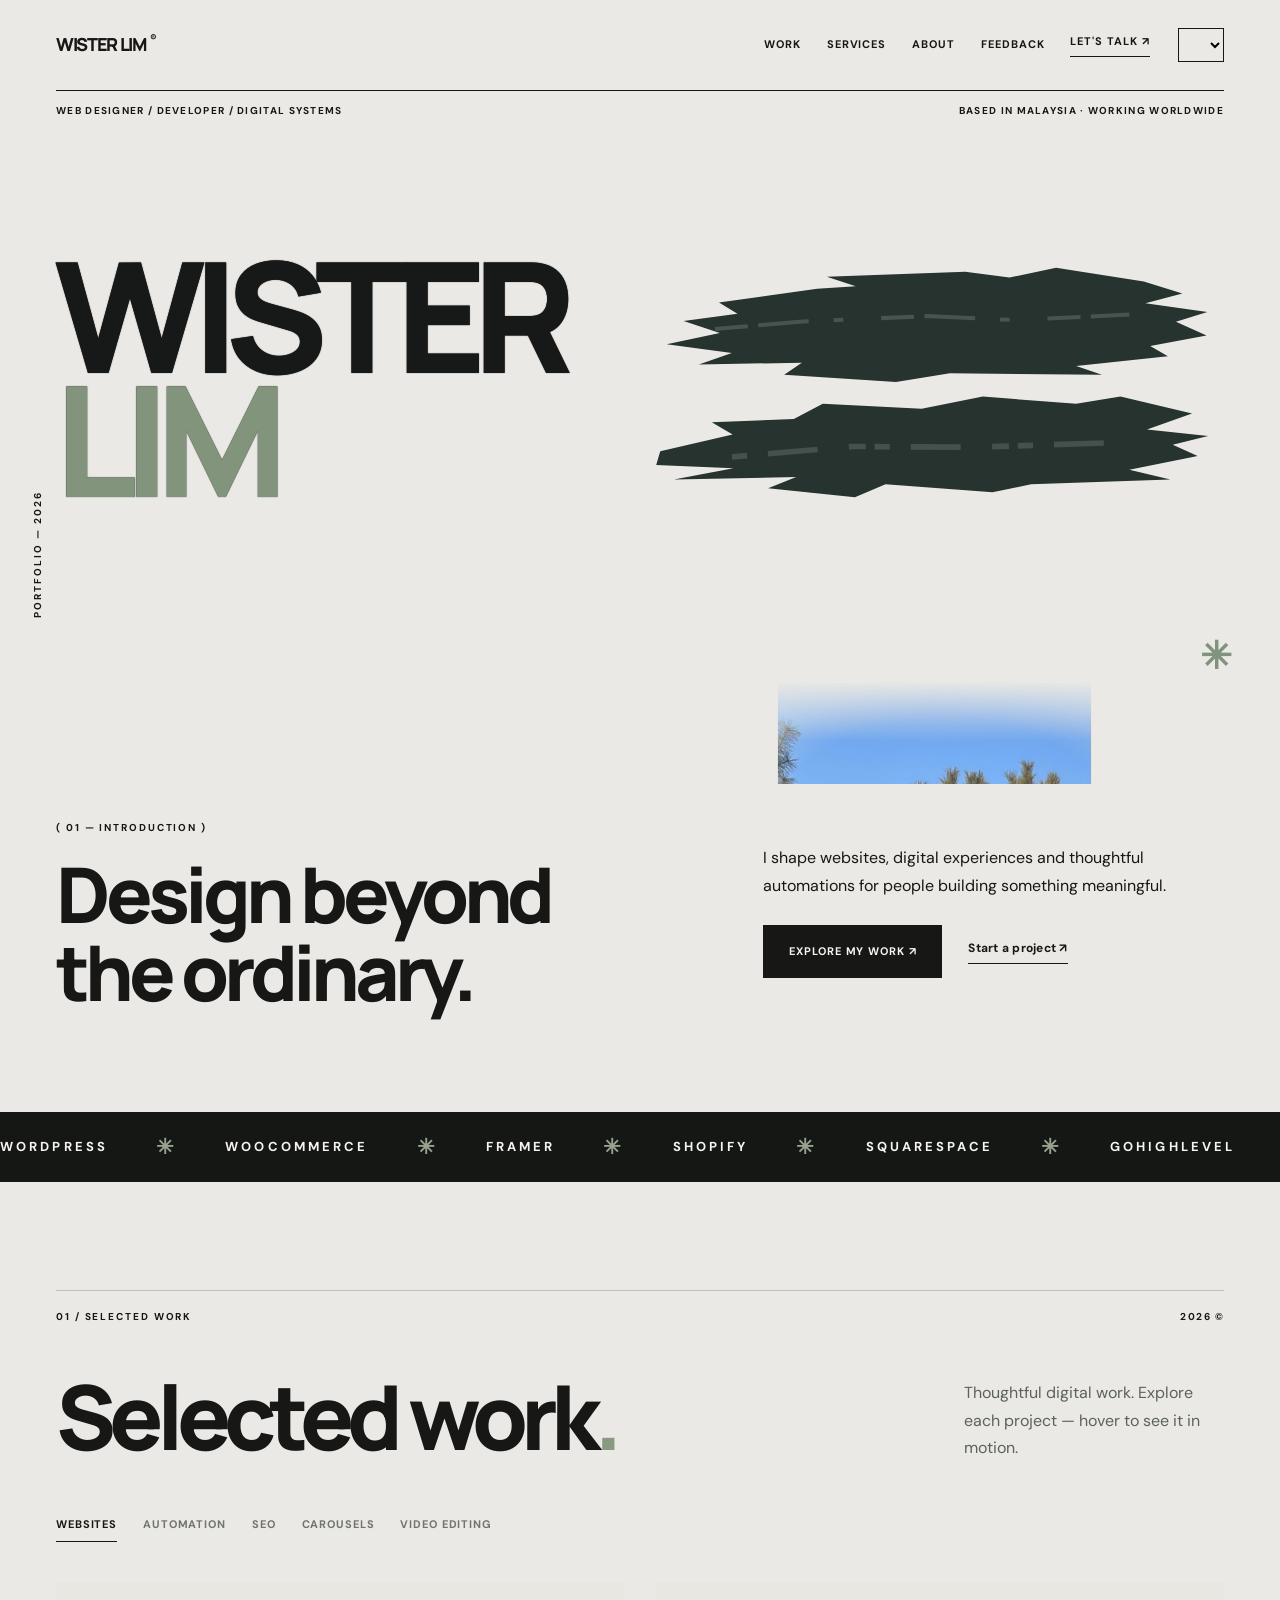
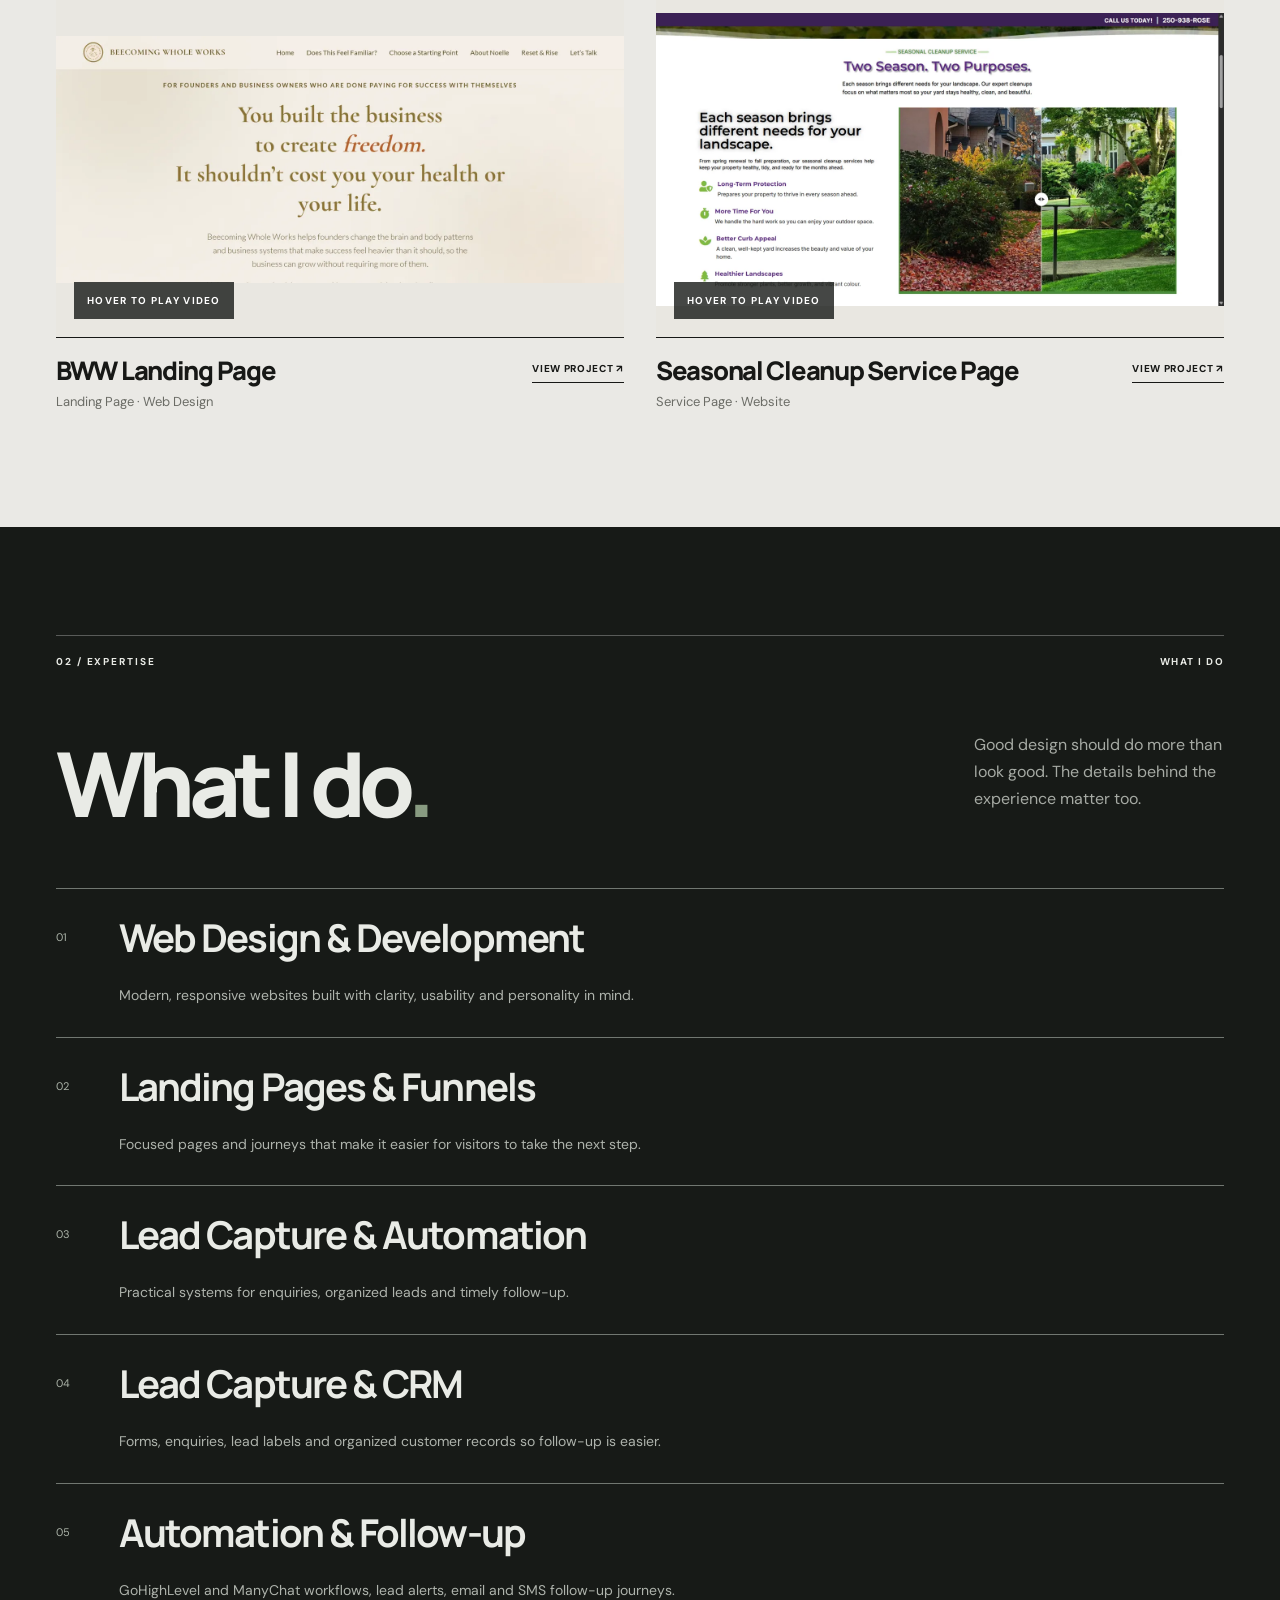
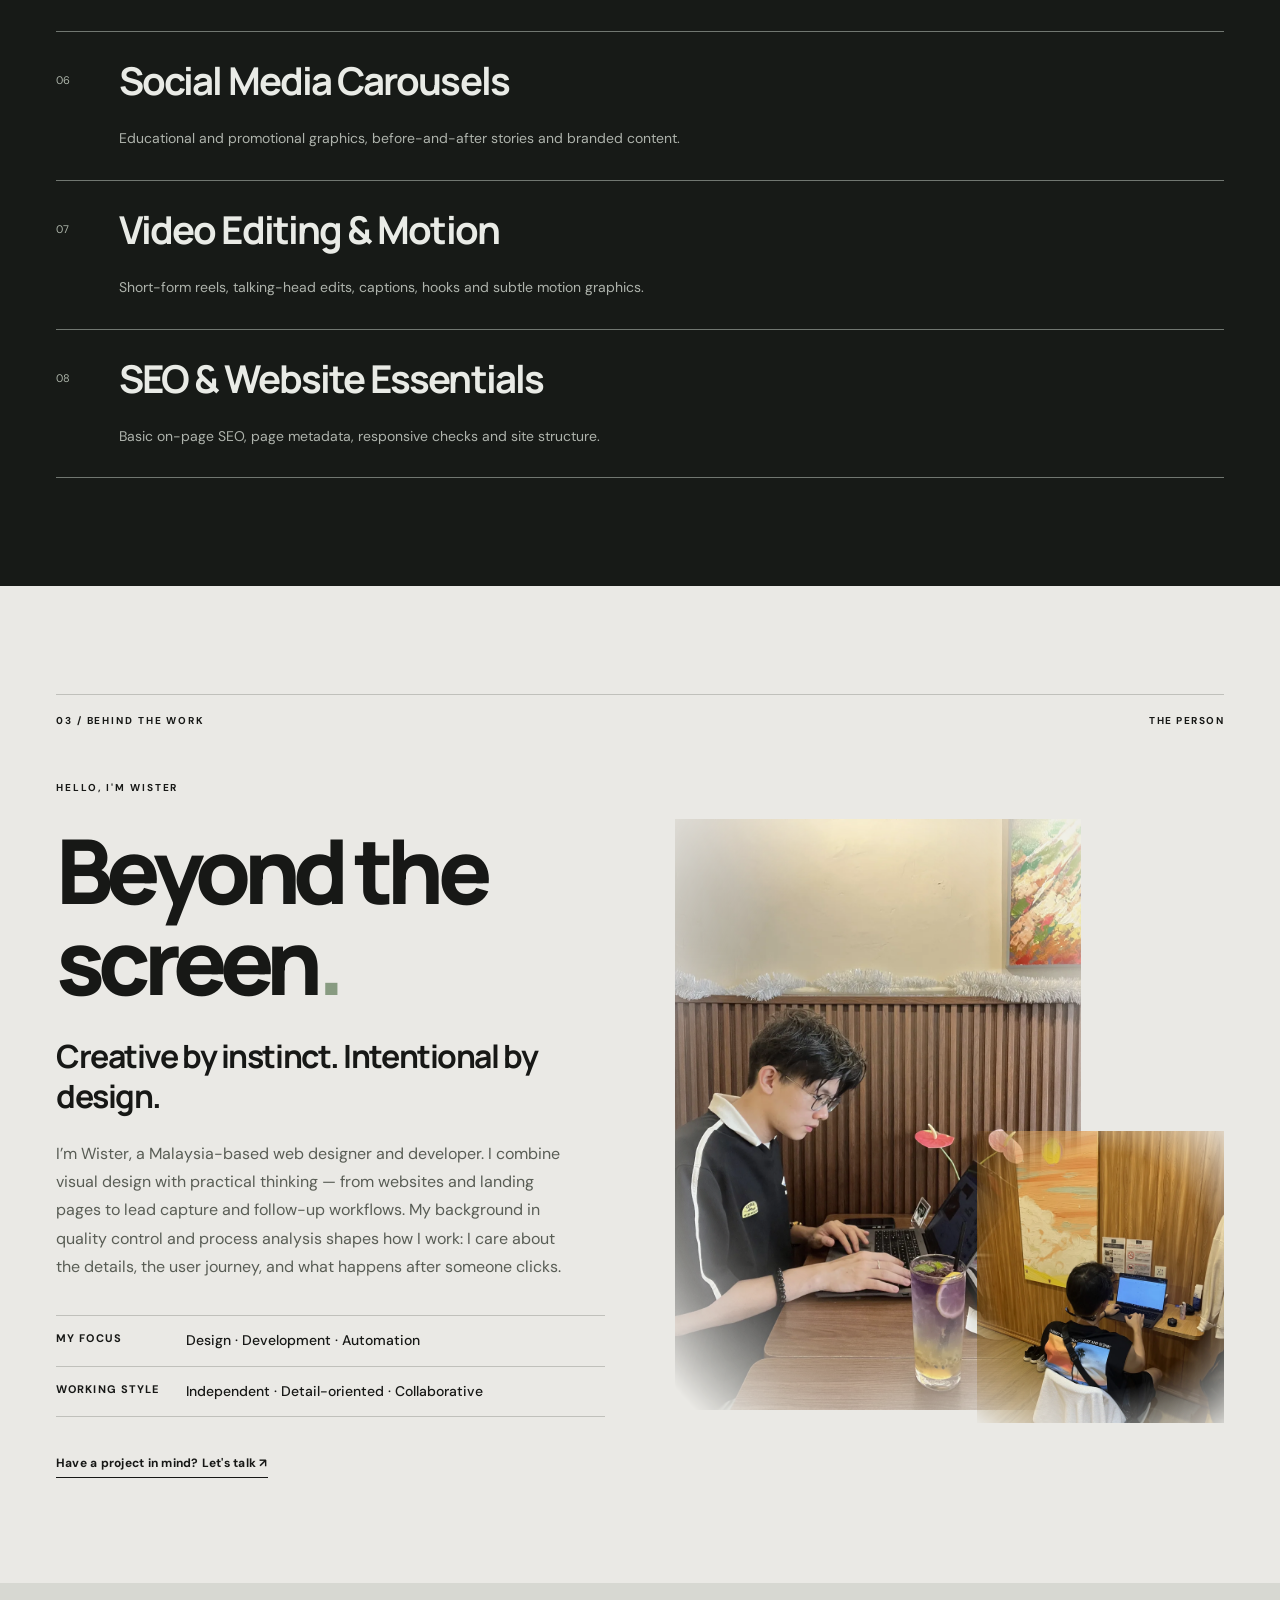
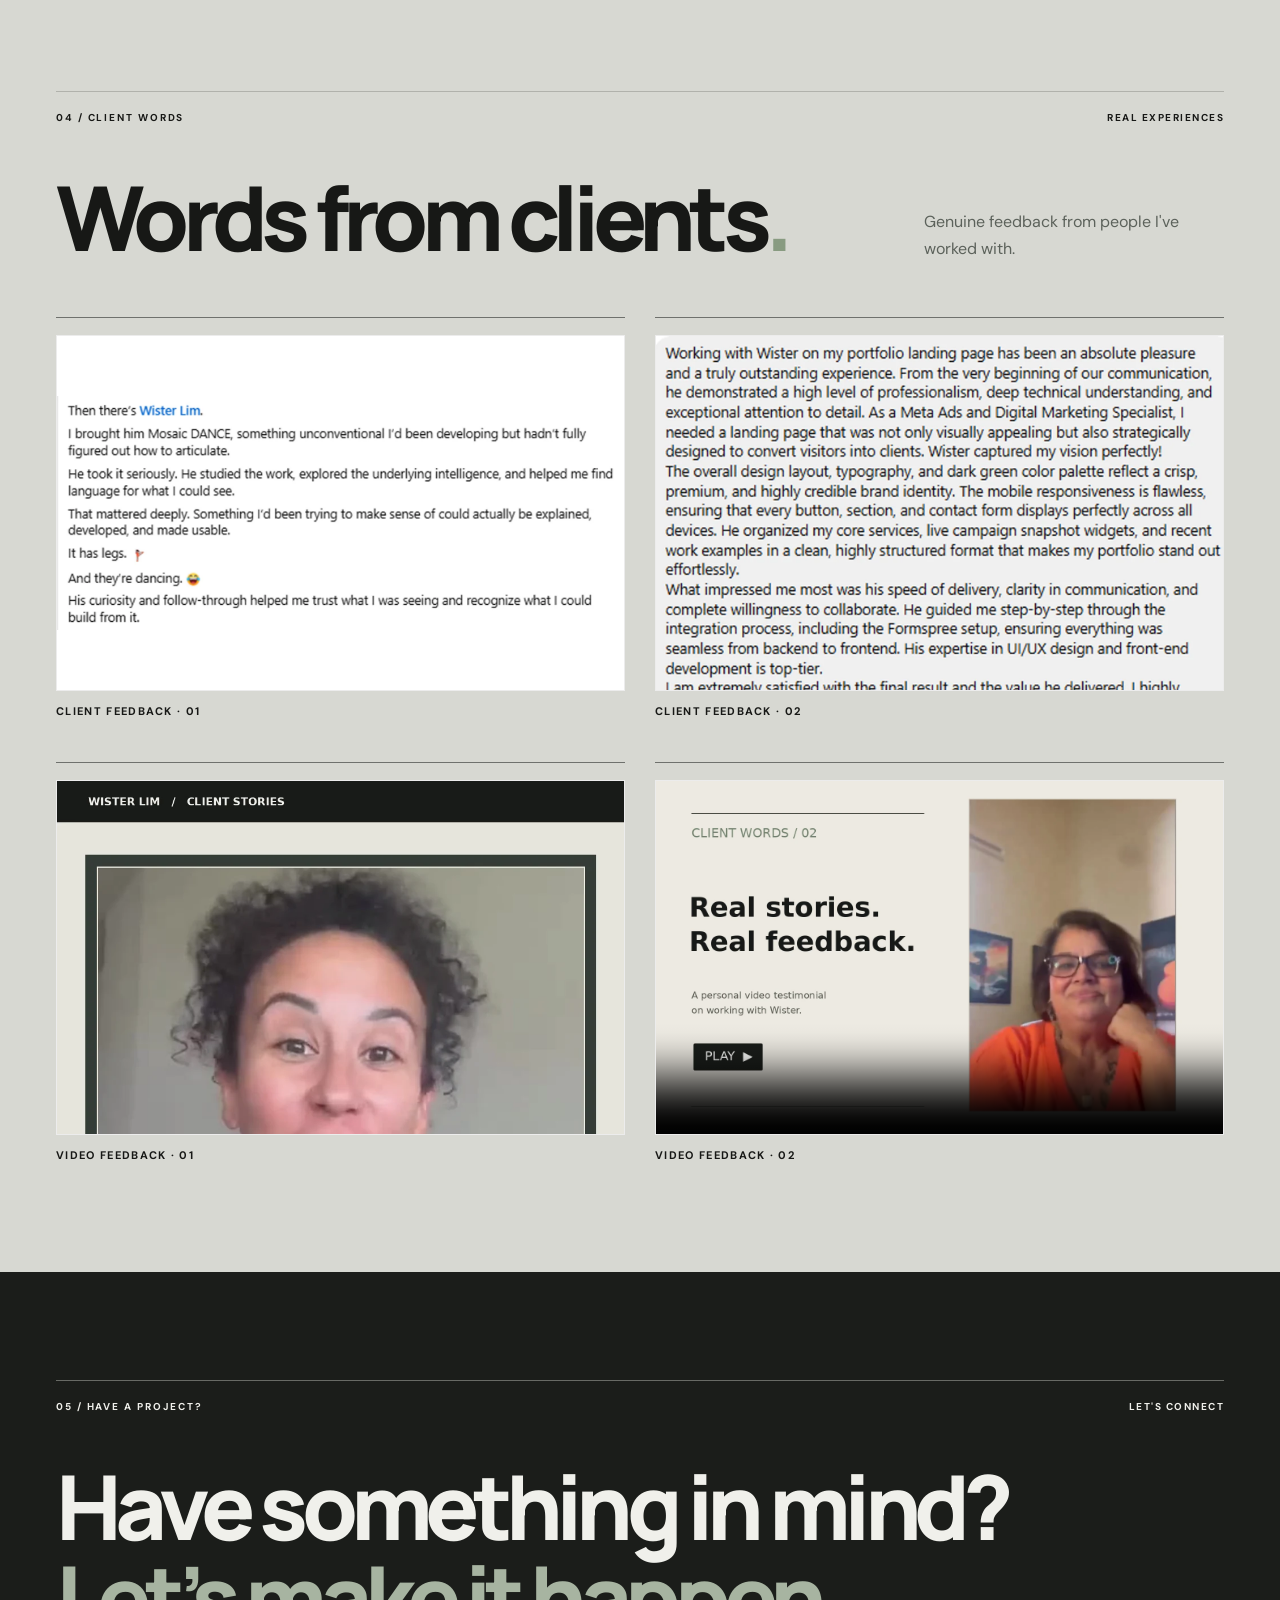
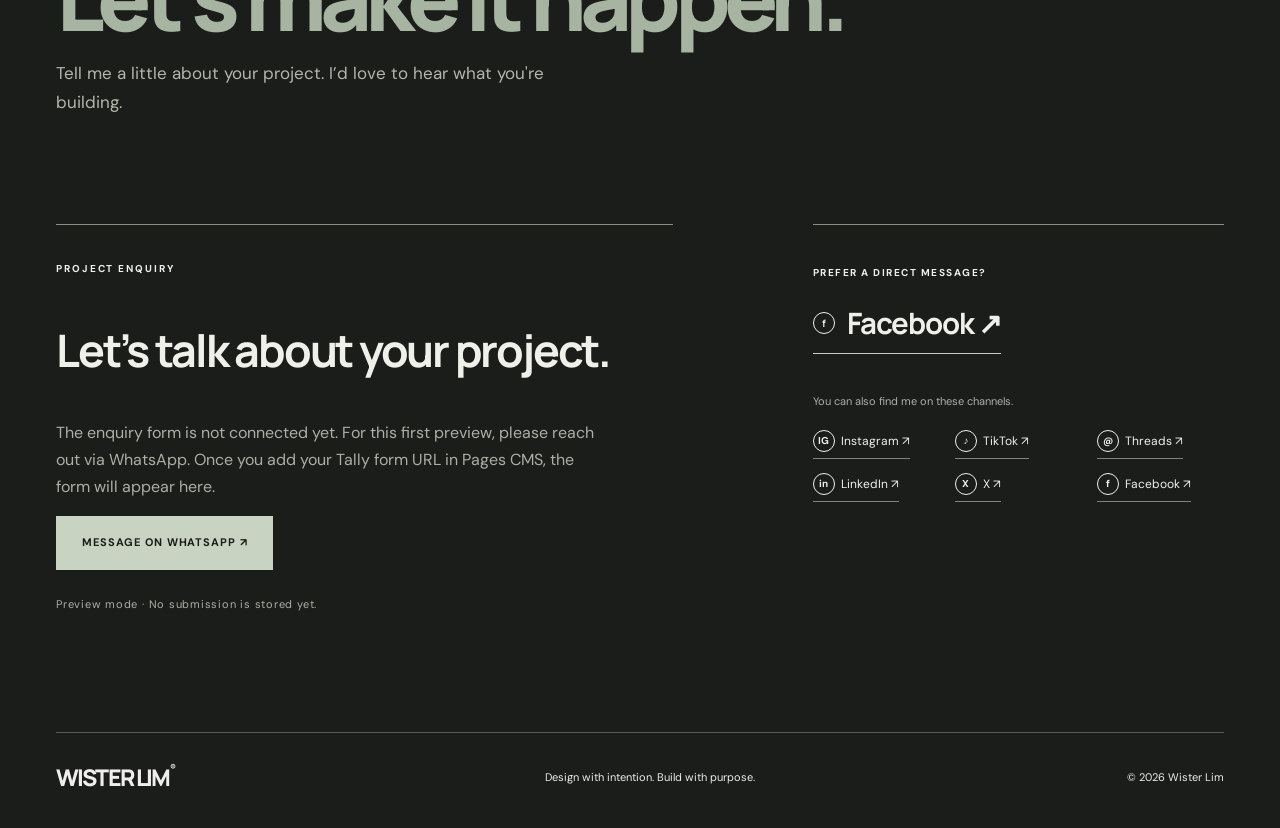
==== index.html @ dd0d7c10 "Update Hero layout and masking effect v4.4" ====
<!doctype html>
<html lang="en"><head><meta charset="utf-8"><meta name="viewport" content="width=device-width,initial-scale=1"><meta name="theme-color" content="#eae9e5"><meta name="description" content="Wister Lim — independent web designer, developer and digital systems creative."><title>Wister Lim — Design Beyond the Ordinary</title><link rel="stylesheet" href="/css/style.css"><script src="/js/site.js" defer></script></head>
<body>
<header class="header wrap"><a class="wordmark" href="/#home" aria-label="Wister Lim homepage"><img id="site-logo" alt="Wister Lim logo" hidden><span id="logo-text">WISTER LIM<span class="wordmark-dot">®</span></span></a><nav class="nav" aria-label="Primary"><a href="/#work" data-i18n="navWork">Work</a><a href="/#services" data-i18n="navServices">Expertise</a><a href="/#about" data-i18n="navAbout">About</a><a href="/#feedback" data-i18n="navFeedback">Kind words</a><a href="/#contact" class="nav-contact" data-i18n="navContact">Let's talk ↗</a></nav><div class="header-actions"><select id="lang-toggle" class="lang-toggle" aria-label="Website language"><option value="en">EN</option><option value="zh">简体</option><option value="zh_tw">繁體</option></select><button id="menu-toggle" class="menu-toggle" aria-expanded="false" aria-label="Toggle navigation"><span></span><span></span></button></div></header>
<main>
<section id="home" class="hero">
 <div class="hero-topline wrap"><span id="hero-kicker">WEB DESIGNER / DEVELOPER / DIGITAL SYSTEMS</span><span class="hero-location" data-i18n="basedIn">BASED IN MALAYSIA · WORKING WORLDWIDE</span></div>
 <div class="hero-stage"><div class="giant-name" aria-hidden="true">WISTER<br><span>LIM</span></div><div class="hero-photo-stage"><svg class="hero-brush-strokes" viewBox="0 0 700 690" preserveAspectRatio="none" aria-hidden="true" focusable="false"><path d="M38 251 105 242 82 228 204 211 252 208 216 196 388 190 443 197 501 185 610 202 658 217 612 229 689 240 650 252 688 269 618 282 640 295 526 307 558 318 369 316 302 327 163 318 185 303 57 305 98 291 17 280 83 266Z" fill="#26332f"/><path d="M77 261 182 252 340 245 451 250 592 243" fill="none" stroke="#eae9e5" stroke-width="5" stroke-dasharray="41 13 63 31 12 47" opacity=".18"/><path d="M9 413 99 392 73 377 175 373 211 354 334 360 410 345 526 354 581 345 670 366 614 386 690 394 646 405 677 419 592 436 643 448 470 454 422 464 289 454 251 470 143 459 178 445 26 448 100 434 4 430Z" fill="#26332f"/><path d="M98 420 249 407 399 408 584 402" fill="none" stroke="#eae9e5" stroke-width="7" stroke-dasharray="19 26 62 39 21 11" opacity=".16"/></svg><div id="hero-photo" class="hero-photo" role="button" tabindex="0" aria-label="Hover to switch portrait photos"><div id="hero-slides"></div><div class="photo-hint"><span id="hero-counter">01 / 06</span></div></div></div><div class="giant-surname" aria-hidden="true">✳</div><div class="hero-label-vertical">PORTFOLIO — 2026</div></div>
 <div class="hero-under wrap"><div class="hero-intro"><span class="number-line">( 01 — INTRODUCTION )</span><h1 id="hero-title">Design beyond the ordinary.</h1></div><div class="hero-message"><p id="hero-description">I shape websites, digital experiences and thoughtful automations for people building something meaningful.</p><div class="hero-actions"><a href="/#work" class="button-primary" data-i18n="exploreWork">Explore my work ↗</a><a class="text-link" href="/#contact" data-i18n="startProject">Start a project ↗</a></div></div></div>
 <a href="/#work" class="scroll-cue"><span>SCROLL TO EXPLORE</span><span class="scroll-line"></span></a>
</section>
<div class="statement-band tools-band" aria-label="Tools and systems"><div class="statement-track">WORDPRESS <span>✳</span> WOOCOMMERCE <span>✳</span> FRAMER <span>✳</span> SHOPIFY <span>✳</span> SQUARESPACE <span>✳</span> GOHIGHLEVEL <span>✳</span> MANYCHAT <span>✳</span> CAPCUT <span>✳</span> CANVA <span>✳</span> FIGMA <span>✳</span> GOOGLE SHEETS <span>✳</span> WORDPRESS <span>✳</span> WOOCOMMERCE <span>✳</span> FRAMER <span>✳</span> SHOPIFY <span>✳</span> SQUARESPACE <span>✳</span> GOHIGHLEVEL <span>✳</span> MANYCHAT <span>✳</span> CAPCUT <span>✳</span> CANVA <span>✳</span> FIGMA <span>✳</span> GOOGLE SHEETS <span>✳</span></div></div>
<section id="work" class="section work-section wrap"><div class="section-heading reveal"><div class="section-eyebrow"><span class="section-index">01 / SELECTED WORK</span><span>2026 ©</span></div><div class="split-heading"><h2 data-i18n="workTitle">Selected work<span class="accent">.</span></h2><p data-i18n="workIntro">Selected projects where bold visuals meet clear structure and practical functionality.</p></div></div><div class="filters category-nav" id="work-filters"><button class="filter active" data-filter="website" data-i18n="websites">Websites</button><button class="filter" data-filter="automation" data-i18n="automation">Automation</button><button class="filter" data-filter="seo" data-i18n="seo">SEO</button><button class="filter" data-filter="carousels" data-i18n="carousels">Carousels</button><button class="filter" data-filter="video-editing" data-i18n="videoEditing">Video Editing</button></div><div id="category-placeholder" class="category-placeholder" hidden><span class="section-index" data-i18n="upcomingLabel">NEXT COLLECTION</span><h3 id="category-placeholder-title">More work is on the way.</h3><p id="category-placeholder-copy">A selected case study will appear here when the work is ready.</p><a href="/#contact" class="underline-link" data-i18n="startProject">Start a project ↗</a></div><div id="work-grid" class="work-grid"></div></section>
<section id="services" class="section services-section"><div class="wrap"><div class="section-eyebrow reveal"><span class="section-index">02 / EXPERTISE</span><span>WHAT I DO</span></div><div class="services-heading reveal"><h2 data-i18n="servicesTitle">Design meets function<span class="accent">.</span></h2><p data-i18n="servicesIntro">Good design should do more than look good.</p></div><div class="services-grid"><article class="service-item reveal"><span class="service-number">01</span><h3 data-i18n="service1">Web Design & Development</h3><p data-i18n="service1Desc">Responsive websites for personal brands, coaches, service providers, property businesses and professional companies.</p></article><article class="service-item reveal"><span class="service-number">02</span><h3 data-i18n="service2">E-commerce & Online Stores</h3><p data-i18n="service2Desc">Product pages, collections, checkout flows and store experiences using WooCommerce, Shopify and WordPress.</p></article><article class="service-item reveal"><span class="service-number">03</span><h3 data-i18n="service3">Landing Pages & Funnels</h3><p data-i18n="service3Desc">Focused campaign, launch and booking pages with clear messages, forms and conversion paths.</p></article><article class="service-item reveal"><span class="service-number">04</span><h3 data-i18n="service4">Lead Capture & CRM</h3><p data-i18n="service4Desc">Forms, enquiries, segmentation and organized customer records so every lead has a clear next step.</p></article><article class="service-item reveal"><span class="service-number">05</span><h3 data-i18n="service5">Automation & Follow-up</h3><p data-i18n="service5Desc">GoHighLevel and ManyChat workflows for lead notifications, email, SMS and message follow-ups.</p></article><article class="service-item reveal"><span class="service-number">06</span><h3 data-i18n="service6">Social Media Carousels</h3><p data-i18n="service6Desc">Editorial-style educational, before-and-after and promotional graphics for brand storytelling.</p></article><article class="service-item reveal"><span class="service-number">07</span><h3 data-i18n="service7">Video Editing & Motion</h3><p data-i18n="service7Desc">Short-form reels, talking-head edits, subtitles, hooks and purposeful motion graphics.</p></article><article class="service-item reveal"><span class="service-number">08</span><h3 data-i18n="service8">SEO & Website Essentials</h3><p data-i18n="service8Desc">On-page page structure, metadata, responsive checks, basic technical SEO and search-ready foundations.</p></article></div></div></section>
<section id="about" class="section about-section wrap"><div class="section-eyebrow reveal"><span class="section-index">03 / BEHIND THE WORK</span><span>THE PERSON</span></div><div class="about-grid"><div class="about-copy"><span class="small-label" data-i18n="hello">HELLO, I'M WISTER</span><h2 data-i18n="aboutTitle">The person behind the pixels<span class="accent">.</span></h2><p class="about-statement" id="about-custom-title">Creative by instinct. Intentional by design.</p><p id="about-body"></p><div class="about-bits"><div><span data-i18n="myFocus">MY FOCUS</span><strong data-i18n="focusValue">Design · Development · Automation</strong></div><div><span data-i18n="workingStyle">WORKING STYLE</span><strong data-i18n="styleValue">Independent · Detail-oriented · Collaborative</strong></div></div><a class="underline-link" href="/#contact" data-i18n="workTogether">Let's work together ↗</a></div><div class="about-images"><img id="about-photo-one" src="/assets/images/img_2571.webp" loading="lazy" alt="Wister working at a computer"><img id="about-photo-two" src="/assets/images/img_2880.webp" loading="lazy" alt="Wister working remotely"></div></div></section>
<section id="feedback" class="section feedback-section"><div class="wrap"><div class="section-eyebrow reveal"><span class="section-index">04 / CLIENT WORDS</span><span>REAL EXPERIENCES</span></div><div class="section-heading reveal"><h2 data-i18n="feedbackTitle">Words from clients<span class="accent">.</span></h2><p data-i18n="feedbackIntro">Genuine feedback from people I've worked with.</p></div><div id="testimonial-grid" class="testimonial-grid"></div></div></section>
<section id="contact" class="section contact-section"><div class="wrap"><div class="section-eyebrow reveal"><span class="section-index">05 / HAVE A PROJECT?</span><span>LET'S CONNECT</span></div><div class="contact-top reveal"><h2 data-i18n="contactTitle">Have something in mind? <em>Let's make it happen.</em></h2><p data-i18n="contactIntro">Tell me a little about your project. I’d love to hear what you're building.</p></div><div class="contact-grid"><div id="form-container" class="form-container"></div><div class="contact-aside"><p data-i18n="preferDirect">PREFER A DIRECT MESSAGE?</p><a class="contact-whatsapp" id="contact-primary-social" href="https://www.facebook.com/wister.lim/" target="_blank" rel="noopener"><span class="social-glyph" aria-hidden="true">f</span> Facebook ↗</a><div id="contact-email"></div><p class="tiny" data-i18n="socialNote">Find me on these channels.</p><div id="social-links" class="social-links"></div></div></div></div></section>
</main><footer class="footer"><div class="wrap footer-inner"><a href="/#home" class="footer-name">WISTER LIM<span>®</span></a><span data-i18n="footerTag">Design with intention. Build with purpose.</span><span>© <span id="year"></span> Wister Lim</span></div></footer>
</body></html>
---- css/style.css ----
@import url('https://fonts.googleapis.com/css2?family=DM+Sans:wght@400;500;600;700&family=Manrope:wght@400;500;600;700;800&display=swap');
:root{--paper:#eae9e5;--white:#f5f4f0;--ink:#171816;--mute:#6b6c66;--lime:#c9d3bd;--line:rgba(25,26,24,.2);--dark:#151715;--ease:cubic-bezier(.22,1,.36,1)}*{box-sizing:border-box}html{scroll-behavior:smooth;scroll-padding-top:90px}body{margin:0;background:var(--paper);color:var(--ink);font-family:'DM Sans',Arial,sans-serif;-webkit-font-smoothing:antialiased}button,input{font:inherit}button,a{-webkit-tap-highlight-color:transparent}a{color:inherit;text-decoration:none}img,video{display:block;max-width:100%}.wrap{width:min(100% - 90px,1500px);margin-inline:auto}.header{height:86px;display:flex;justify-content:space-between;align-items:center;gap:28px;position:relative;z-index:30}.wordmark{font-family:Manrope,sans-serif;font-size:18px;font-weight:800;letter-spacing:-.075em;white-space:nowrap;display:flex;align-items:center}.wordmark img{height:42px;max-width:160px;object-fit:contain}.wordmark-dot{font-size:10px;vertical-align:top;letter-spacing:0;margin-left:4px;align-self:flex-start}.nav{display:flex;gap:clamp(16px,2vw,38px);align-items:center;margin-left:auto}.nav a{font-size:11px;font-weight:700;letter-spacing:.09em;text-transform:uppercase;transition:opacity .2s}.nav a:hover{opacity:.45}.nav-contact{border-bottom:1px solid currentColor;padding-bottom:5px}.header-actions{display:flex;align-items:center;gap:14px}.lang-toggle{background:transparent;border:1px solid var(--ink);padding:9px 12px;font-size:11px;font-weight:700;cursor:pointer}.menu-toggle{display:none;border:0;background:transparent;padding:10px}.menu-toggle span{display:block;width:24px;height:2px;background:currentColor;margin:5px 0}.hero{overflow:hidden}.hero-topline{display:flex;justify-content:space-between;align-items:center;border-top:1px solid var(--ink);padding-top:12px;font-size:10px;font-weight:700;letter-spacing:.13em}.hero-stage{position:relative;height:clamp(500px,54vw,850px);max-height:calc(100svh - 140px);min-height:490px;isolation:isolate}.giant-name,.giant-surname{font-family:Manrope,sans-serif;font-weight:800;line-height:.74;letter-spacing:-.105em;position:absolute;white-space:nowrap;font-size:clamp(170px,25vw,480px);pointer-events:none}.giant-name{z-index:1;left:3%;top:13%;}.giant-surname{z-index:3;right:9%;bottom:7%;}.tiny-star{font-size:.13em;color:#87977d;vertical-align:top;display:inline-block;margin-left:15px;letter-spacing:0}.hero-photo-stage{position:absolute;z-index:2;left:39%;top:3%;height:93%;width:32%;max-width:510px}.hero-photo{width:100%;height:100%;position:relative;overflow:hidden;cursor:pointer;background:#c7c6bf;outline-offset:6px}.hero-photo::after{content:'';position:absolute;inset:0;background:linear-gradient(to top,rgba(0,0,0,.26),transparent 30%);pointer-events:none}.hero-slide{position:absolute;width:100%;height:100%;object-fit:cover;object-position:50% 36%;opacity:0;transition:opacity .3s ease}.hero-slide.active{opacity:1}.photo-hint{position:absolute;z-index:5;bottom:18px;left:19px;right:19px;display:flex;justify-content:space-between;color:#fff;font-size:9px;letter-spacing:.1em;font-weight:700;text-shadow:0 1px 8px #1119}.hero-label-vertical{position:absolute;left:30px;bottom:25%;writing-mode:vertical-rl;transform:rotate(180deg);font-size:10px;letter-spacing:.2em;font-weight:700}.hero-under{display:grid;grid-template-columns:1.2fr .8fr;gap:12%;padding:26px 0 75px;align-items:end}.number-line,.section-index,.small-label{font-size:10px;font-weight:700;letter-spacing:.19em;text-transform:uppercase}.hero-intro h1{font-family:Manrope,sans-serif;letter-spacing:-.067em;font-size:clamp(42px,5.2vw,85px);font-weight:800;line-height:1.01;max-width:700px;margin:16px 0 0}.hero-message p{font-size:clamp(15px,1.35vw,19px);line-height:1.7;max-width:460px;margin:0 0 25px}.hero-actions{display:flex;gap:26px;flex-wrap:wrap;align-items:center}.button-primary{display:inline-flex;align-items:center;justify-content:center;background:var(--ink);color:var(--white);padding:18px 26px;font-size:11px;letter-spacing:.08em;font-weight:700;text-transform:uppercase;transition:transform .25s,background .25s}.button-primary:hover{transform:translateY(-3px);background:#485146}.text-link,.underline-link{font-size:12px;letter-spacing:.02em;font-weight:700;border-bottom:1px solid;padding-bottom:6px}.scroll-cue{display:none}.statement-band{background:var(--dark);color:var(--white);overflow:hidden;padding:19px 0}.statement-track{width:max-content;display:flex;gap:48px;align-items:center;font-size:13px;letter-spacing:.24em;font-weight:700;animation:band 33s linear infinite}.statement-track span{color:#97a18e;font-size:21px}@keyframes band{to{transform:translateX(-50%)}}.section{padding-block:130px}.section-eyebrow{display:flex;justify-content:space-between;border-top:1px solid var(--line);padding-top:18px;margin-bottom:58px;font-size:10px;letter-spacing:.15em;font-weight:700;text-transform:uppercase}.section-heading{margin-bottom:55px}.split-heading{display:flex;justify-content:space-between;align-items:end;gap:45px}.section h2{font:800 clamp(62px,9.2vw,156px)/.9 Manrope,sans-serif;letter-spacing:-.09em;margin:0;max-width:1050px}.accent{color:#889b81}.section-heading p,.split-heading p{font-size:15px;line-height:1.7;max-width:300px;color:#5c625b;margin:0}.filters{display:flex;gap:20px;margin-bottom:43px}.filter{padding:0 0 8px;border:0;border-bottom:1px solid transparent;background:transparent;color:#70736e;cursor:pointer;font-size:11px;letter-spacing:.08em;font-weight:700;text-transform:uppercase}.filter.active{color:var(--ink);border-color:var(--ink)}.work-grid{display:grid;grid-template-columns:repeat(2,minmax(0,1fr));column-gap:34px;row-gap:90px}.work-card:nth-child(even){margin-top:105px}.work-media{position:relative;aspect-ratio:1.23;background:#ceccc4;overflow:hidden}.work-visual-link{position:absolute;inset:0;display:block;overflow:hidden}.work-visual-link img,.work-visual-link video{width:100%;height:100%;object-fit:cover;object-position:top center;position:absolute;inset:0;transition:opacity .32s ease,transform .8s var(--ease)}.work-visual-link video{opacity:0;pointer-events:none;background:#151715}.work-media:hover img{transform:scale(1.065)}.work-media.playing video{opacity:1}.work-media.playing img{opacity:0}.work-overlay{position:absolute;inset:0;pointer-events:none;background:linear-gradient(0deg,rgba(0,0,0,.34),transparent 55%);opacity:0;transition:opacity .3s}.work-media:hover .work-overlay{opacity:1}.work-arrow{position:absolute;right:22px;top:20px;display:grid;place-items:center;width:57px;height:57px;border-radius:50%;background:var(--paper);font-size:24px;transform:translateY(12px);opacity:0;transition:all .3s var(--ease)}.work-media:hover .work-arrow{transform:none;opacity:1}.preview-badge{position:absolute;bottom:18px;left:18px;background:#171917cc;color:white;padding:11px 13px;font-size:10px;letter-spacing:.13em;font-weight:700;pointer-events:none}.mobile-preview-button{display:none}.work-caption{display:flex;justify-content:space-between;align-items:start;gap:18px;border-top:1px solid var(--ink);padding-top:18px;margin-top:16px}.work-caption h3{margin:0 0 6px;font:800 clamp(20px,2.2vw,34px)/1.15 Manrope,sans-serif;letter-spacing:-.05em}.work-caption p{margin:0;color:var(--mute);font-size:12px}.work-detail-link{white-space:nowrap;font-size:10px;letter-spacing:.07em;font-weight:800;border-bottom:1px solid;padding:5px 0}.services-section{background:#171a17;color:#e9ebe6}.services-section .section-eyebrow{border-color:#ffffff48}.services-heading{display:flex;align-items:end;justify-content:space-between;gap:40px;margin-bottom:90px}.services-heading h2{max-width:960px}.services-heading p{color:#a6aaa4;font-size:15px;max-width:220px;line-height:1.6}.service-item{display:grid;grid-template-columns:75px 1fr 60px;align-items:center;border-top:1px solid #717771;padding:30px 0 38px;column-gap:20px}.service-item:last-child{border-bottom:1px solid #717771}.service-number{font-size:11px;color:#abb3a8}.service-item h3{font:700 clamp(31px,4.3vw,70px)/1.1 Manrope,sans-serif;letter-spacing:-.068em;margin:0;transition:transform .4s var(--ease)}.service-item:hover h3{transform:translateX(14px)}.service-symbol{font-size:43px;font-weight:300;justify-self:end}.service-item p{grid-column:2/3;color:#aeb3ac;font-size:13px;line-height:1.6;max-width:430px;margin:8px 0 0}.about-section{padding-bottom:160px}.about-grid{display:grid;grid-template-columns:1fr 1fr;gap:8%;align-items:center}.about-copy{max-width:650px}.about-copy h2{font-size:clamp(57px,6.8vw,115px);margin:28px 0}.about-statement{font:700 clamp(22px,2.5vw,37px)/1.25 Manrope,sans-serif;letter-spacing:-.045em;margin:15px 0 24px}.about-copy>p:not(.about-statement){max-width:510px;font-size:15px;line-height:1.9;color:#595d55}.about-images{position:relative;min-height:660px;display:flex;align-items:center;justify-content:flex-end;gap:10px}.about-images img{object-fit:cover;filter:grayscale(1);transition:none!important;transform:none!important;animation:none!important}.about-images img:first-child{width:70%;height:560px}.about-images img:nth-child(2){width:39%;height:320px;margin-left:-13%;align-self:flex-end;margin-bottom:0;z-index:1;border:9px solid var(--paper)}.about-bits{border-top:1px solid var(--line);margin:33px 0;display:grid;gap:0}.about-bits>div{padding:14px 0;border-bottom:1px solid var(--line);display:grid;grid-template-columns:110px 1fr;gap:20px;align-items:start}.about-bits span{font-size:10px;font-weight:700;letter-spacing:.1em}.about-bits strong{font-size:13px;font-weight:500}.feedback-section{background:#d7d8d2}.feedback-section .section-heading{display:flex;align-items:end;justify-content:space-between;gap:30px}.feedback-section h2{font-size:clamp(56px,8.3vw,135px)}.testimonial-grid{display:grid;grid-template-columns:repeat(4,minmax(0,1fr));gap:18px}.feedback-card{border-top:1px solid #6f716d;padding-top:17px;min-width:0}.feedback-card img,.feedback-card video{width:100%;aspect-ratio:4/5;object-fit:contain;background:#bcbeb8}.feedback-card p{font-size:11px;letter-spacing:.1em;font-weight:700;text-transform:uppercase}.contact-section{background:#1b1d1a;color:#f0f0eb}.contact-section .section-eyebrow{border-color:#686a65}.contact-top h2{font-size:clamp(66px,10.4vw,170px);max-width:1300px}.contact-top h2 em{font-style:normal;color:#a7b4a1}.contact-top p{font-size:17px;color:#b2b7ad;max-width:550px;line-height:1.7}.contact-grid{display:grid;grid-template-columns:1.2fr .8fr;gap:12%;padding-top:90px}.form-placeholder{border-top:1px solid #8a8e84;padding-top:30px}.form-placeholder h3{font:700 clamp(30px,3.5vw,52px)/1.1 Manrope,sans-serif;letter-spacing:-.05em}.form-placeholder p{line-height:1.7;color:#abb0a6;max-width:550px}.form-placeholder .button-primary{background:#c8d3c1;color:#191d18}.form-placeholder .note{font-size:11px;letter-spacing:.07em}.tally-embed{border:0;width:100%;min-height:720px}.contact-aside{border-top:1px solid #8a8e84;padding-top:30px}.contact-aside>p:first-child{font-size:10px;letter-spacing:.15em;font-weight:700}.contact-aside>a{display:inline-block;font:700 clamp(30px,4.5vw,70px) Manrope,sans-serif;letter-spacing:-.06em;border-bottom:1px solid;padding-bottom:12px;margin:16px 0 40px}.contact-aside .tiny{font-size:11px;color:#acb0aa}.social-links{display:flex;flex-wrap:wrap;gap:13px 20px;margin:20px 0 50px}.social-links a{font-size:12px;border-bottom:1px solid #7d837c;padding-bottom:6px}.footer{background:#1b1d1a;color:#eeeeea}.footer-inner{display:flex;justify-content:space-between;align-items:center;border-top:1px solid #545953;gap:16px;padding:28px 0 35px;font-size:11px}.footer-name{font:800 23px Manrope,sans-serif;letter-spacing:-.08em}.footer-name span{font-size:9px;vertical-align:top}.reveal{opacity:0;transform:translateY(37px);transition:opacity .85s var(--ease),transform .85s var(--ease)}.reveal.visible{opacity:1;transform:none}.project-body{background:var(--paper)}.project-detail{padding-top:80px;padding-bottom:130px}.back-link{display:inline-block;border-bottom:1px solid;margin-bottom:100px;font-size:12px;font-weight:700}.project-detail h1{font:800 clamp(60px,10vw,160px)/.95 Manrope,sans-serif;letter-spacing:-.09em;max-width:1250px;margin:30px 0 60px}.detail-meta{display:flex;justify-content:space-between;border-top:1px solid;border-bottom:1px solid;padding:18px 0;font-size:11px;letter-spacing:.1em;font-weight:700;margin-bottom:50px}.detail-media img,.detail-media video{width:100%;max-height:900px;object-fit:contain;background:#d3d2cc}.detail-copy{display:grid;grid-template-columns:1fr 1fr;gap:10%;padding:90px 0}.detail-copy h2{font:800 clamp(50px,6vw,90px)/1 Manrope,sans-serif;letter-spacing:-.08em;margin:20px 0}.detail-copy p{font-size:17px;line-height:1.8}.detail-role{border-top:1px solid;padding-top:20px;display:flex;justify-content:space-between;gap:18px;flex-wrap:wrap}.detail-role span{font-size:11px;font-weight:700;letter-spacing:.1em}.detail-role strong{font-size:14px}.detail-copy .button-primary{margin-top:15px}
@media(max-width:1100px){.wrap{width:min(100% - 56px,1500px)}.hero-photo-stage{left:38%;width:38%}.giant-name,.giant-surname{font-size:clamp(160px,25vw,360px)}.giant-surname{right:5%}.nav{gap:16px}.nav a{font-size:10px}.work-grid{column-gap:20px}.testimonial-grid{grid-template-columns:repeat(2,minmax(0,1fr))}.about-grid{gap:3%}}
@media(max-width:760px){.wrap{width:calc(100% - 38px)}.header{height:66px}.wordmark{font-size:17px}.nav{display:none;position:absolute;top:66px;left:-19px;right:-19px;margin:0;padding:28px 22px;background:var(--paper);border-bottom:1px solid var(--ink);flex-direction:column;align-items:stretch;gap:25px;box-shadow:0 20px 40px #0001}.nav.open{display:flex}.nav a{font-size:14px}.menu-toggle{display:block}.hero-topline{font-size:8px}.hero-location{display:none}.hero-stage{height:530px;min-height:0;max-height:none}.giant-name{font-size:clamp(140px,37vw,320px);left:-3%;top:8%;z-index:3}.giant-surname{font-size:clamp(170px,47vw,370px);right:8%;bottom:10%;z-index:3}.hero-photo-stage{left:22%;top:9%;height:75%;width:62%;max-width:none}.hero-label-vertical{display:none}.photo-hint{font-size:8px;left:9px;right:9px;bottom:10px}.hero-under{grid-template-columns:1fr;gap:20px;padding:20px 0 62px}.hero-intro h1{font-size:clamp(43px,11vw,76px)}.hero-message p{font-size:14px;line-height:1.7;margin:0 0 23px}.scroll-cue{display:none}.statement-band{padding:14px 0}.statement-track{font-size:10px;gap:22px}.section{padding-block:85px}.section-eyebrow{margin-bottom:38px}.section h2{font-size:clamp(56px,13vw,98px)}.split-heading,.services-heading,.feedback-section .section-heading{display:block}.split-heading p,.services-heading p,.section-heading p{margin-top:26px}.filters{gap:16px;flex-wrap:wrap;margin-bottom:28px}.work-grid{grid-template-columns:1fr;gap:43px}.work-card:nth-child(even){margin-top:0}.work-media{aspect-ratio:1.32}.work-caption h3{font-size:25px}.work-detail-link{font-size:9px}.desktop-badge{display:none}.work-arrow{width:40px;height:40px;font-size:19px;top:12px;right:12px;opacity:1;transform:none}.mobile-preview-button{display:flex;position:absolute;z-index:5;left:12px;bottom:12px;align-items:center;gap:9px;border:0;background:#eae9e5;color:#111;padding:12px 14px;font-size:10px;font-weight:800;letter-spacing:.06em;cursor:pointer}.preview-button-symbol{font-size:13px}.services-heading{margin-bottom:48px}.service-item{grid-template-columns:30px 1fr 30px;gap:10px;padding:26px 0}.service-item h3{font-size:clamp(27px,7vw,43px)}.service-symbol{font-size:24px}.service-item p{font-size:12px}.about-grid{grid-template-columns:1fr;gap:36px}.about-copy h2{font-size:clamp(56px,12vw,90px)}.about-images{min-height:0;height:470px;justify-content:center}.about-images img:first-child{width:72%;height:425px}.about-images img:nth-child(2){width:42%;height:230px}.about-copy>p:not(.about-statement){font-size:14px}.testimonial-grid{grid-template-columns:repeat(2,minmax(0,1fr));gap:15px}.feedback-card img,.feedback-card video{aspect-ratio:3/4}.contact-top h2{font-size:clamp(60px,13vw,100px)}.contact-grid{grid-template-columns:1fr;gap:55px;padding-top:50px}.footer-inner{flex-wrap:wrap}.project-detail{padding-top:50px}.back-link{margin-bottom:65px}.detail-copy{grid-template-columns:1fr;gap:16px;padding:45px 0}.project-detail h1{font-size:clamp(55px,12vw,100px)}.detail-media img,.detail-media video{width:100%}}
@media(max-width:420px){.hero-stage{height:420px}.giant-name{font-size:36vw;top:11%}.giant-surname{font-size:45vw;bottom:14%}.hero-photo-stage{height:78%;top:9%;width:65%}.hero-under{padding-bottom:42px}.about-images{height:380px}.about-images img:first-child{height:350px}.about-images img:nth-child(2){height:190px}.testimonial-grid{grid-template-columns:1fr 1fr}.work-caption{flex-direction:column}.work-detail-link{align-self:start}.footer-inner{font-size:10px}}
@media(hover:none){.work-visual-link img{transform:none!important}.work-arrow{opacity:1;transform:none}}
@media(prefers-reduced-motion:reduce){html{scroll-behavior:auto}.statement-track{animation:none}.reveal{opacity:1;transform:none;transition:none}.hero-slide{transition:none}.work-media img,.work-media video{transition:none!important}}


/* V3.1 EDITORIAL REFINEMENT — aligned typography, image layering and natural colour */
[hidden]{display:none!important}
:root{--display-size:clamp(58px,8vw,132px);--body-size:16px;--eyebrow-size:11px}
body{font-size:var(--body-size);line-height:1.55}
.header{height:90px}.wordmark img:not([src]),.wordmark img[src=""]{display:none!important}
.wrap{width:min(calc(100% - 112px),1400px)}
.hero{overflow:hidden}
.hero-stage{height:clamp(540px,52vw,720px);max-height:none;min-height:540px;overflow:hidden}
.giant-name,.giant-surname{font-family:Manrope,Arial,sans-serif;font-weight:800;letter-spacing:-.085em;line-height:.84;white-space:nowrap;z-index:1;pointer-events:none}
.giant-name{left:4%;top:15%;font-size:clamp(110px,16vw,265px)}
.giant-surname{right:8%;bottom:12%;font-size:clamp(110px,15vw,250px)}
.hero-photo-stage{z-index:3;left:43%;top:5%;width:29%;height:87%;max-width:450px}
.hero-photo{background:transparent;clip-path:polygon(11% 0,100% 0,100% 91%,87% 100%,0 100%,0 10%)}
.hero-photo::after{background:linear-gradient(to top,rgba(0,0,0,.20),transparent 20%)}
.hero-slide{object-position:center 40%}
.photo-hint{left:23px;right:23px;bottom:24px}
.hero-under{grid-template-columns:minmax(0,1fr) minmax(310px,.75fr);gap:8%;padding:32px 0 100px;align-items:start}
.hero-intro h1{font-size:clamp(52px,6vw,90px);line-height:1.02;letter-spacing:-.065em;max-width:760px}
.hero-message{padding-top:30px}.hero-message p{font-size:16px;line-height:1.75}
.section{padding-block:110px}.section-eyebrow{margin-bottom:45px}
.section h2,.services-heading h2,.feedback-section h2,.contact-top h2{font-family:Manrope,Arial,sans-serif;font-size:var(--display-size);font-weight:800;line-height:.98;letter-spacing:-.075em;max-width:1100px;overflow-wrap:normal}
.section-heading p,.split-heading p,.services-heading p,.contact-top p{font-size:16px;line-height:1.7}
.split-heading{align-items:end;gap:65px}.split-heading h2{flex:1;min-width:0}.split-heading p{flex:0 0 260px}
.work-grid{grid-template-columns:repeat(2,minmax(0,1fr));gap:66px 38px}.work-card:nth-child(even){margin-top:80px}
.work-media{aspect-ratio:1.4}.work-caption{align-items:start}.work-caption h3{font-size:clamp(23px,2.2vw,31px);line-height:1.16}
.work-caption p{font-size:13px}.filters{margin-bottom:40px}
.services-heading{align-items:end;gap:60px}.services-heading p{flex:0 0 250px;max-width:250px}
.service-item{grid-template-columns:64px minmax(0,1fr) 45px;gap:22px;padding:31px 0 36px}
.service-item h3{font-size:clamp(32px,4.1vw,62px);line-height:1.12}.service-item p{font-size:15px}
.about-grid{grid-template-columns:minmax(0,1fr) minmax(0,1fr);gap:6%;align-items:center}
.about-copy h2{font-size:clamp(52px,6.4vw,102px);line-height:.98;margin:25px 0 29px}
.about-statement{font-size:clamp(23px,2.5vw,32px)}
.about-copy>p:not(.about-statement){font-size:16px;line-height:1.78}
.about-images{height:650px;min-height:0;gap:0;position:relative;display:block;overflow:visible}
.about-images img{filter:none!important;border:0!important;box-shadow:none!important;border-radius:0!important;background:transparent;object-fit:cover;transition:none!important;animation:none!important;transform:none!important}
.about-images img:first-child{position:absolute;width:69%;height:82%;left:0;top:5%;clip-path:polygon(11% 0,100% 0,100% 91%,89% 100%,0 100%,0 13%)}
.about-images img:nth-child(2){position:absolute;width:48%;height:45%;right:0;bottom:0;left:auto;top:auto;z-index:2;margin:0;align-self:auto;clip-path:polygon(0 0,88% 0,100% 13%,100% 100%,0 100%)}
.about-bits strong{font-size:14px}.about-bits span{font-size:11px}
.feedback-section .section-heading{align-items:end}.feedback-section h2{font-size:var(--display-size)}
.feedback-card img,.feedback-card video{background:transparent;object-fit:contain}
.feedback-card p{font-size:11px}
.contact-top h2{font-size:clamp(64px,8.5vw,138px)}
.contact-top p{font-size:17px}.form-placeholder p{font-size:16px}
@media(min-width:1500px){.hero-stage{max-width:1600px;margin-inline:auto}}
@media(max-width:1050px){.wrap{width:calc(100% - 70px)}.hero-stage{height:590px;min-height:0}.giant-name{left:2%;top:17%;font-size:16vw}.giant-surname{right:5%;bottom:13%;font-size:15vw}.hero-photo-stage{left:40%;width:34%;height:80%;top:10%}.about-images{height:530px}.split-heading p{flex-basis:220px}}
@media(max-width:760px){:root{--display-size:clamp(49px,12vw,82px);--body-size:15px}.wrap{width:calc(100% - 38px)}.header{height:66px}.hero-stage{height:470px;min-height:0}.giant-name{left:1%;top:13%;font-size:clamp(75px,18vw,143px);z-index:1}.giant-surname{right:7%;bottom:11%;font-size:clamp(89px,20vw,155px);z-index:1}.hero-photo-stage{z-index:3;left:31%;top:10%;width:54%;height:76%;max-width:none}.hero-photo{clip-path:polygon(8% 0,100% 0,100% 94%,88% 100%,0 100%,0 8%)}.photo-hint{left:12px;right:12px;bottom:13px}.hero-under{display:grid;grid-template-columns:1fr;gap:18px;padding:30px 0 66px}.hero-intro h1{font-size:clamp(42px,10.7vw,70px)}.hero-message{padding:0}.hero-message p{font-size:15px}.section{padding-block:78px}.section-eyebrow{margin-bottom:32px}.section h2,.services-heading h2,.feedback-section h2{font-size:var(--display-size);line-height:1}.split-heading,.services-heading{display:block}.split-heading p,.services-heading p{max-width:420px;margin-top:22px;font-size:15px}.work-grid{grid-template-columns:1fr;gap:43px}.work-card:nth-child(even){margin-top:0}.work-media{aspect-ratio:1.34}.work-caption h3{font-size:24px}.services-heading{margin-bottom:43px}.service-item{grid-template-columns:27px minmax(0,1fr) 25px;gap:12px}.service-item h3{font-size:clamp(25px,6.2vw,43px)}.service-item p{font-size:14px}.about-grid{grid-template-columns:1fr;gap:28px}.about-copy h2{font-size:var(--display-size)}.about-copy>p:not(.about-statement){font-size:15px}.about-images{height:460px}.about-images img:first-child{width:72%;height:83%}.about-images img:nth-child(2){width:47%;height:44%}.feedback-section .section-heading{display:block}.contact-top h2{font-size:clamp(53px,11.6vw,90px)}.contact-top p{font-size:15px}}
@media(max-width:420px){.hero-stage{height:400px}.giant-name{font-size:18vw;top:14%}.giant-surname{font-size:21vw;bottom:16%}.hero-photo-stage{left:27%;width:61%;height:77%}.about-images{height:360px}.about-images img:first-child{height:82%}.about-images img:nth-child(2){height:42%}.section{padding-block:66px}}

/* V4 / ART-DIRECTED EDITORIAL REFINEMENT */
:root{--v4-ink:#171918;--v4-paper:#eae9e5;--v4-muted:#6c716b;--v4-accent:#a7b39d}
[hidden]{display:none!important}
/* Hero: keep the name in its own lane, and soften the outer edge of all photos */
.hero-stage{height:clamp(550px,52vw,730px);max-width:1600px;margin-inline:auto;overflow:hidden;isolation:isolate}
.giant-name{left:4.2%;top:20%;font-size:clamp(90px,12vw,195px);line-height:.81;letter-spacing:-.085em;white-space:normal;width:56%;z-index:4;color:var(--v4-ink);text-shadow:0 0 1px #111}
.giant-name span{color:#82957c}
.giant-surname{right:4%;bottom:17%;font-size:clamp(26px,3vw,55px);color:#81937e;z-index:5}
.hero-photo-stage{z-index:2;left:auto;right:5%;top:0;width:44%;height:100%;max-width:720px;pointer-events:auto}
.hero-photo{clip-path:none!important;background:transparent!important;overflow:visible!important;isolation:isolate}
.hero-photo::after{display:none!important}
#hero-slides{position:absolute;inset:0;-webkit-mask-image:linear-gradient(to bottom,transparent 0%,#000 9%,#000 67%,rgba(0,0,0,.92) 79%,transparent 99%);mask-image:linear-gradient(to bottom,transparent 0%,#000 9%,#000 67%,rgba(0,0,0,.92) 79%,transparent 99%)}
.hero-slide{object-fit:contain;object-position:center bottom;transform:scale(1.02);-webkit-mask-image:radial-gradient(ellipse 73% 68% at 52% 47%,black 60%,transparent 100%);mask-image:radial-gradient(ellipse 73% 68% at 52% 47%,black 60%,transparent 100%)}
.photo-hint{z-index:8;left:30%;right:7%;bottom:10%;color:#2b302a;text-shadow:none;font-size:10px}
.hero-label-vertical{z-index:8}.hero-under{padding-top:30px}
/* Fewer scale jumps; unified rhythm */
.section{padding-block:108px}.section h2,.services-heading h2,.feedback-section h2{font-size:clamp(56px,7vw,112px);letter-spacing:-.075em;line-height:1.02}
.section-heading p,.split-heading p,.services-heading p{font-size:16px;line-height:1.7}
.work-grid{grid-template-columns:repeat(2,minmax(0,1fr));row-gap:60px;column-gap:34px;align-items:start}
.work-card:nth-child(even){margin-top:0!important}.work-card{min-width:0}
.work-media{aspect-ratio:16/10!important;overflow:hidden;background:#dbdad5}
.work-visual-link img,.work-visual-link video{object-fit:contain!important;object-position:center center!important;background:#ebe9e2}
.work-visual-link video{background:#eeeae3}
.work-caption{min-height:100px;align-items:baseline}
.work-caption h3{font-size:clamp(21px,2vw,29px)}
.filters{flex-wrap:wrap;gap:14px 26px}.category-placeholder{min-height:320px;padding:60px 10%;border-top:1px solid var(--line);border-bottom:1px solid var(--line);text-align:center}.category-placeholder h3{font:800 clamp(32px,5vw,68px)/1.03 Manrope,sans-serif;letter-spacing:-.06em;margin:20px auto}.category-placeholder p{max-width:490px;margin:0 auto 25px;color:var(--mute)}
/* Service list: editorial rules, with descriptions on a consistent baseline */
.services-heading{margin-bottom:60px}.service-item{grid-template-columns:46px minmax(0,1fr) 40px;gap:17px;padding:27px 0 30px}
.service-item h3{font-size:clamp(28px,3vw,46px);letter-spacing:-.05em}.service-item p{font-size:14px;line-height:1.62;max-width:690px}
/* About: static pictures, no borders or grayscale; soft organic silhouettes */
.about-images{height:650px;min-height:0;overflow:visible}
.about-images img{filter:none!important;border:0!important;box-shadow:none!important;animation:none!important;transition:none!important;transform:none!important;object-fit:cover}
.about-images img:first-child{left:0;top:3%;height:91%;width:74%;clip-path:none!important;-webkit-mask-image:radial-gradient(ellipse 75% 70% at 50% 44%,black 52%,transparent 100%);mask-image:radial-gradient(ellipse 75% 70% at 50% 44%,black 52%,transparent 100%)}
.about-images img:nth-child(2){right:0;bottom:4%;height:45%;width:45%;margin:0;clip-path:none!important;-webkit-mask-image:radial-gradient(ellipse 78% 71% at 52% 48%,black 57%,transparent 100%);mask-image:radial-gradient(ellipse 78% 71% at 52% 48%,black 57%,transparent 100%)}
/* Testimonial images and video share a single aligned frame */
.testimonial-grid{display:grid;grid-template-columns:repeat(4,minmax(0,1fr));gap:22px;align-items:start}
.feedback-card{min-width:0;display:flex;flex-direction:column;gap:15px}
.feedback-frame{aspect-ratio:4/5;background:#d4d5ce;overflow:hidden;display:grid;place-items:center;position:relative}
.feedback-frame>img,.feedback-frame>video{width:100%!important;height:100%!important;max-width:100%;aspect-ratio:4/5!important;object-fit:contain!important;background:#d8d9d3;border:0}
.feedback-frame>video{object-fit:cover!important;background:#d4d5ce}
.feedback-card p{margin:0;font-size:11px;font-weight:700;letter-spacing:.12em;text-transform:uppercase}
/* Contact: ensure WhatsApp supports the CTA instead of dominating it */
.contact-aside>a:not(.contact-whatsapp){font-size:16px}.contact-aside .contact-whatsapp{display:inline-flex!important;align-items:center;gap:12px;font:700 clamp(20px,2.3vw,34px)/1.2 Manrope,sans-serif!important;letter-spacing:-.04em;margin:15px 0 28px;padding-bottom:12px;border-bottom:1px solid #c6d2c7}
.social-links{display:flex;flex-wrap:wrap;gap:12px 20px}.social-links a{display:inline-flex;align-items:center;gap:7px;font-size:13px!important;letter-spacing:0!important;text-transform:none!important}
.social-glyph{display:inline-grid;place-items:center;width:22px;height:22px;border-radius:50%;border:1px solid currentColor;font-size:10px;font-weight:700}
@media(max-width:900px){.giant-name{font-size:13vw;top:24%;left:4%;width:50%}.hero-photo-stage{right:0;width:54%}.photo-hint{left:5%;right:5%}.testimonial-grid{grid-template-columns:repeat(2,minmax(0,1fr))}}
@media(max-width:760px){.hero-stage{height:540px;min-height:0}.giant-name{font-size:clamp(65px,17vw,120px);top:2%;left:4%;z-index:4}.hero-photo-stage{right:0%;width:82%;top:25%;height:78%}.giant-surname{display:none}.hero-photo{overflow:visible!important}.photo-hint{bottom:13%;left:5%;right:5%;font-size:8px}.hero-under{padding-top:4px}.section{padding-block:75px}.work-grid{grid-template-columns:1fr;gap:38px}.work-media{aspect-ratio:16/10!important}.work-caption{min-height:0}.services-heading{margin-bottom:38px}.service-item{grid-template-columns:25px minmax(0,1fr) 26px;gap:9px;padding:25px 0}.service-item h3{font-size:clamp(23px,6vw,37px)}.service-item p{font-size:13px}.about-images{height:465px}.about-images img:first-child{width:78%;height:87%}.about-images img:nth-child(2){width:48%;height:48%}.feedback-frame{aspect-ratio:4/5}.contact-aside .contact-whatsapp{font-size:25px!important}}
@media(max-width:440px){.hero-stage{height:475px}.giant-name{font-size:17vw;top:2%;left:4%}.hero-photo-stage{width:85%;right:-5%;top:25%;height:75%}.about-images{height:365px}.testimonial-grid{gap:12px}.feedback-card p{font-size:9px}}
@media(prefers-reduced-motion:reduce){.hero-slide{transition:none}.reveal{opacity:1;transform:none;transition:none}}

/* V4.1 — targeted visual refinements. Hero untouched. */
.work-grid{display:grid;grid-template-columns:repeat(2,minmax(0,1fr));align-items:start;gap:58px 32px}
.work-card,.work-media,.work-visual-link{min-width:0}
.work-card:nth-child(even){margin-top:0!important}
.work-media{width:100%;height:auto!important;aspect-ratio:16/10!important;position:relative;overflow:hidden;background:#e9e7e1}
.work-visual-link{position:absolute!important;inset:0!important;height:100%!important;width:100%!important;overflow:hidden!important;display:block!important}
.work-visual-link img,.work-visual-link video{position:absolute!important;inset:0!important;width:100%!important;height:100%!important;object-fit:contain!important;object-position:center center!important;max-height:none!important;aspect-ratio:auto!important;margin:0!important;background:#e9e7e1!important}
.work-caption{min-height:82px!important;margin-top:0;align-items:flex-start!important}
.service-item{grid-template-columns:46px minmax(0,1fr)!important}
.service-symbol{display:none!important}
/* Two generous columns make written feedback legible instead of tiny tiles. */
.testimonial-grid{display:grid!important;grid-template-columns:repeat(2,minmax(0,1fr))!important;gap:42px 30px!important;align-items:start}
.feedback-card{min-width:0;display:flex;flex-direction:column;gap:12px}
.feedback-frame{width:100%;aspect-ratio:16/10!important;overflow:hidden!important;background:#fff!important;display:grid;place-items:center;border:1px solid rgba(15,17,15,.08)}
.feedback-frame>img,.feedback-frame>video{height:100%!important;width:100%!important;aspect-ratio:auto!important;object-fit:contain!important;object-position:center center!important;display:block;background:#fff!important}
.feedback-frame>video{background:#ece9e2!important}
/* 3 equal link columns, instead of unpredictable line wraps. */
.social-links{display:grid!important;grid-template-columns:repeat(3,minmax(0,1fr));gap:14px 15px!important;align-items:center}
.social-links a{white-space:nowrap;min-width:0;gap:6px;font-size:12px!important;width:max-content;max-width:100%}
@media(max-width:900px){.testimonial-grid{grid-template-columns:repeat(2,minmax(0,1fr))!important}.social-links{grid-template-columns:repeat(2,minmax(0,1fr))}}
@media(max-width:760px){.work-grid{grid-template-columns:1fr;gap:36px}.work-media{aspect-ratio:16/10!important}.testimonial-grid{grid-template-columns:1fr!important;gap:32px!important}.feedback-frame{aspect-ratio:16/10!important}.social-links{grid-template-columns:repeat(2,minmax(0,1fr))}}
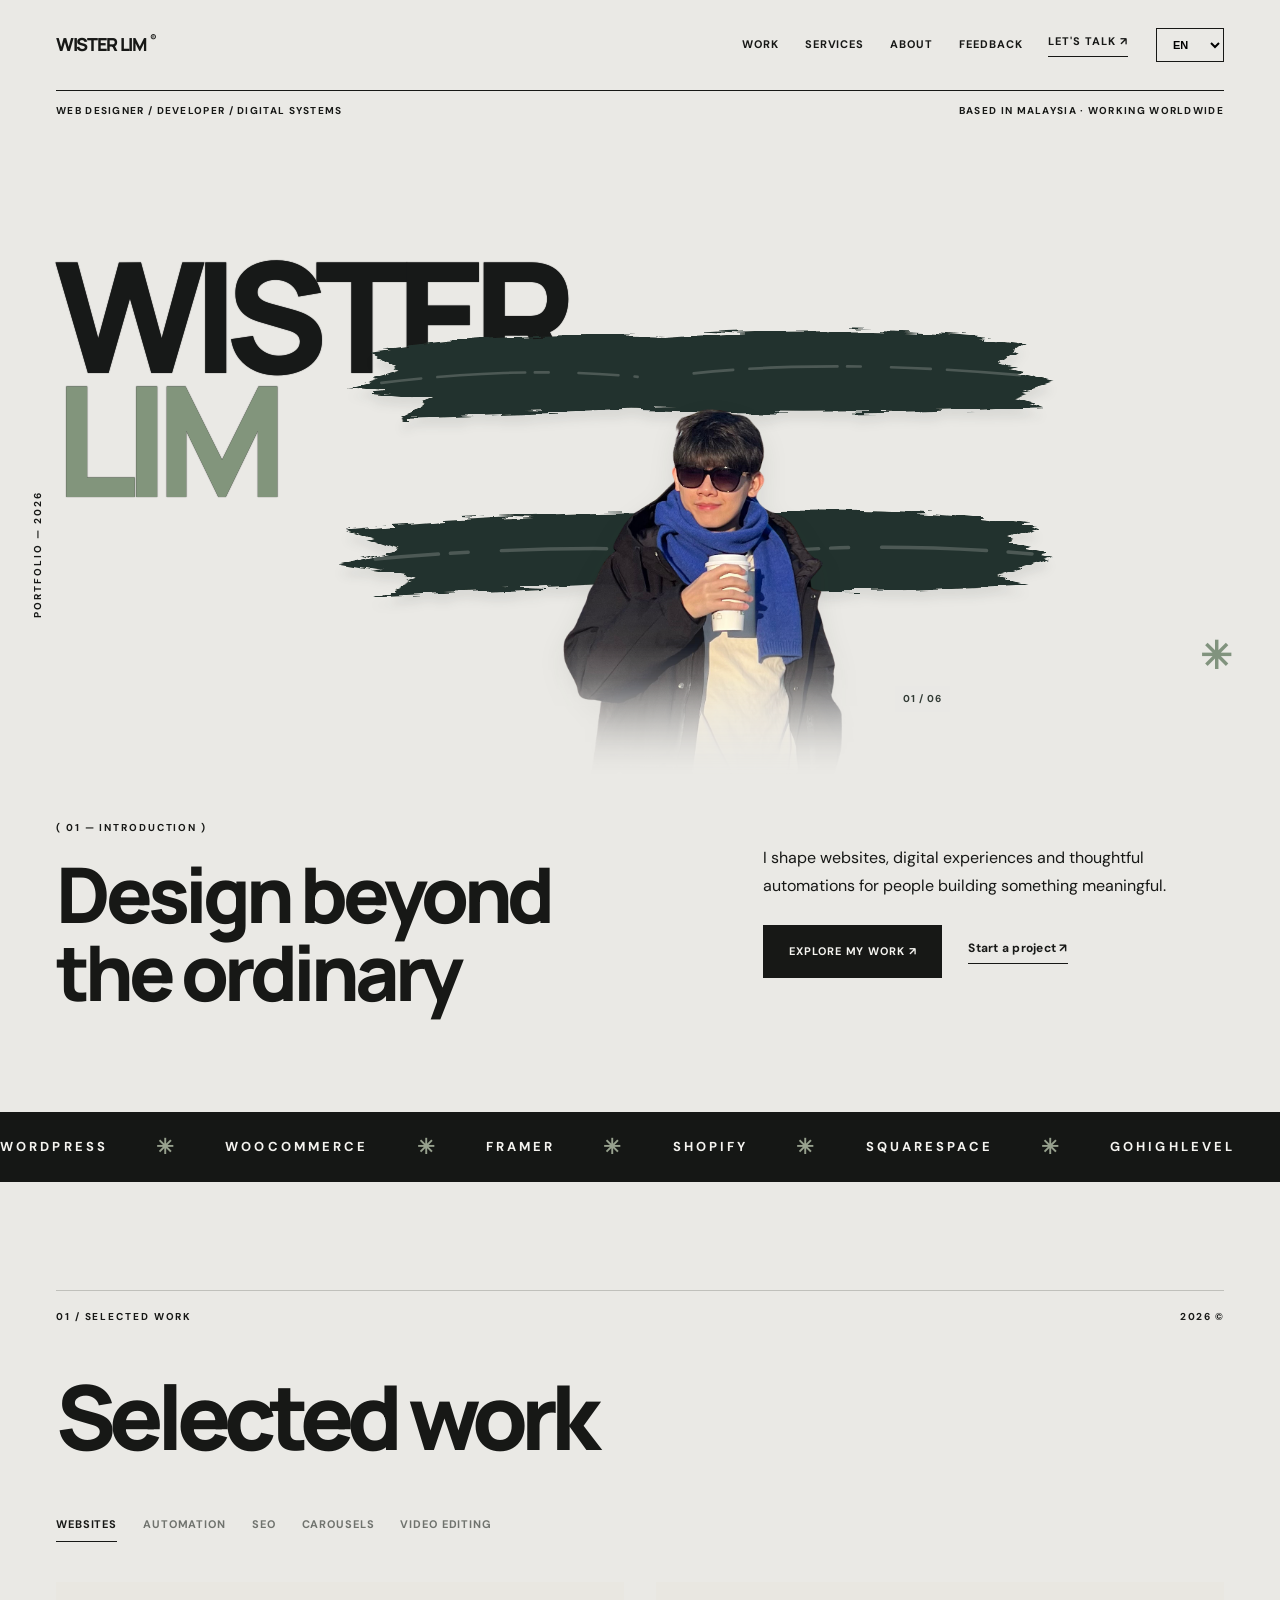
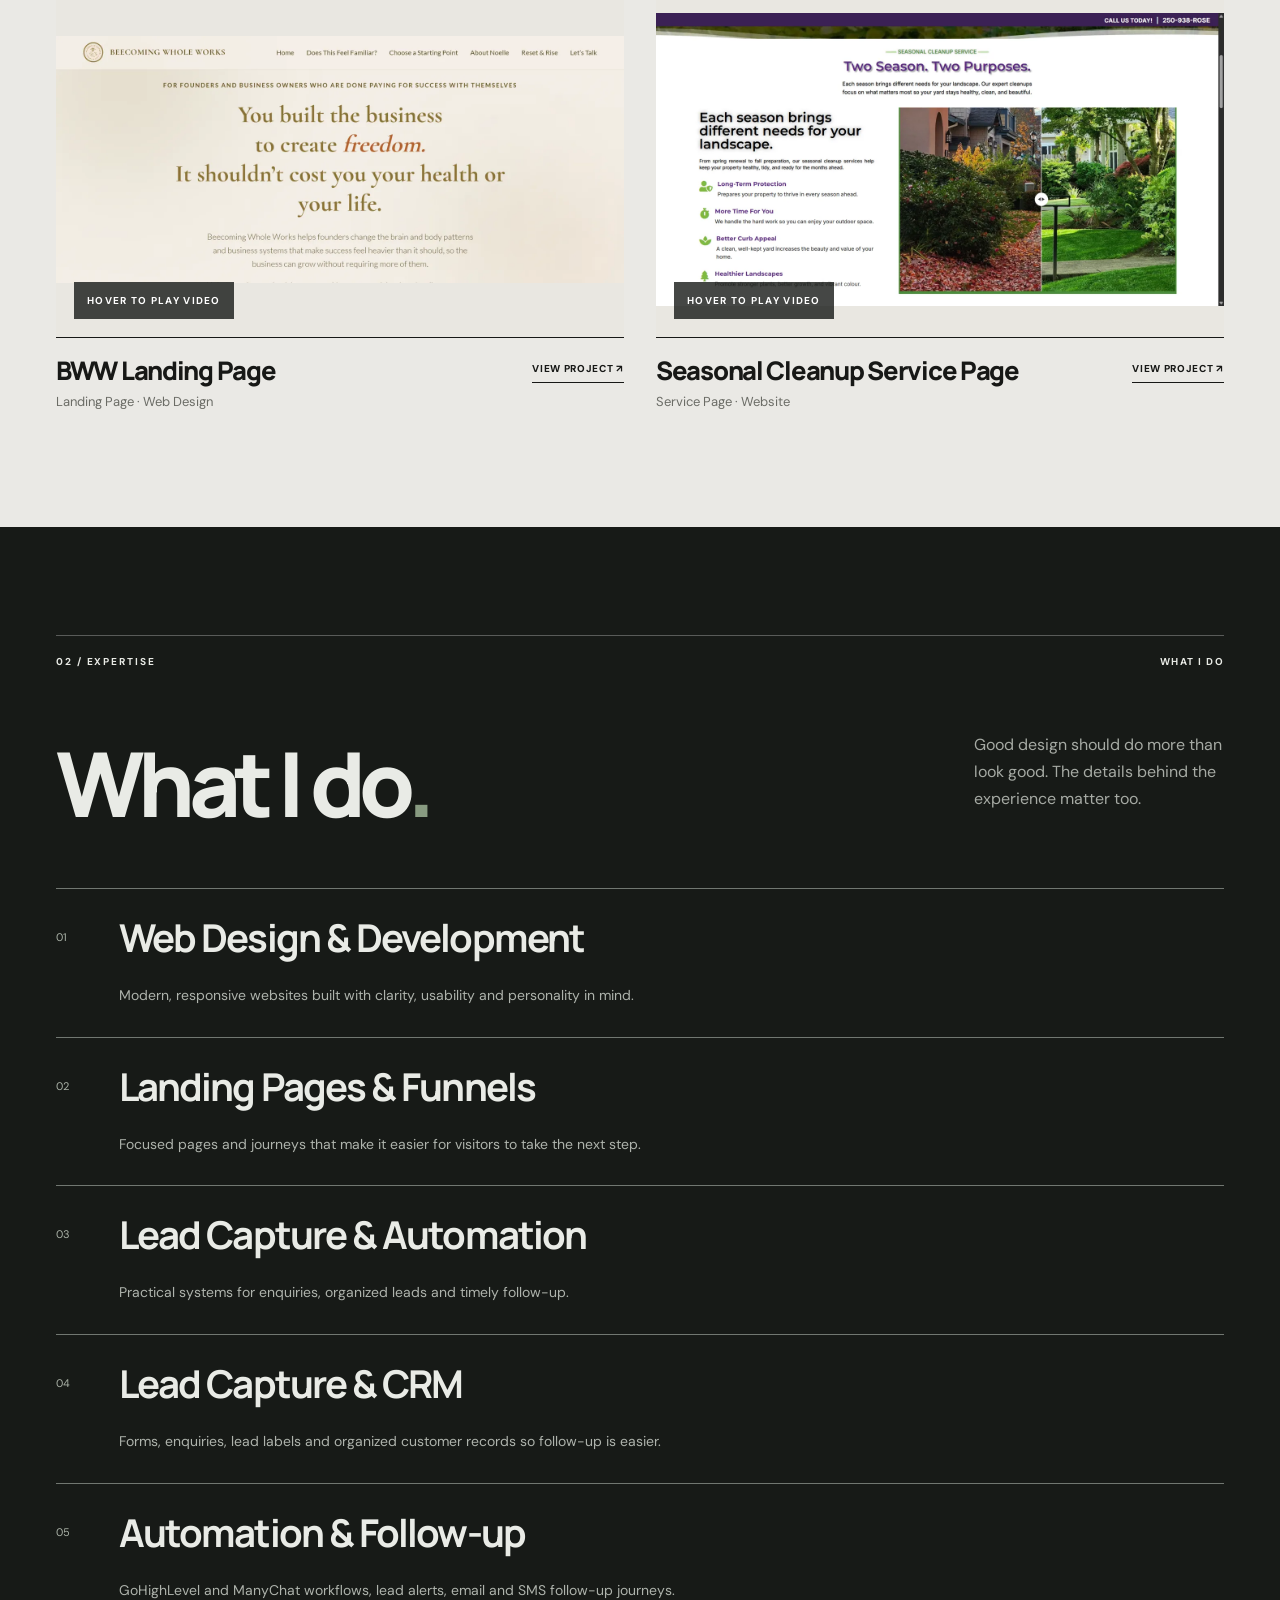
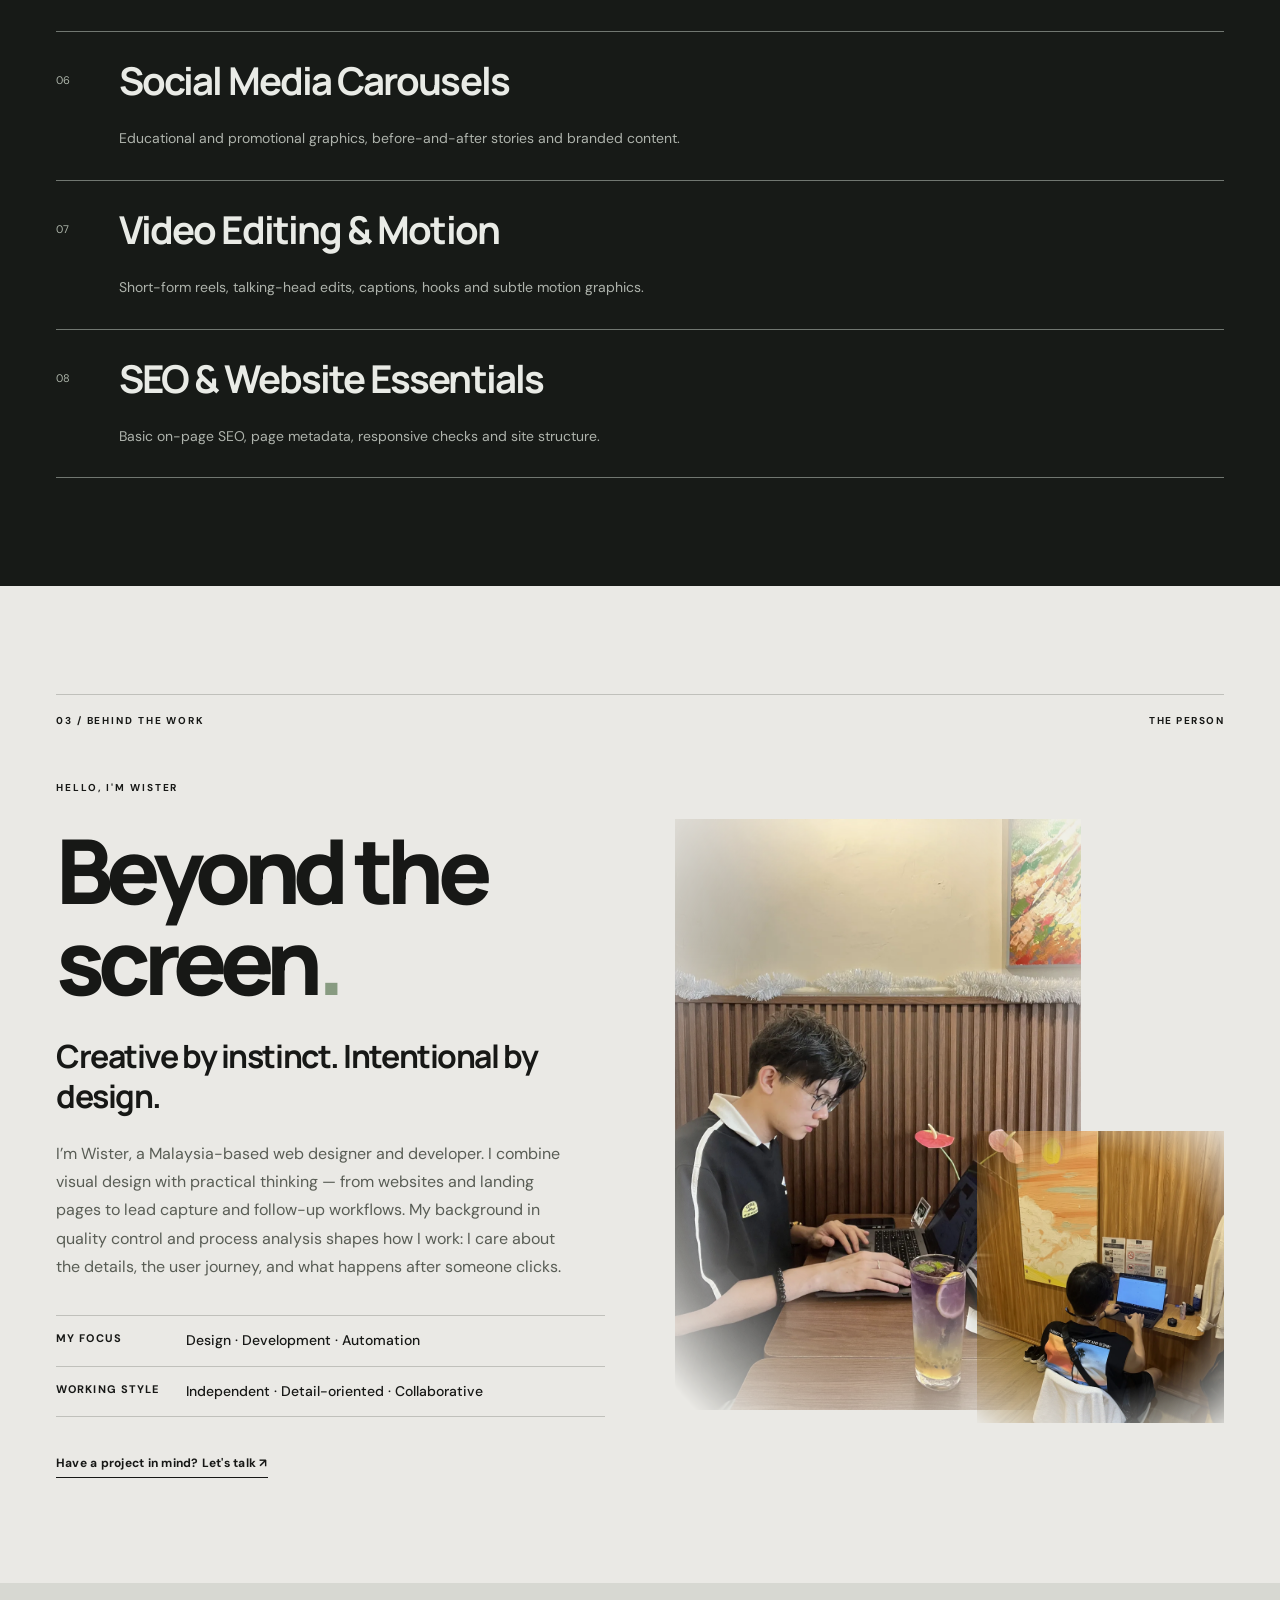
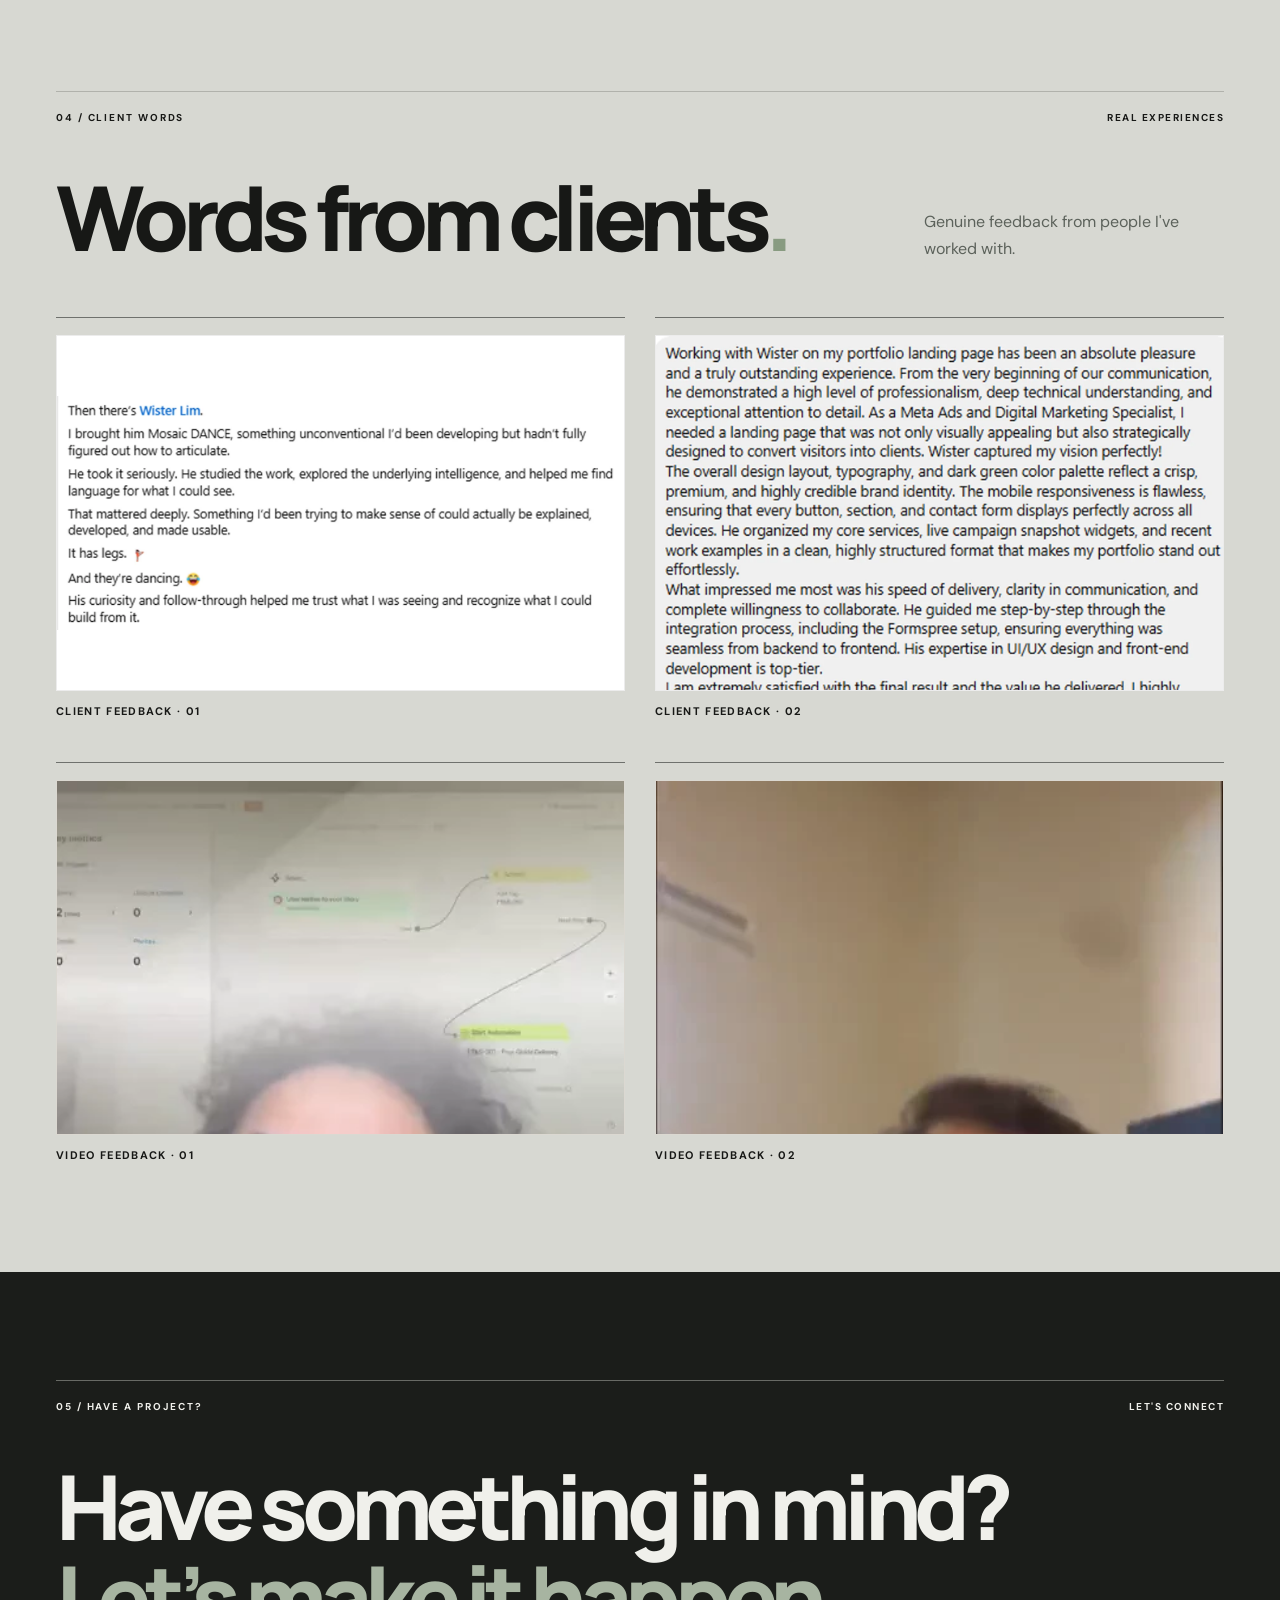
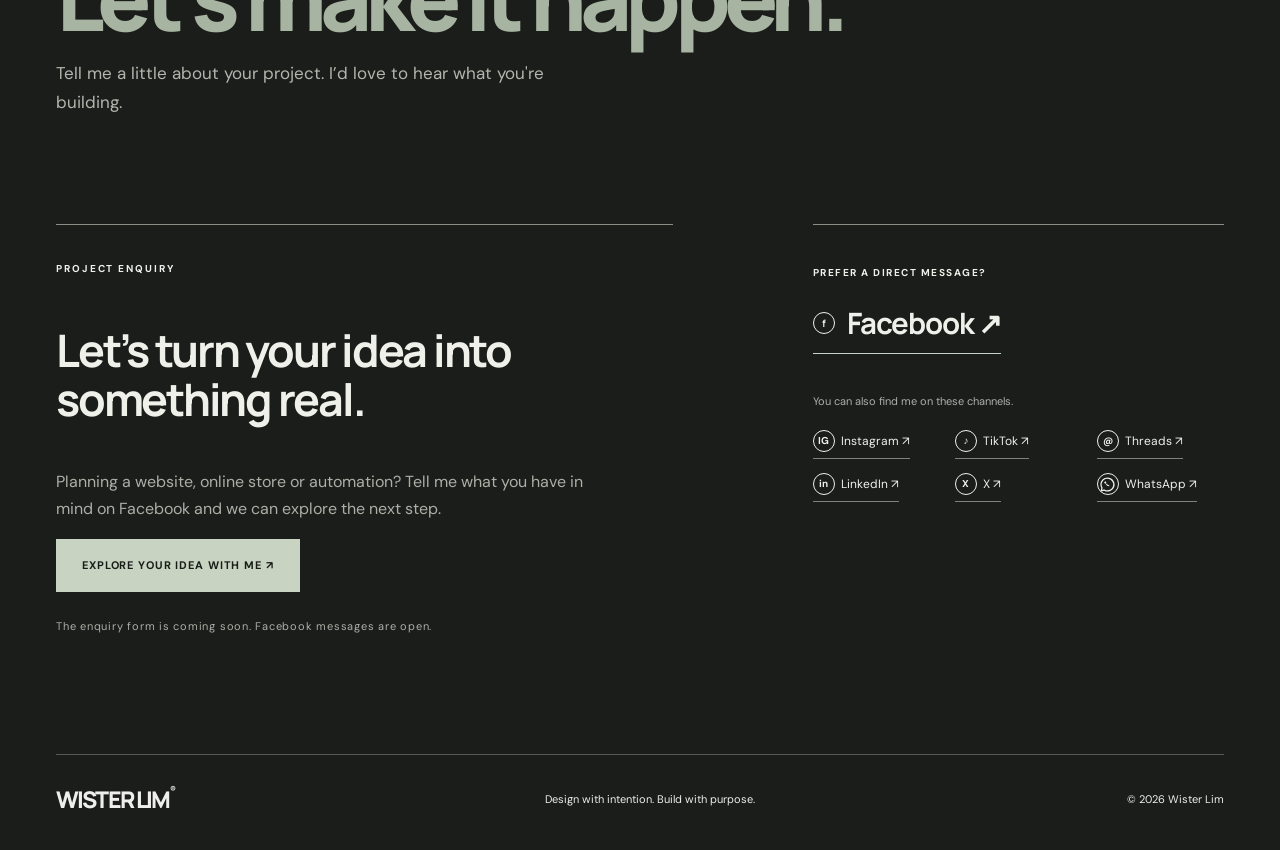
==== commit 3576a5b5: "V4.5: Refine hero visuals, update AI tools, video covers and UI fixes" ====
--- a/index.html
+++ b/index.html
@@ -5,11 +5,11 @@
 <main>
 <section id="home" class="hero">
  <div class="hero-topline wrap"><span id="hero-kicker">WEB DESIGNER / DEVELOPER / DIGITAL SYSTEMS</span><span class="hero-location" data-i18n="basedIn">BASED IN MALAYSIA · WORKING WORLDWIDE</span></div>
- <div class="hero-stage"><div class="giant-name" aria-hidden="true">WISTER<br><span>LIM</span></div><div class="hero-photo-stage"><svg class="hero-brush-strokes" viewBox="0 0 700 690" preserveAspectRatio="none" aria-hidden="true" focusable="false"><path d="M38 251 105 242 82 228 204 211 252 208 216 196 388 190 443 197 501 185 610 202 658 217 612 229 689 240 650 252 688 269 618 282 640 295 526 307 558 318 369 316 302 327 163 318 185 303 57 305 98 291 17 280 83 266Z" fill="#26332f"/><path d="M77 261 182 252 340 245 451 250 592 243" fill="none" stroke="#eae9e5" stroke-width="5" stroke-dasharray="41 13 63 31 12 47" opacity=".18"/><path d="M9 413 99 392 73 377 175 373 211 354 334 360 410 345 526 354 581 345 670 366 614 386 690 394 646 405 677 419 592 436 643 448 470 454 422 464 289 454 251 470 143 459 178 445 26 448 100 434 4 430Z" fill="#26332f"/><path d="M98 420 249 407 399 408 584 402" fill="none" stroke="#eae9e5" stroke-width="7" stroke-dasharray="19 26 62 39 21 11" opacity=".16"/></svg><div id="hero-photo" class="hero-photo" role="button" tabindex="0" aria-label="Hover to switch portrait photos"><div id="hero-slides"></div><div class="photo-hint"><span id="hero-counter">01 / 06</span></div></div></div><div class="giant-surname" aria-hidden="true">✳</div><div class="hero-label-vertical">PORTFOLIO — 2026</div></div>
- <div class="hero-under wrap"><div class="hero-intro"><span class="number-line">( 01 — INTRODUCTION )</span><h1 id="hero-title">Design beyond the ordinary.</h1></div><div class="hero-message"><p id="hero-description">I shape websites, digital experiences and thoughtful automations for people building something meaningful.</p><div class="hero-actions"><a href="/#work" class="button-primary" data-i18n="exploreWork">Explore my work ↗</a><a class="text-link" href="/#contact" data-i18n="startProject">Start a project ↗</a></div></div></div>
+ <div class="hero-stage"><div class="giant-name" aria-hidden="true">WISTER<br><span>LIM</span></div><div class="hero-photo-stage"><svg class="hero-brush-strokes" viewBox="0 0 900 630" preserveAspectRatio="none" aria-hidden="true"><defs><filter id="brush-rough" x="-5%" y="-20%" width="110%" height="140%"><feTurbulence type="fractalNoise" baseFrequency="0.018 0.16" numOctaves="3" seed="8" result="noise"/><feDisplacementMap in="SourceGraphic" in2="noise" scale="15" xChannelSelector="R" yChannelSelector="G"/></filter></defs><g fill="#24322d" filter="url(#brush-rough)"><path d="M70 177 Q230 151 407 160 Q657 141 825 169 L793 192 857 212 810 228 844 241 Q604 252 364 244 L99 255 139 231 38 220 101 200Z"/><path d="M39 382 Q223 362 453 363 Q675 350 841 378 L800 397 858 412 794 435 829 445 Q566 461 332 446 L72 459 119 438 29 422 98 404Z"/></g><g stroke="#eae9e5" stroke-linecap="round" fill="none" opacity=".21"><path d="M78 213 Q240 193 375 206 M440 202 Q601 185 818 204" stroke-width="3" stroke-dasharray="46 19 102 11 16 35"/><path d="M71 416 Q290 396 480 409 M512 409 Q658 395 832 410" stroke-width="4" stroke-dasharray="73 14 21 38 122 25"/></g></svg><div id="hero-photo" class="hero-photo" role="button" tabindex="0" aria-label="Hover to switch portrait photos"><div id="hero-slides"></div><div class="photo-hint"><span id="hero-counter">01 / 06</span></div></div></div><div class="giant-surname" aria-hidden="true">✳</div><div class="hero-label-vertical">PORTFOLIO — 2026</div></div>
+ <div class="hero-under wrap"><div class="hero-intro"><span class="number-line">( 01 — INTRODUCTION )</span><h1 id="hero-title">Design beyond the ordinary</h1></div><div class="hero-message"><p id="hero-description">I shape websites, digital experiences and thoughtful automations for people building something meaningful.</p><div class="hero-actions"><a href="/#work" class="button-primary" data-i18n="exploreWork">Explore my work ↗</a><a class="text-link" href="/#contact" data-i18n="startProject">Start a project ↗</a></div></div></div>
  <a href="/#work" class="scroll-cue"><span>SCROLL TO EXPLORE</span><span class="scroll-line"></span></a>
 </section>
-<div class="statement-band tools-band" aria-label="Tools and systems"><div class="statement-track">WORDPRESS <span>✳</span> WOOCOMMERCE <span>✳</span> FRAMER <span>✳</span> SHOPIFY <span>✳</span> SQUARESPACE <span>✳</span> GOHIGHLEVEL <span>✳</span> MANYCHAT <span>✳</span> CAPCUT <span>✳</span> CANVA <span>✳</span> FIGMA <span>✳</span> GOOGLE SHEETS <span>✳</span> WORDPRESS <span>✳</span> WOOCOMMERCE <span>✳</span> FRAMER <span>✳</span> SHOPIFY <span>✳</span> SQUARESPACE <span>✳</span> GOHIGHLEVEL <span>✳</span> MANYCHAT <span>✳</span> CAPCUT <span>✳</span> CANVA <span>✳</span> FIGMA <span>✳</span> GOOGLE SHEETS <span>✳</span></div></div>
+<div class="statement-band tools-band" aria-label="Tools and systems"><div class="statement-track">WORDPRESS <span>✳</span> WOOCOMMERCE <span>✳</span> FRAMER <span>✳</span> SHOPIFY <span>✳</span> SQUARESPACE <span>✳</span> GOHIGHLEVEL <span>✳</span> MANYCHAT <span>✳</span> CHATGPT <span>✳</span> CLAUDE <span>✳</span> GEMINI <span>✳</span> GOOGLE AI STUDIO <span>✳</span> CANVA <span>✳</span> FIGMA <span>✳</span> CAPCUT <span>✳</span> GOOGLE SHEETS <span>✳</span> WORDPRESS <span>✳</span> WOOCOMMERCE <span>✳</span> FRAMER <span>✳</span> SHOPIFY <span>✳</span> SQUARESPACE <span>✳</span> GOHIGHLEVEL <span>✳</span> MANYCHAT <span>✳</span> CHATGPT <span>✳</span> CLAUDE <span>✳</span> GEMINI <span>✳</span> GOOGLE AI STUDIO <span>✳</span> CANVA <span>✳</span> FIGMA <span>✳</span> CAPCUT <span>✳</span> GOOGLE SHEETS</div></div>
 <section id="work" class="section work-section wrap"><div class="section-heading reveal"><div class="section-eyebrow"><span class="section-index">01 / SELECTED WORK</span><span>2026 ©</span></div><div class="split-heading"><h2 data-i18n="workTitle">Selected work<span class="accent">.</span></h2><p data-i18n="workIntro">Selected projects where bold visuals meet clear structure and practical functionality.</p></div></div><div class="filters category-nav" id="work-filters"><button class="filter active" data-filter="website" data-i18n="websites">Websites</button><button class="filter" data-filter="automation" data-i18n="automation">Automation</button><button class="filter" data-filter="seo" data-i18n="seo">SEO</button><button class="filter" data-filter="carousels" data-i18n="carousels">Carousels</button><button class="filter" data-filter="video-editing" data-i18n="videoEditing">Video Editing</button></div><div id="category-placeholder" class="category-placeholder" hidden><span class="section-index" data-i18n="upcomingLabel">NEXT COLLECTION</span><h3 id="category-placeholder-title">More work is on the way.</h3><p id="category-placeholder-copy">A selected case study will appear here when the work is ready.</p><a href="/#contact" class="underline-link" data-i18n="startProject">Start a project ↗</a></div><div id="work-grid" class="work-grid"></div></section>
 <section id="services" class="section services-section"><div class="wrap"><div class="section-eyebrow reveal"><span class="section-index">02 / EXPERTISE</span><span>WHAT I DO</span></div><div class="services-heading reveal"><h2 data-i18n="servicesTitle">Design meets function<span class="accent">.</span></h2><p data-i18n="servicesIntro">Good design should do more than look good.</p></div><div class="services-grid"><article class="service-item reveal"><span class="service-number">01</span><h3 data-i18n="service1">Web Design & Development</h3><p data-i18n="service1Desc">Responsive websites for personal brands, coaches, service providers, property businesses and professional companies.</p></article><article class="service-item reveal"><span class="service-number">02</span><h3 data-i18n="service2">E-commerce & Online Stores</h3><p data-i18n="service2Desc">Product pages, collections, checkout flows and store experiences using WooCommerce, Shopify and WordPress.</p></article><article class="service-item reveal"><span class="service-number">03</span><h3 data-i18n="service3">Landing Pages & Funnels</h3><p data-i18n="service3Desc">Focused campaign, launch and booking pages with clear messages, forms and conversion paths.</p></article><article class="service-item reveal"><span class="service-number">04</span><h3 data-i18n="service4">Lead Capture & CRM</h3><p data-i18n="service4Desc">Forms, enquiries, segmentation and organized customer records so every lead has a clear next step.</p></article><article class="service-item reveal"><span class="service-number">05</span><h3 data-i18n="service5">Automation & Follow-up</h3><p data-i18n="service5Desc">GoHighLevel and ManyChat workflows for lead notifications, email, SMS and message follow-ups.</p></article><article class="service-item reveal"><span class="service-number">06</span><h3 data-i18n="service6">Social Media Carousels</h3><p data-i18n="service6Desc">Editorial-style educational, before-and-after and promotional graphics for brand storytelling.</p></article><article class="service-item reveal"><span class="service-number">07</span><h3 data-i18n="service7">Video Editing & Motion</h3><p data-i18n="service7Desc">Short-form reels, talking-head edits, subtitles, hooks and purposeful motion graphics.</p></article><article class="service-item reveal"><span class="service-number">08</span><h3 data-i18n="service8">SEO & Website Essentials</h3><p data-i18n="service8Desc">On-page page structure, metadata, responsive checks, basic technical SEO and search-ready foundations.</p></article></div></div></section>
 <section id="about" class="section about-section wrap"><div class="section-eyebrow reveal"><span class="section-index">03 / BEHIND THE WORK</span><span>THE PERSON</span></div><div class="about-grid"><div class="about-copy"><span class="small-label" data-i18n="hello">HELLO, I'M WISTER</span><h2 data-i18n="aboutTitle">The person behind the pixels<span class="accent">.</span></h2><p class="about-statement" id="about-custom-title">Creative by instinct. Intentional by design.</p><p id="about-body"></p><div class="about-bits"><div><span data-i18n="myFocus">MY FOCUS</span><strong data-i18n="focusValue">Design · Development · Automation</strong></div><div><span data-i18n="workingStyle">WORKING STYLE</span><strong data-i18n="styleValue">Independent · Detail-oriented · Collaborative</strong></div></div><a class="underline-link" href="/#contact" data-i18n="workTogether">Let's work together ↗</a></div><div class="about-images"><img id="about-photo-one" src="/assets/images/img_2571.webp" loading="lazy" alt="Wister working at a computer"><img id="about-photo-two" src="/assets/images/img_2880.webp" loading="lazy" alt="Wister working remotely"></div></div></section>
--- a/css/style.css
+++ b/css/style.css
@@ -126,3 +126,36 @@
 .social-links a{white-space:nowrap;min-width:0;gap:6px;font-size:12px!important;width:max-content;max-width:100%}
 @media(max-width:900px){.testimonial-grid{grid-template-columns:repeat(2,minmax(0,1fr))!important}.social-links{grid-template-columns:repeat(2,minmax(0,1fr))}}
 @media(max-width:760px){.work-grid{grid-template-columns:1fr;gap:36px}.work-media{aspect-ratio:16/10!important}.testimonial-grid{grid-template-columns:1fr!important;gap:32px!important}.feedback-frame{aspect-ratio:16/10!important}.social-links{grid-template-columns:repeat(2,minmax(0,1fr))}}
+
+/* V4.2: Keep each portrait video and its matching poster fully visible. */
+.feedback-frame>video{object-fit:contain!important;object-position:center center!important;background:#ece9e2!important}
+.feedback-frame:has(video){background:#ece9e2!important}
+
+/* CJK lettering needs room to breathe; avoid orphaned final characters. */
+.chinese-layout .hero-intro h1{font-family:'Noto Sans CJK SC','Noto Sans SC','Microsoft YaHei',sans-serif;font-size:clamp(42px,4.5vw,70px)!important;font-weight:750;line-height:1.26;letter-spacing:-.045em;max-width:760px;overflow-wrap:normal;word-break:keep-all}
+.chinese-layout .section h2,.chinese-layout .services-heading h2,.chinese-layout .feedback-section h2,.chinese-layout .contact-top h2{font-family:'Noto Sans CJK SC','Microsoft YaHei',sans-serif;font-size:clamp(44px,5.2vw,80px)!important;line-height:1.2;letter-spacing:-.04em;word-break:keep-all}
+.chinese-layout .service-item h3{letter-spacing:-.035em;line-height:1.3}
+html[lang="zh-TW"] .chinese-layout .hero-intro h1,html[lang="zh-TW"] .chinese-layout .section h2{font-family:'Noto Sans CJK TC','Microsoft JhengHei',sans-serif}
+@media(max-width:760px){.chinese-layout .hero-intro h1{font-size:clamp(35px,8vw,56px)!important;line-height:1.24}.chinese-layout .section h2,.chinese-layout .services-heading h2,.chinese-layout .feedback-section h2{font-size:clamp(39px,9vw,65px)!important}.lang-toggle{padding:8px 6px;font-size:11px}}
+
+/* V4.3: simpler editorial portfolio heading and discreet photo counter. */
+#work .split-heading>p{display:none!important}
+#work .split-heading h2{max-width:none}
+.photo-hint{justify-content:flex-end!important}
+.social-glyph .whatsapp-icon{display:block;width:15px;height:15px}
+
+/* V4.4 — cut-out editorial Hero. Two dark painted strokes sit behind the
+   transparent PNGs. Only the people fade into the page at the bottom. */
+.hero-photo-stage{left:34%!important;top:1%!important;width:41%!important;height:99%!important;max-width:650px!important;isolation:isolate;overflow:visible!important}
+.hero-brush-strokes{position:absolute;z-index:0;pointer-events:none;left:-23%;top:11%;width:148%;height:83%;overflow:visible;filter:drop-shadow(0 9px 5px rgba(30,40,35,.08))}
+.hero-photo{position:relative;z-index:1;width:100%;height:100%;background:transparent!important;overflow:visible!important;clip-path:none!important;-webkit-mask-image:none!important;mask-image:none!important}
+.hero-photo::after{display:none!important}
+.hero-slide{width:100%;height:100%;object-fit:contain!important;object-position:bottom center!important;opacity:0;filter:drop-shadow(0 12px 12px rgba(24,30,26,.09));-webkit-mask-image:linear-gradient(to bottom,#000 0%,#000 76%,rgba(0,0,0,.93) 84%,transparent 100%);mask-image:linear-gradient(to bottom,#000 0%,#000 76%,rgba(0,0,0,.93) 84%,transparent 100%);transition:opacity .38s ease;transform:none!important}
+.hero-slide.active{opacity:1}
+.hero-stage .giant-name{z-index:2;mix-blend-mode:normal}
+.hero-photo-stage{z-index:3}
+.hero-photo-stage .photo-hint{left:auto;right:2%;bottom:11%;color:#313a34;text-shadow:none;justify-content:flex-end;pointer-events:none}
+.hero-photo-stage .photo-hint span{padding:5px 8px;background:rgba(234,233,229,.65)}
+@media(max-width:900px){.hero-photo-stage{left:30%!important;top:6%!important;width:53%!important;height:88%!important}.hero-brush-strokes{left:-23%;top:16%;width:155%;height:76%}}
+@media(max-width:760px){.hero-stage{overflow:hidden;isolation:isolate}.hero-photo-stage{left:21%!important;right:auto!important;top:19%!important;width:74%!important;height:80%!important;max-width:none!important}.hero-brush-strokes{left:-14%;top:12%;width:130%;height:79%}.hero-stage .giant-name{z-index:4;pointer-events:none}.hero-photo-stage{z-index:3}.hero-slide{-webkit-mask-image:linear-gradient(to bottom,#000 0%,#000 78%,transparent 100%);mask-image:linear-gradient(to bottom,#000 0%,#000 78%,transparent 100%)}.hero-photo-stage .photo-hint{right:6%;bottom:5%;font-size:9px}}
+@media(max-width:440px){.hero-photo-stage{left:16%!important;top:21%!important;width:86%!important;height:78%!important}.hero-brush-strokes{left:-16%;width:138%}}
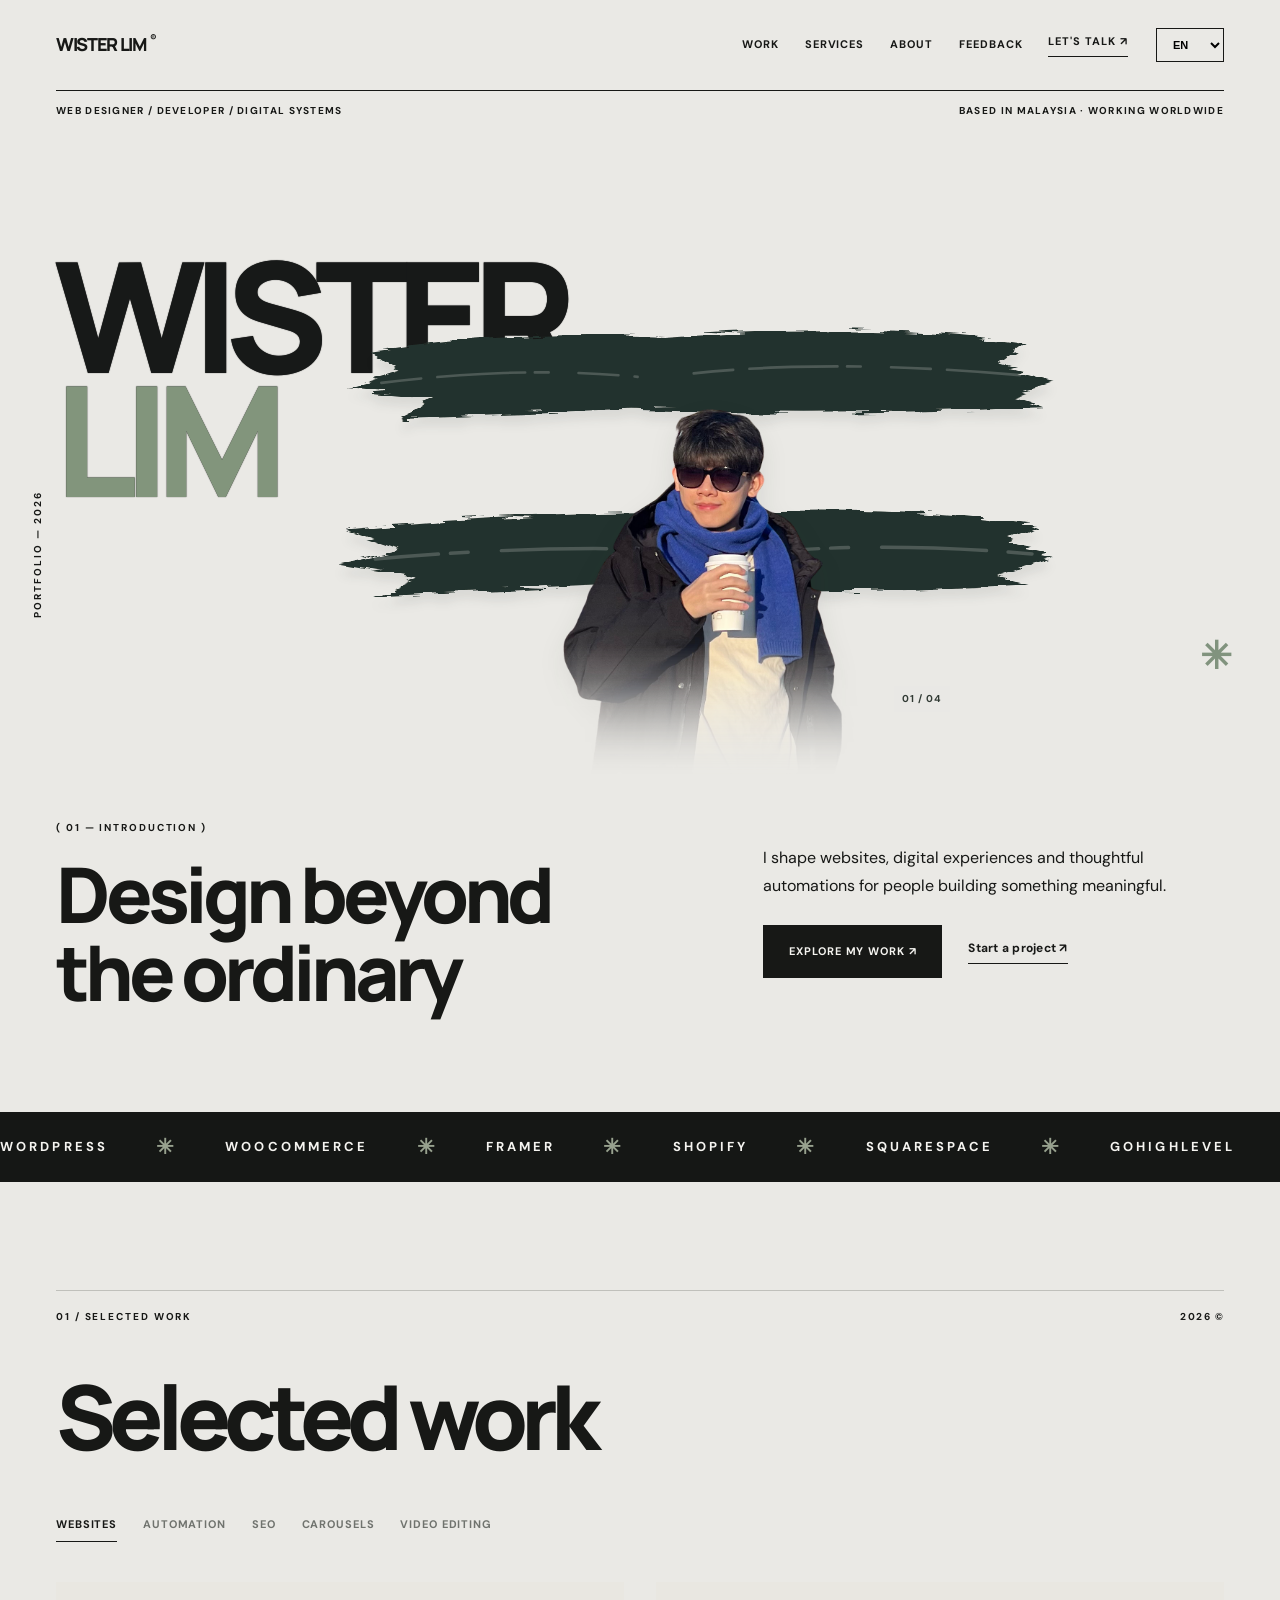
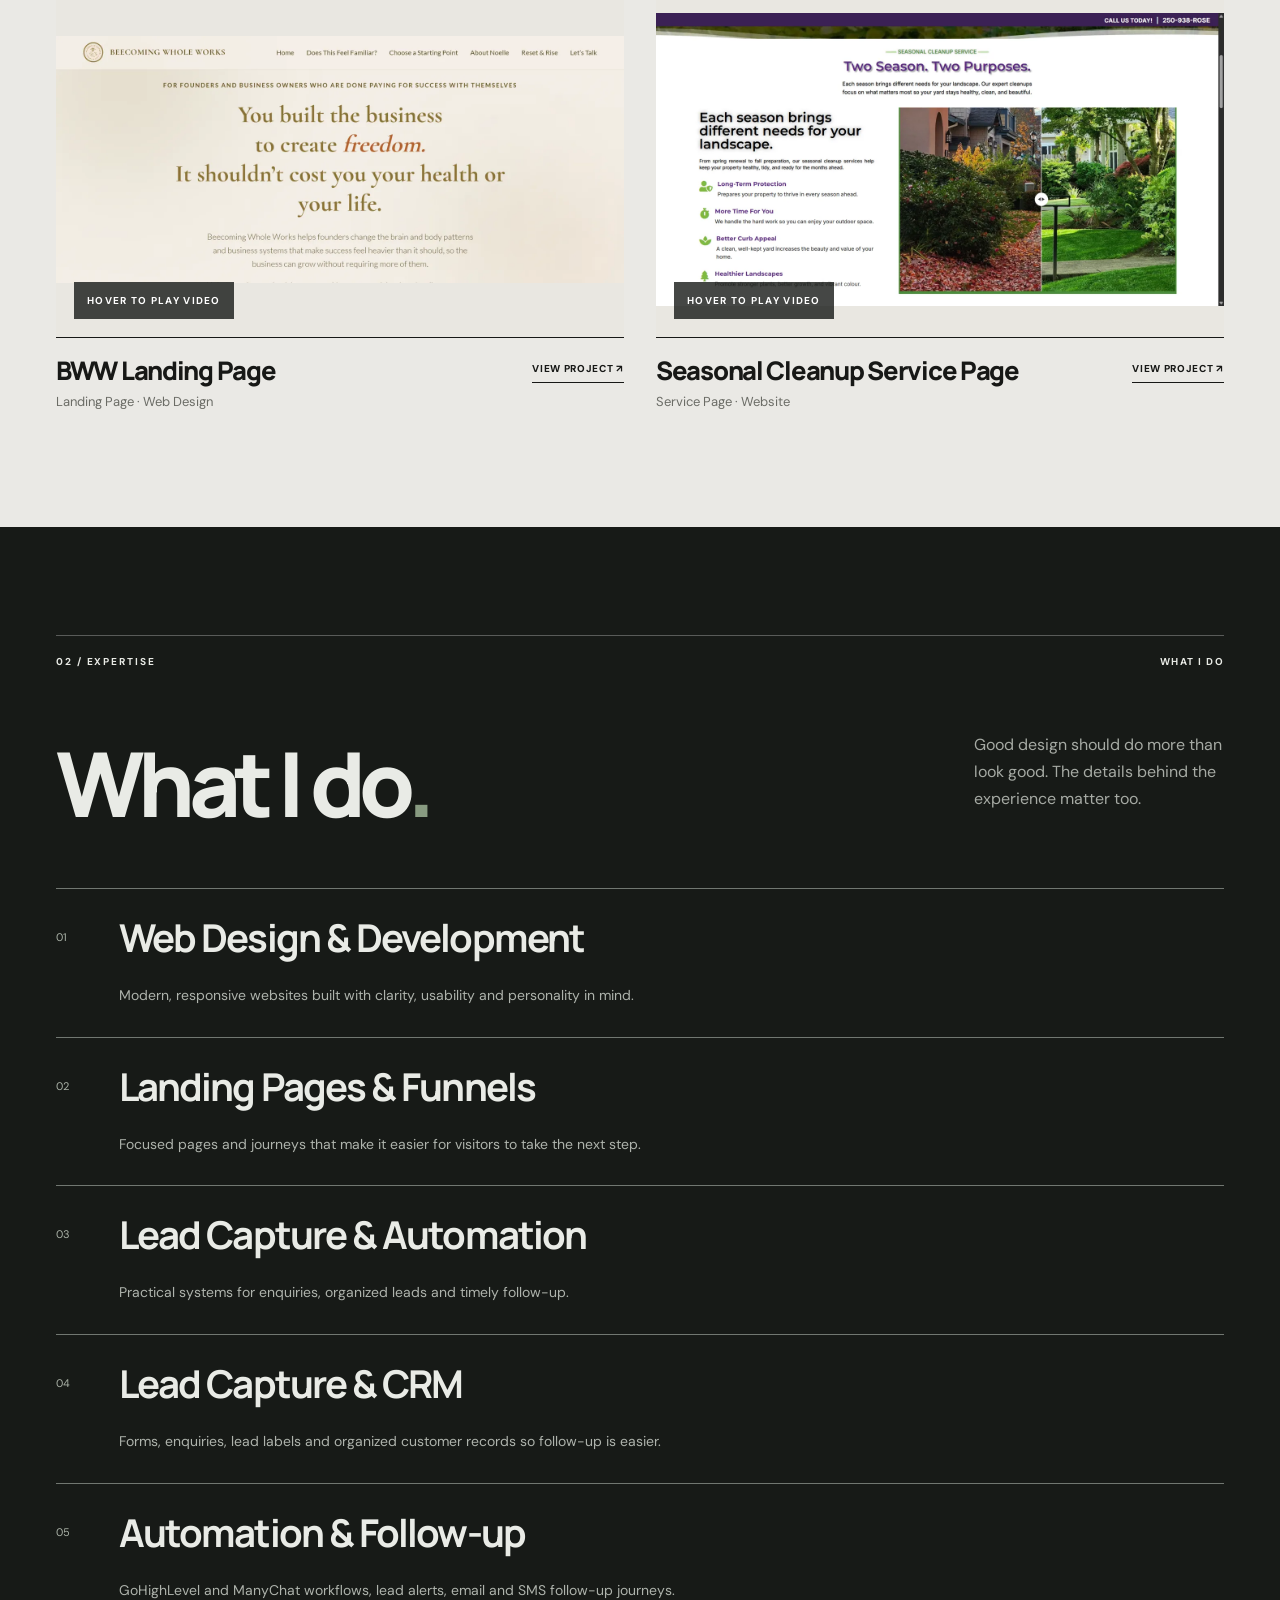
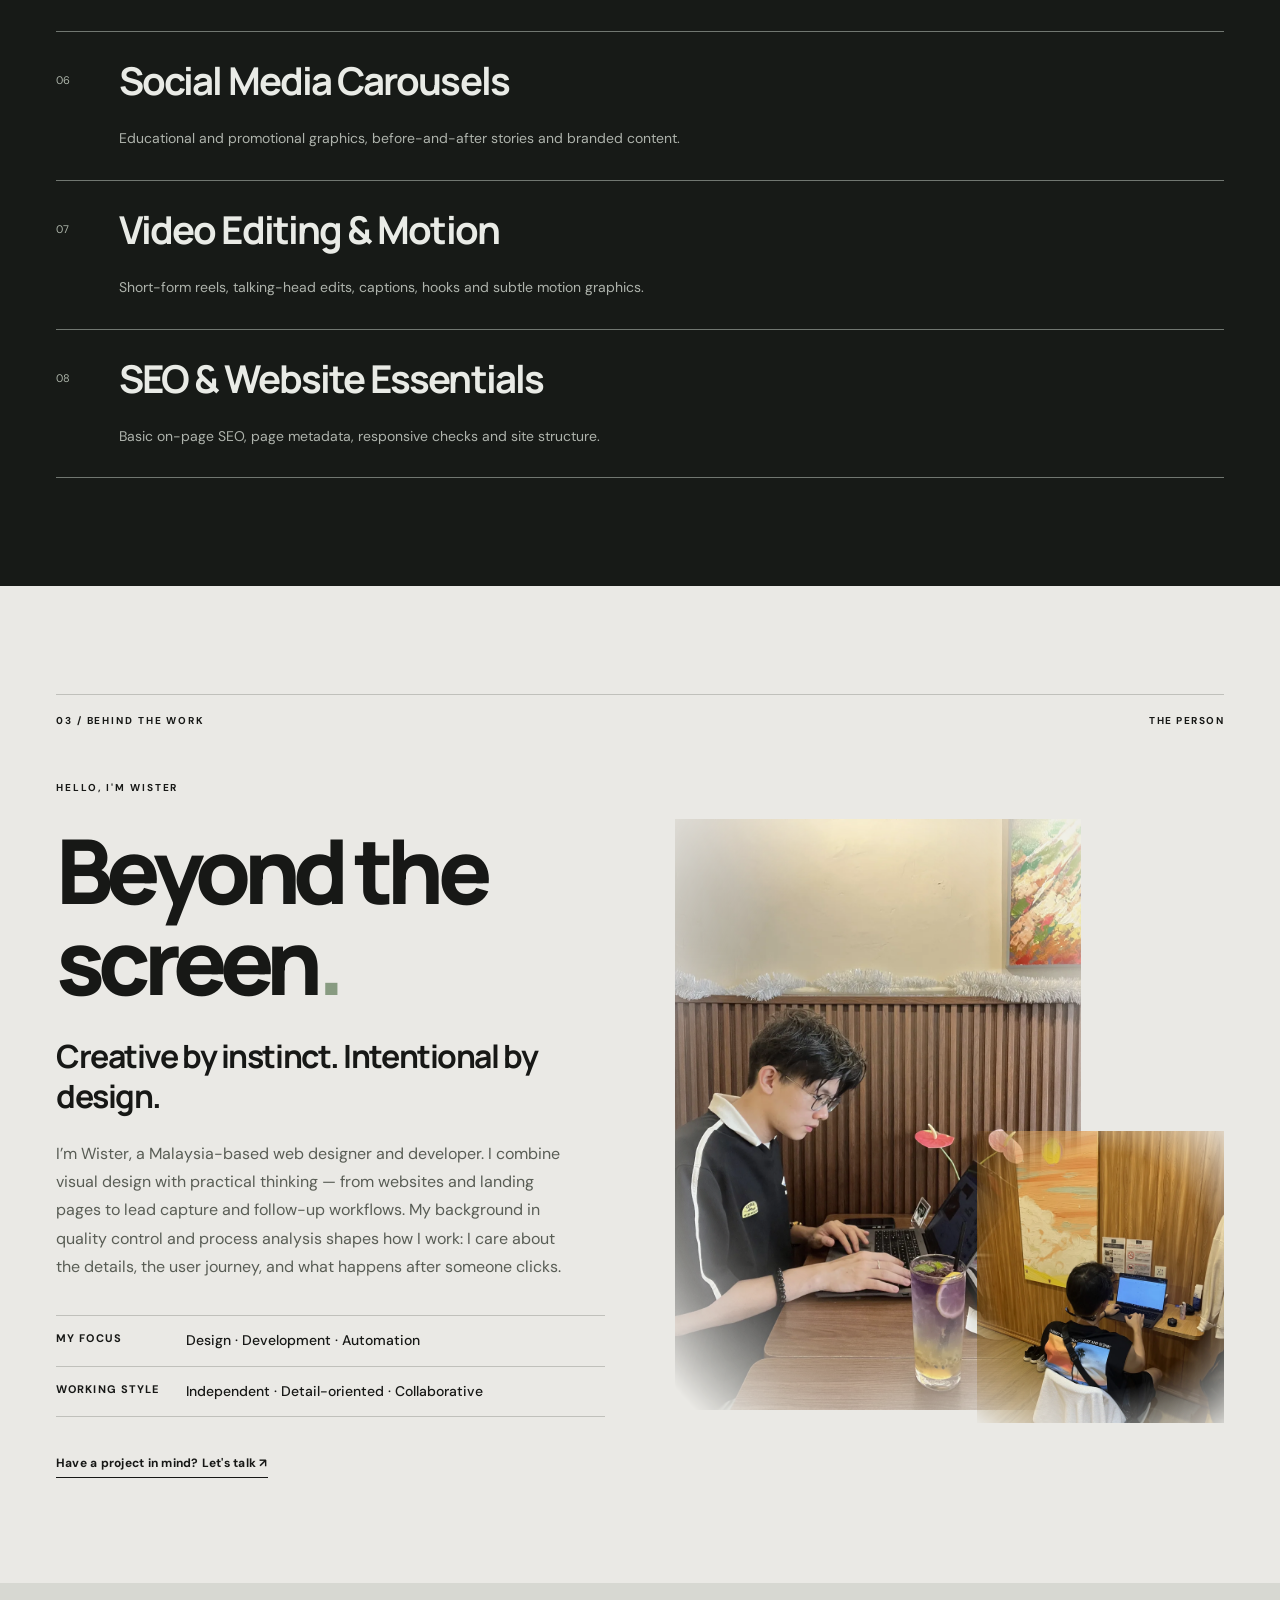
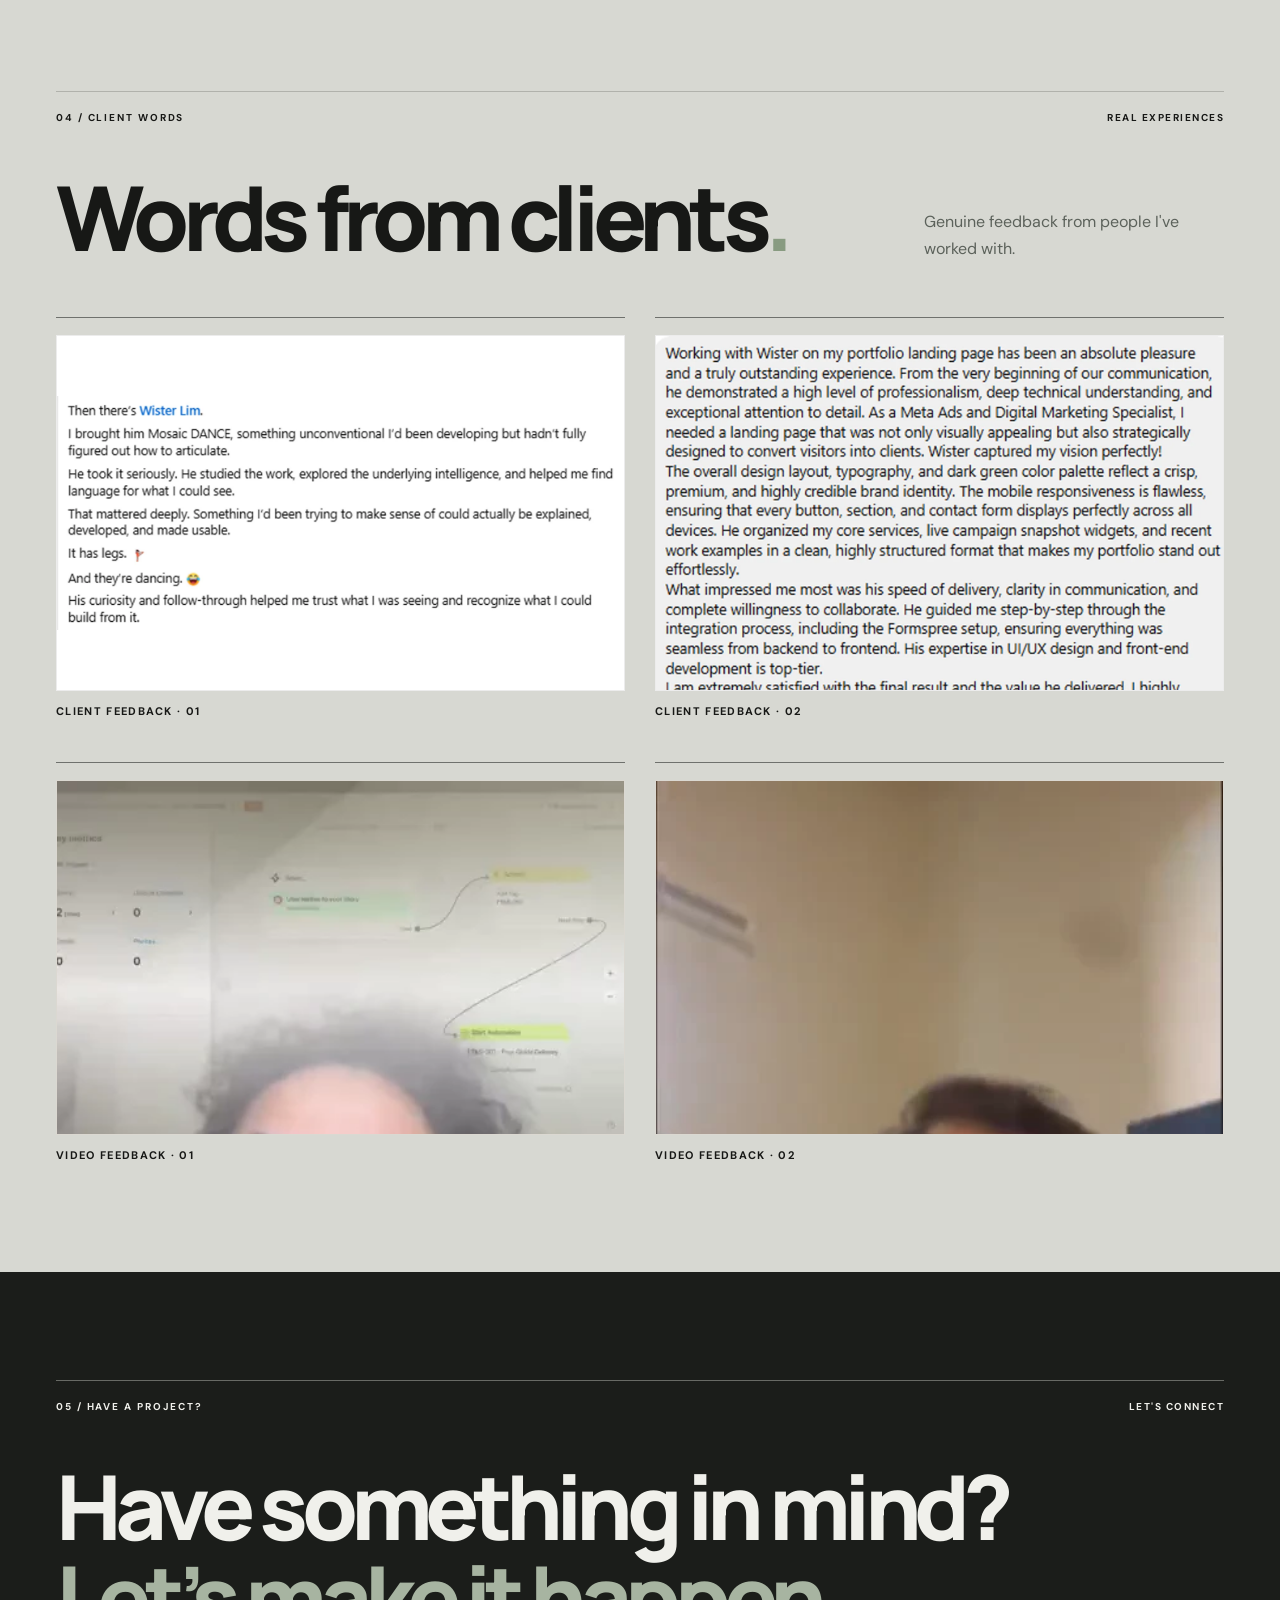
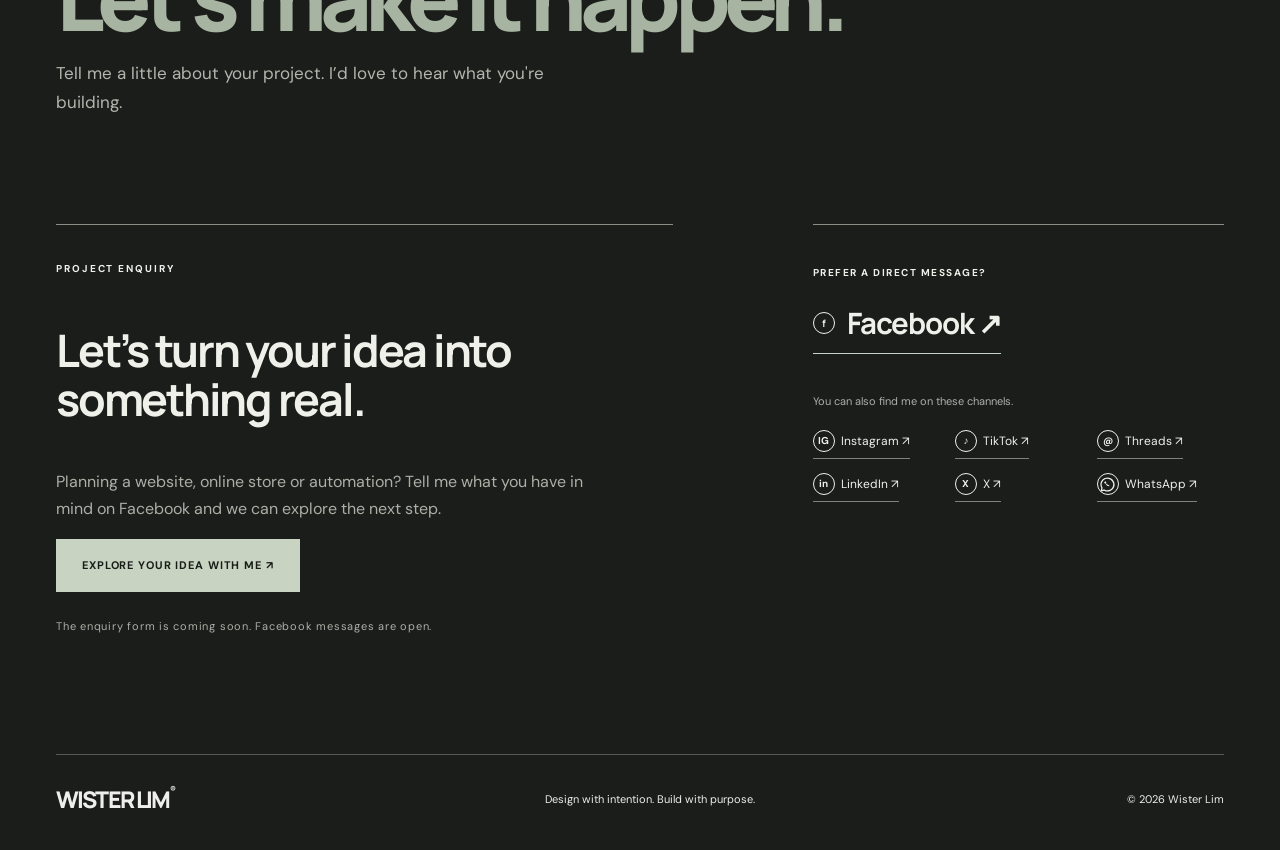
==== commit db89e1c0: "V4.6" ====
--- a/index.html
+++ b/index.html
@@ -5,7 +5,7 @@
 <main>
 <section id="home" class="hero">
  <div class="hero-topline wrap"><span id="hero-kicker">WEB DESIGNER / DEVELOPER / DIGITAL SYSTEMS</span><span class="hero-location" data-i18n="basedIn">BASED IN MALAYSIA · WORKING WORLDWIDE</span></div>
- <div class="hero-stage"><div class="giant-name" aria-hidden="true">WISTER<br><span>LIM</span></div><div class="hero-photo-stage"><svg class="hero-brush-strokes" viewBox="0 0 900 630" preserveAspectRatio="none" aria-hidden="true"><defs><filter id="brush-rough" x="-5%" y="-20%" width="110%" height="140%"><feTurbulence type="fractalNoise" baseFrequency="0.018 0.16" numOctaves="3" seed="8" result="noise"/><feDisplacementMap in="SourceGraphic" in2="noise" scale="15" xChannelSelector="R" yChannelSelector="G"/></filter></defs><g fill="#24322d" filter="url(#brush-rough)"><path d="M70 177 Q230 151 407 160 Q657 141 825 169 L793 192 857 212 810 228 844 241 Q604 252 364 244 L99 255 139 231 38 220 101 200Z"/><path d="M39 382 Q223 362 453 363 Q675 350 841 378 L800 397 858 412 794 435 829 445 Q566 461 332 446 L72 459 119 438 29 422 98 404Z"/></g><g stroke="#eae9e5" stroke-linecap="round" fill="none" opacity=".21"><path d="M78 213 Q240 193 375 206 M440 202 Q601 185 818 204" stroke-width="3" stroke-dasharray="46 19 102 11 16 35"/><path d="M71 416 Q290 396 480 409 M512 409 Q658 395 832 410" stroke-width="4" stroke-dasharray="73 14 21 38 122 25"/></g></svg><div id="hero-photo" class="hero-photo" role="button" tabindex="0" aria-label="Hover to switch portrait photos"><div id="hero-slides"></div><div class="photo-hint"><span id="hero-counter">01 / 06</span></div></div></div><div class="giant-surname" aria-hidden="true">✳</div><div class="hero-label-vertical">PORTFOLIO — 2026</div></div>
+ <div class="hero-stage"><div class="giant-name" aria-hidden="true">WISTER<br><span>LIM</span></div><div class="hero-photo-stage"><svg class="hero-brush-strokes" viewBox="0 0 900 630" preserveAspectRatio="none" aria-hidden="true"><defs><filter id="brush-rough" x="-5%" y="-20%" width="110%" height="140%"><feTurbulence type="fractalNoise" baseFrequency="0.018 0.16" numOctaves="3" seed="8" result="noise"/><feDisplacementMap in="SourceGraphic" in2="noise" scale="15" xChannelSelector="R" yChannelSelector="G"/></filter></defs><g fill="#24322d" filter="url(#brush-rough)"><path d="M70 177 Q230 151 407 160 Q657 141 825 169 L793 192 857 212 810 228 844 241 Q604 252 364 244 L99 255 139 231 38 220 101 200Z"/><path d="M39 382 Q223 362 453 363 Q675 350 841 378 L800 397 858 412 794 435 829 445 Q566 461 332 446 L72 459 119 438 29 422 98 404Z"/></g><g stroke="#eae9e5" stroke-linecap="round" fill="none" opacity=".21"><path d="M78 213 Q240 193 375 206 M440 202 Q601 185 818 204" stroke-width="3" stroke-dasharray="46 19 102 11 16 35"/><path d="M71 416 Q290 396 480 409 M512 409 Q658 395 832 410" stroke-width="4" stroke-dasharray="73 14 21 38 122 25"/></g></svg><div id="hero-photo" class="hero-photo" role="button" tabindex="0" aria-label="Hover to switch portrait photos"><div id="hero-slides"></div><div class="photo-hint"><span id="hero-counter">01 / 04</span></div></div></div><div class="giant-surname" aria-hidden="true">✳</div><div class="hero-label-vertical">PORTFOLIO — 2026</div></div>
  <div class="hero-under wrap"><div class="hero-intro"><span class="number-line">( 01 — INTRODUCTION )</span><h1 id="hero-title">Design beyond the ordinary</h1></div><div class="hero-message"><p id="hero-description">I shape websites, digital experiences and thoughtful automations for people building something meaningful.</p><div class="hero-actions"><a href="/#work" class="button-primary" data-i18n="exploreWork">Explore my work ↗</a><a class="text-link" href="/#contact" data-i18n="startProject">Start a project ↗</a></div></div></div>
  <a href="/#work" class="scroll-cue"><span>SCROLL TO EXPLORE</span><span class="scroll-line"></span></a>
 </section>
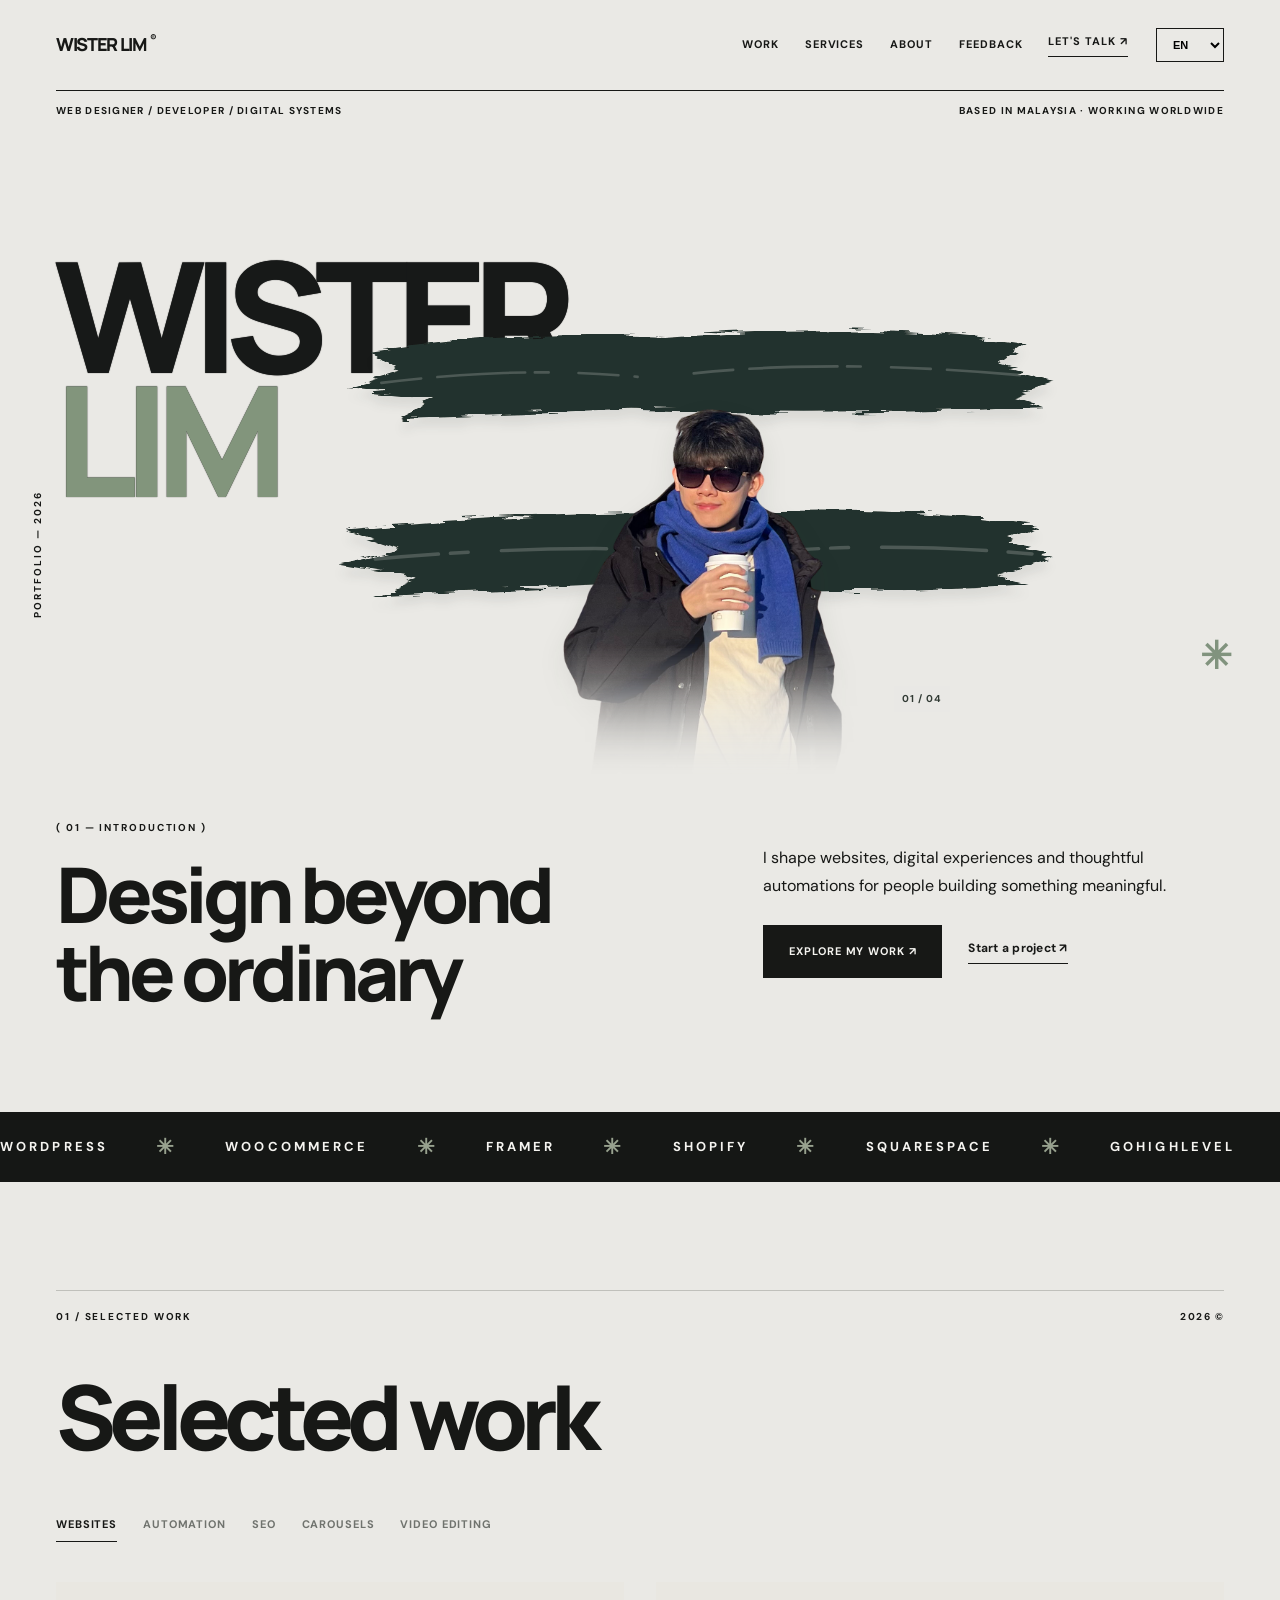
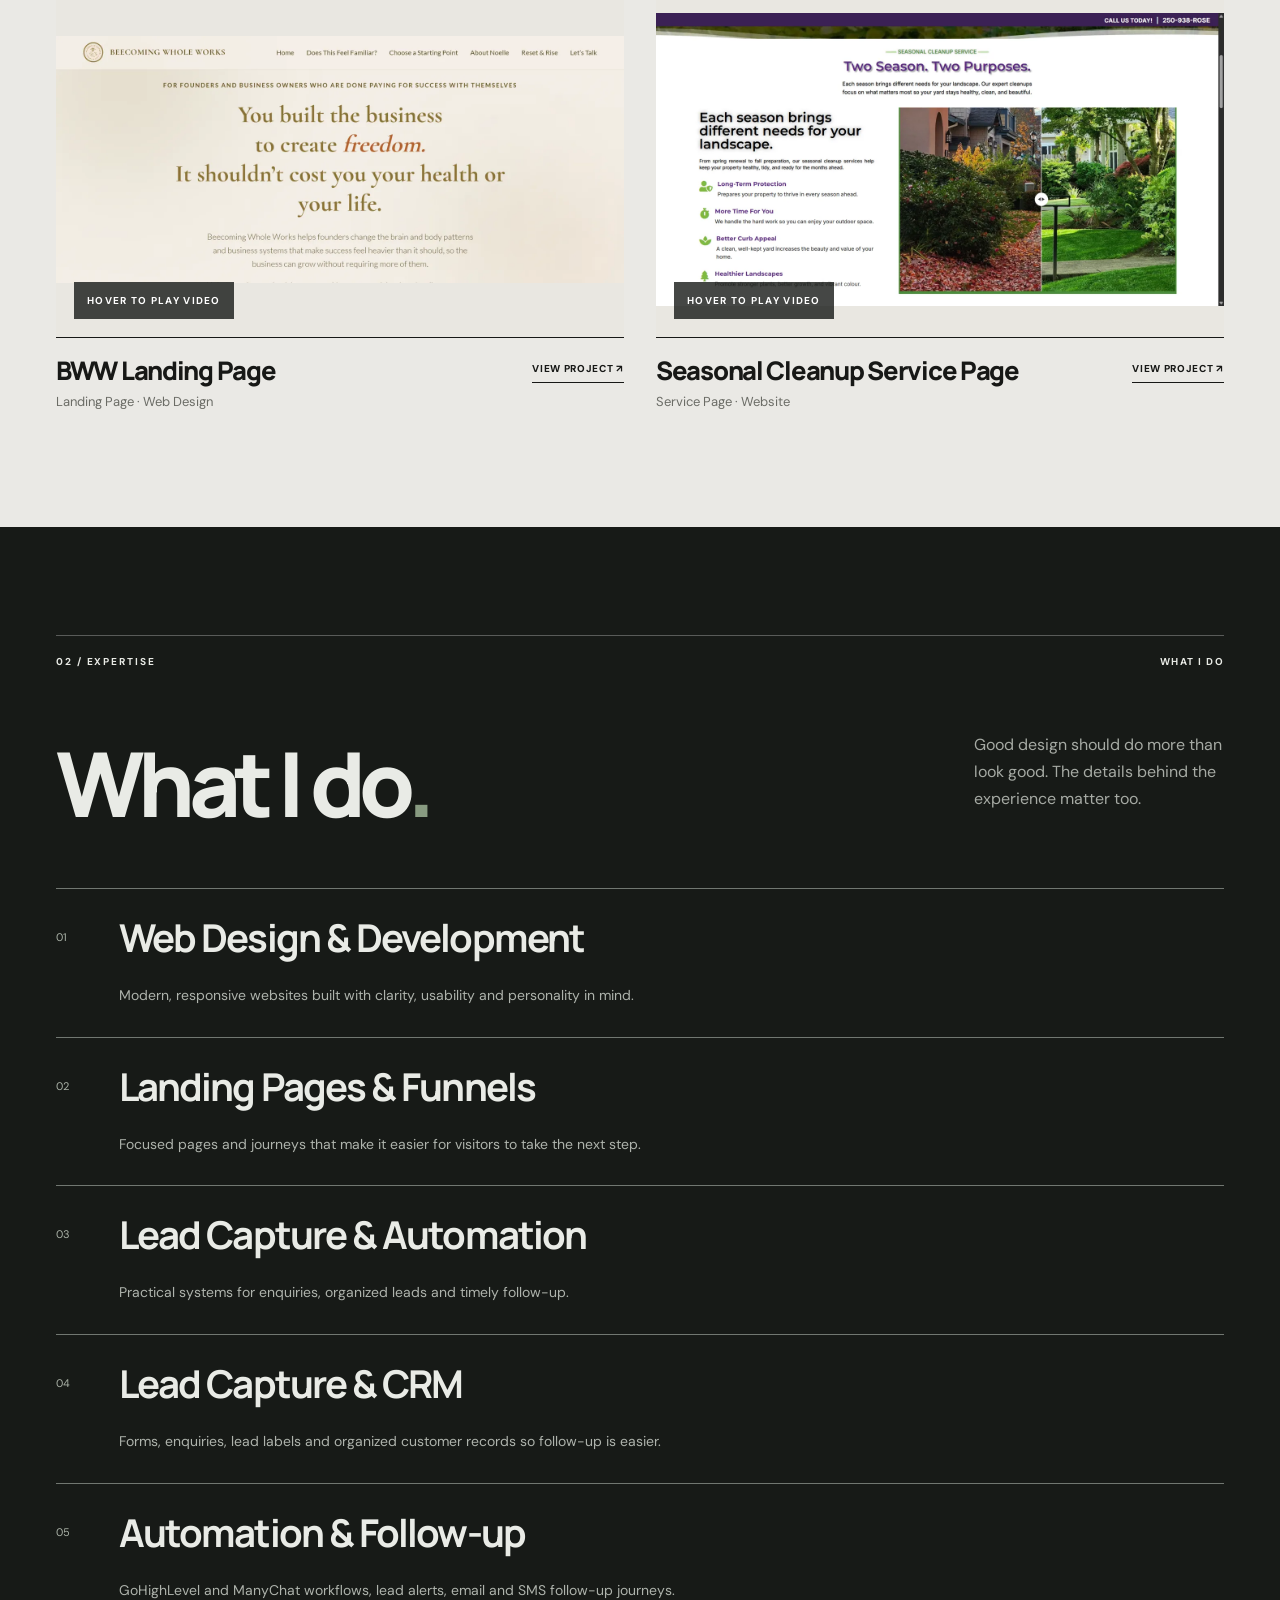
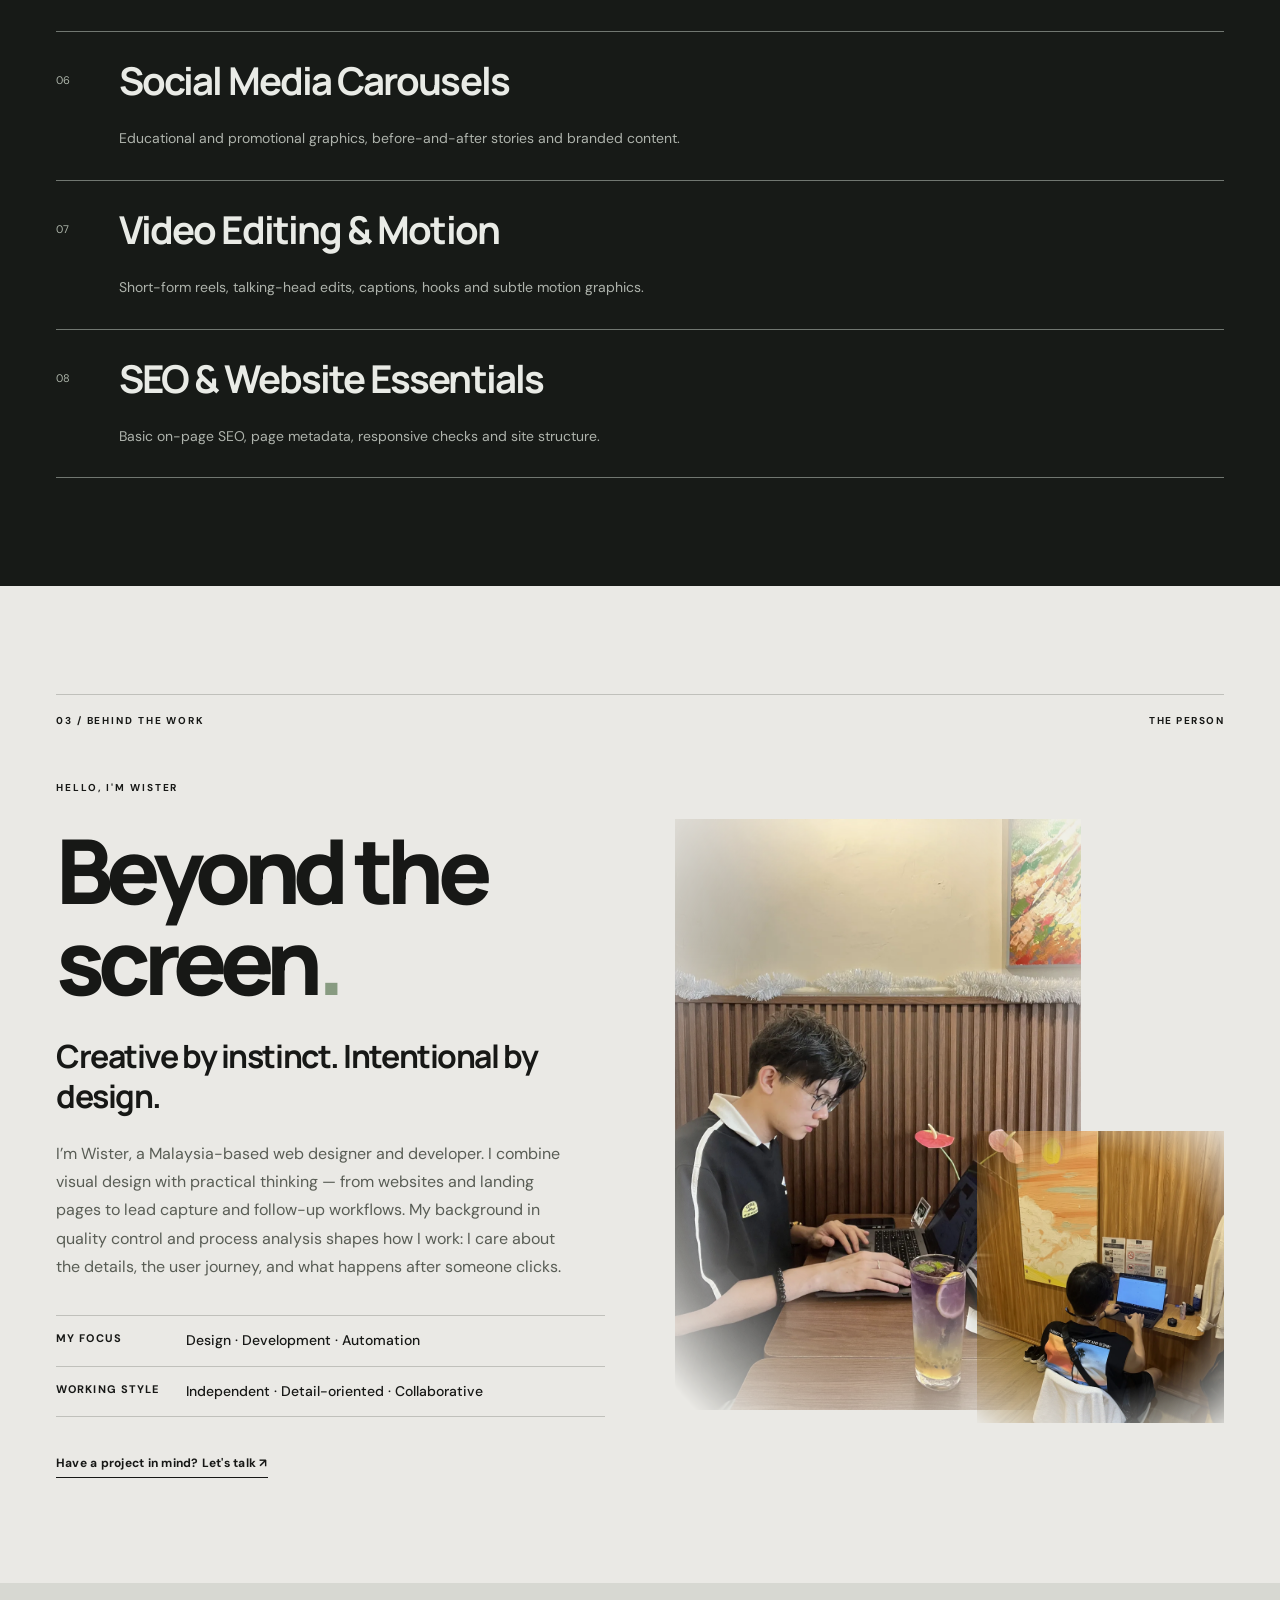
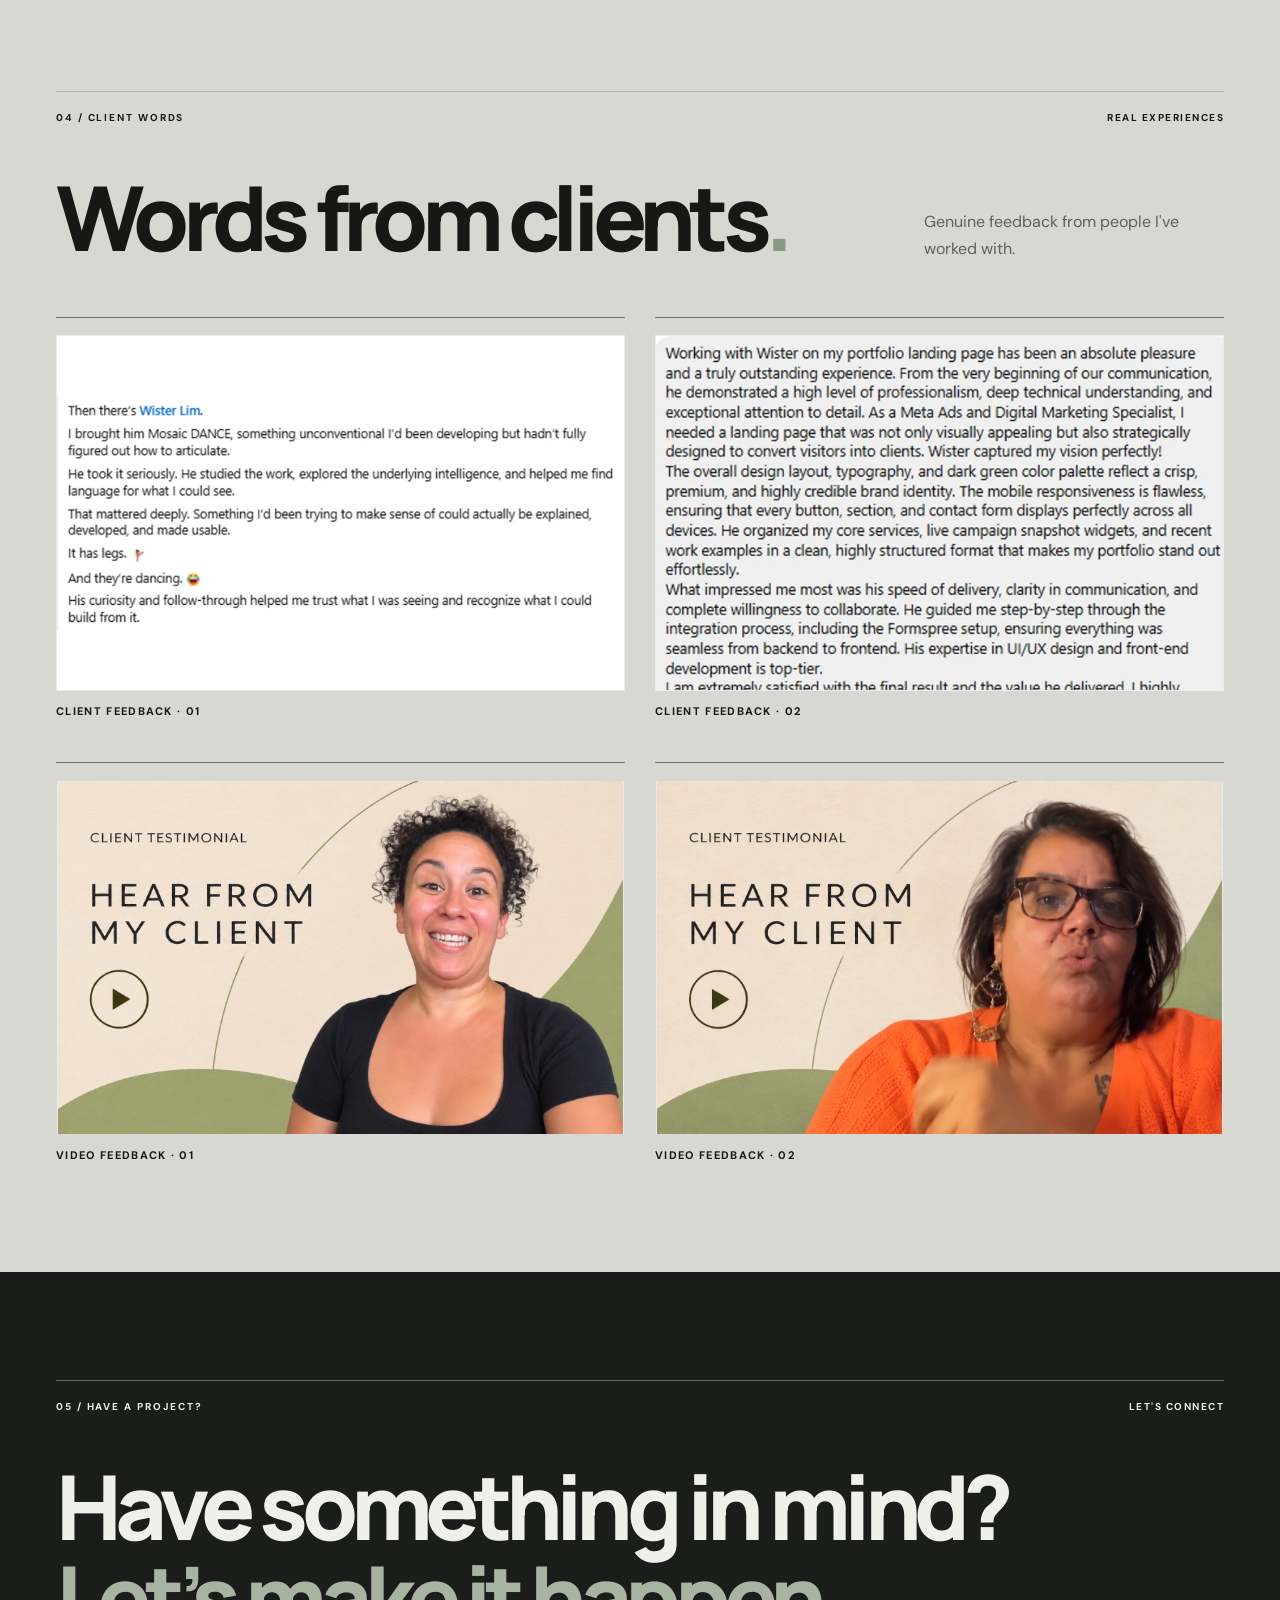
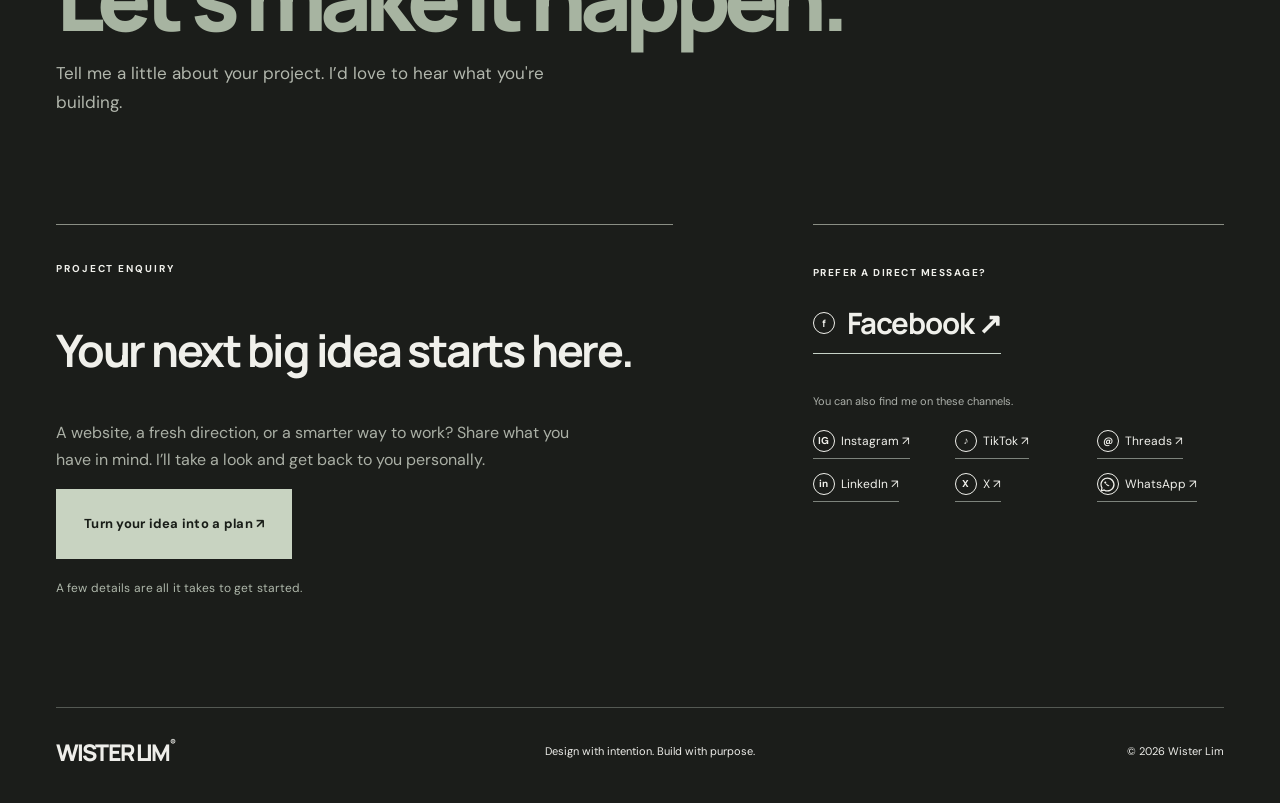
==== commit 822c9081: "SEO update" ====
--- a/index.html
+++ b/index.html
@@ -1,5 +1,5 @@
 <!doctype html>
-<html lang="en"><head><meta charset="utf-8"><meta name="viewport" content="width=device-width,initial-scale=1"><meta name="theme-color" content="#eae9e5"><meta name="description" content="Wister Lim — independent web designer, developer and digital systems creative."><title>Wister Lim — Design Beyond the Ordinary</title><link rel="stylesheet" href="/css/style.css"><script src="/js/site.js" defer></script></head>
+<html lang="en"><head><meta charset="utf-8"><meta name="viewport" content="width=device-width,initial-scale=1"><meta name="theme-color" content="#eae9e5"><meta name="description" content="Web design, landing pages, eCommerce and marketing automation. Helping businesses build better websites and turn visitors into leads."><meta name="robots" content="index,follow"><title>Wister Lim | Web Designer &amp; Developer — Design Beyond the Ordinary</title><link rel="canonical" href="https://wisterlimweb.pages.dev/"><meta property="og:type" content="website"><meta property="og:site_name" content="Wister Lim"><meta property="og:title" content="Wister Lim | Design Beyond the Ordinary"><meta property="og:description" content="Web design, landing pages, eCommerce and marketing automation for businesses in Malaysia and worldwide."><meta property="og:url" content="https://wisterlimweb.pages.dev/"><meta property="og:image" content="https://wisterlimweb.pages.dev/assets/images/img_9350.webp"><meta property="og:image:alt" content="Wister Lim — web designer and developer"><meta name="twitter:card" content="summary_large_image"><meta name="twitter:title" content="Wister Lim | Design Beyond the Ordinary"><meta name="twitter:description" content="Web design, landing pages, eCommerce and marketing automation."><meta name="twitter:image" content="https://wisterlimweb.pages.dev/assets/images/img_9350.webp"><link rel="stylesheet" href="/css/style.css"><script src="/js/site.js" defer></script></head>
 <body>
 <header class="header wrap"><a class="wordmark" href="/#home" aria-label="Wister Lim homepage"><img id="site-logo" alt="Wister Lim logo" hidden><span id="logo-text">WISTER LIM<span class="wordmark-dot">®</span></span></a><nav class="nav" aria-label="Primary"><a href="/#work" data-i18n="navWork">Work</a><a href="/#services" data-i18n="navServices">Expertise</a><a href="/#about" data-i18n="navAbout">About</a><a href="/#feedback" data-i18n="navFeedback">Kind words</a><a href="/#contact" class="nav-contact" data-i18n="navContact">Let's talk ↗</a></nav><div class="header-actions"><select id="lang-toggle" class="lang-toggle" aria-label="Website language"><option value="en">EN</option><option value="zh">简体</option><option value="zh_tw">繁體</option></select><button id="menu-toggle" class="menu-toggle" aria-expanded="false" aria-label="Toggle navigation"><span></span><span></span></button></div></header>
 <main>
--- a/css/style.css
+++ b/css/style.css
@@ -159,3 +159,30 @@
 @media(max-width:900px){.hero-photo-stage{left:30%!important;top:6%!important;width:53%!important;height:88%!important}.hero-brush-strokes{left:-23%;top:16%;width:155%;height:76%}}
 @media(max-width:760px){.hero-stage{overflow:hidden;isolation:isolate}.hero-photo-stage{left:21%!important;right:auto!important;top:19%!important;width:74%!important;height:80%!important;max-width:none!important}.hero-brush-strokes{left:-14%;top:12%;width:130%;height:79%}.hero-stage .giant-name{z-index:4;pointer-events:none}.hero-photo-stage{z-index:3}.hero-slide{-webkit-mask-image:linear-gradient(to bottom,#000 0%,#000 78%,transparent 100%);mask-image:linear-gradient(to bottom,#000 0%,#000 78%,transparent 100%)}.hero-photo-stage .photo-hint{right:6%;bottom:5%;font-size:9px}}
 @media(max-width:440px){.hero-photo-stage{left:16%!important;top:21%!important;width:86%!important;height:78%!important}.hero-brush-strokes{left:-16%;width:138%}}
+
+/* Testimonial covers are complete 16:10 designs; never crop faces or lettering. */
+.feedback-frame.testimonial-video-frame{aspect-ratio:16/10!important;position:relative;background:#eae9e5!important;overflow:hidden}
+.feedback-frame.testimonial-video-frame>.testimonial-cover-image{position:absolute;inset:0;width:100%!important;height:100%!important;object-fit:contain!important;aspect-ratio:auto!important;display:block;z-index:1;background:#eae9e5!important}
+.feedback-frame.testimonial-video-frame>video{position:absolute;inset:0;width:100%!important;height:100%!important;opacity:0;z-index:2;pointer-events:none;object-fit:contain!important;background:#1b211e!important;transition:opacity .2s ease}
+.feedback-frame.testimonial-video-frame.testimonial-playing>video{opacity:1}
+.testimonial-preview-button{position:absolute;inset:0;width:100%;height:100%;border:0;padding:0;background:transparent;cursor:pointer;z-index:3}
+.testimonial-preview-button:focus-visible{outline:3px solid #839984;outline-offset:-4px}
+
+/* Project enquiry CTA opens the three-language Tally form without leaving the site. */
+.form-placeholder .enquiry-trigger{border:0;cursor:pointer;min-height:70px;padding:21px 28px;font-size:13px;letter-spacing:.02em;text-transform:none;transition:transform .25s,background .25s}
+.form-placeholder .enquiry-trigger:hover{background:#e2ead9;transform:translateY(-3px)}
+.form-placeholder .note{margin:19px 0 0;color:#aeb7aa;font-size:12px;letter-spacing:.01em}
+.enquiry-panel{margin-top:34px;border-top:1px solid #6e776c;padding-top:18px}
+.enquiry-panel[hidden]{display:none}
+.enquiry-toolbar{display:flex;align-items:center;gap:15px;flex-wrap:wrap;margin-bottom:18px;font-size:11px;color:#c7cec3}
+.enquiry-languages{display:flex;gap:6px}
+.enquiry-languages button,.enquiry-close{color:#e9eee7;background:transparent;border:1px solid #60695f;padding:9px 12px;cursor:pointer;font-size:11px}
+.enquiry-languages button[aria-pressed="true"]{background:#c8d3c1;border-color:#c8d3c1;color:#191d18;font-weight:700}
+.enquiry-close{margin-left:auto;border:0;text-decoration:underline;text-underline-offset:4px}
+.enquiry-panel .tally-embed{display:block;width:100%;min-height:1050px;background:transparent}
+@media(max-width:760px){.form-placeholder .enquiry-trigger{width:100%;min-height:66px}.enquiry-toolbar{gap:10px}.enquiry-close{margin-left:0}.enquiry-panel .tally-embed{min-height:1200px}}
+
+/* Tally's default form uses dark lettering; keep it on an opaque light surface. */
+.enquiry-form-surface{background:#f8f8f6;border-radius:10px;padding:26px 18px 14px;color:#242721;overflow:hidden}
+.enquiry-panel .enquiry-form-surface .tally-embed{display:block;width:100%;min-height:280px;height:280px;background:#fff;border:0;overflow:hidden}
+@media(max-width:760px){.enquiry-form-surface{padding:18px 10px 12px}.enquiry-panel .enquiry-form-surface .tally-embed{min-height:280px;height:280px}}
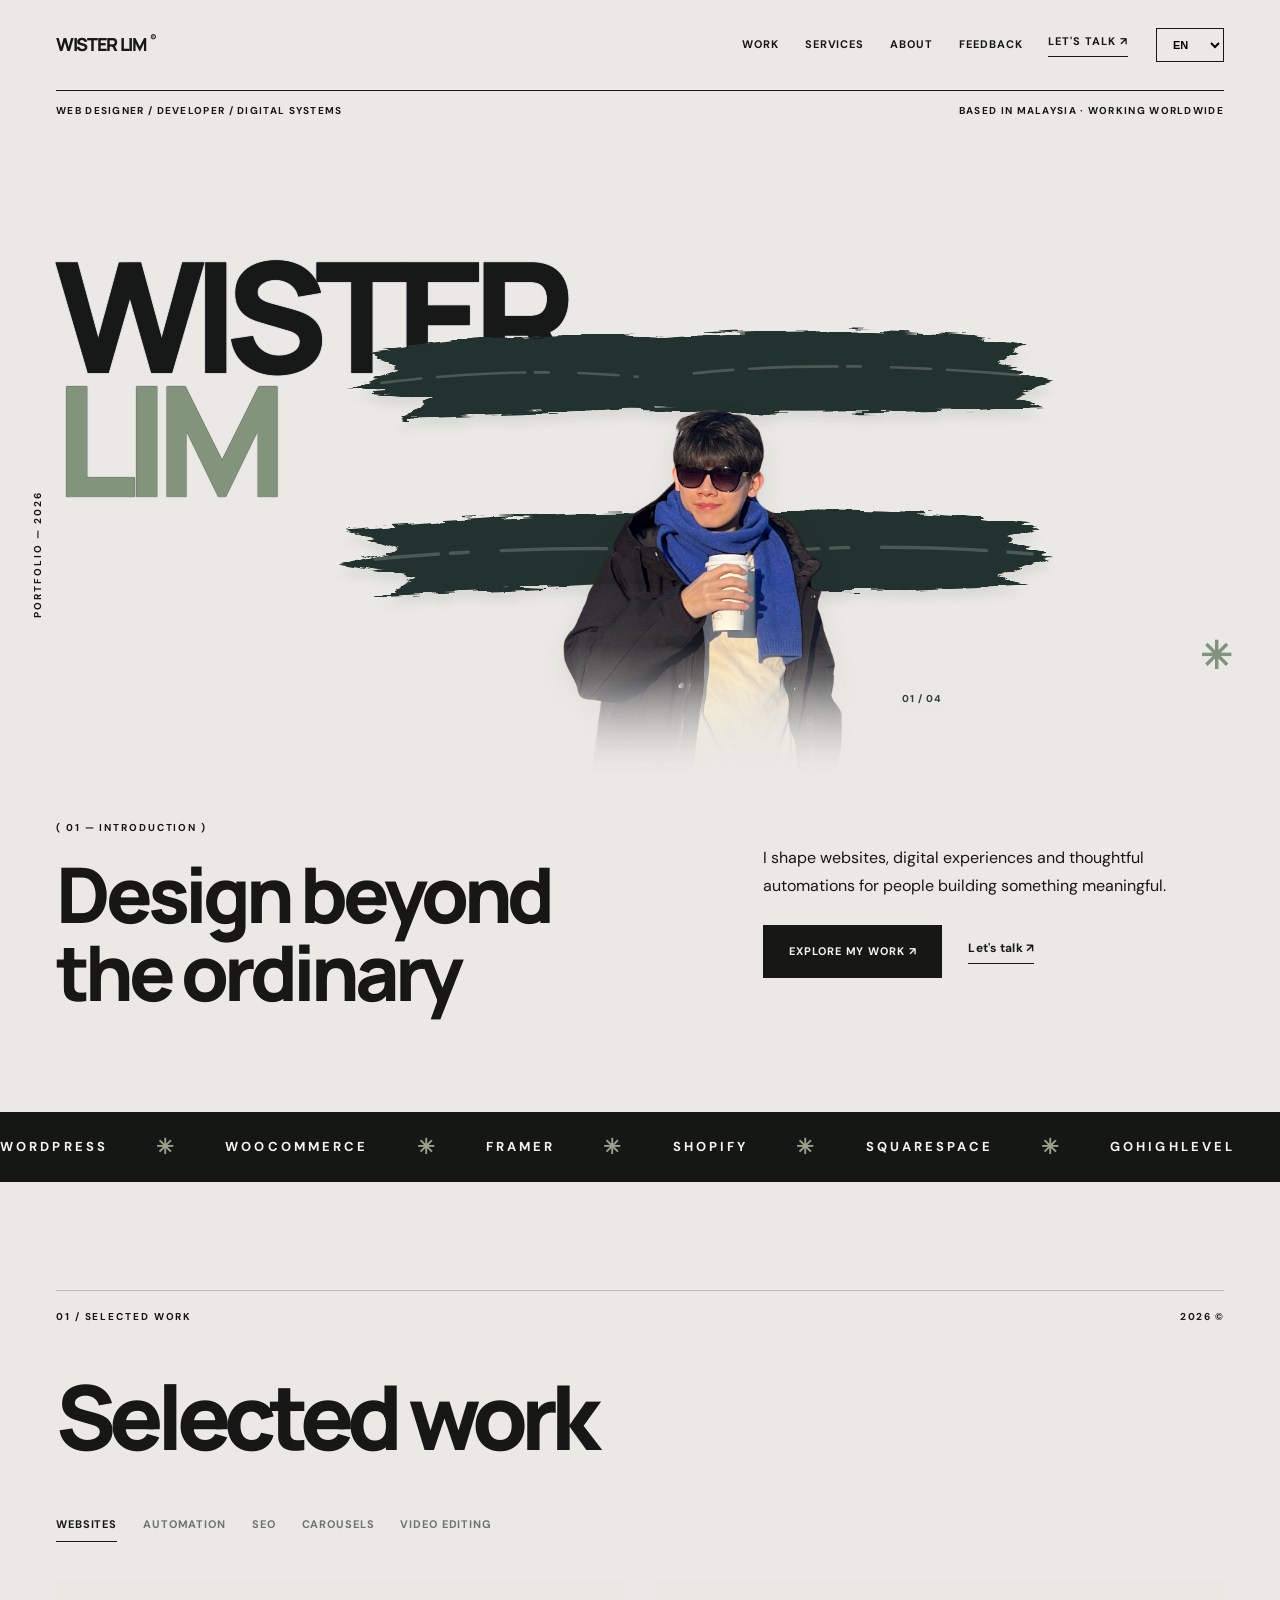
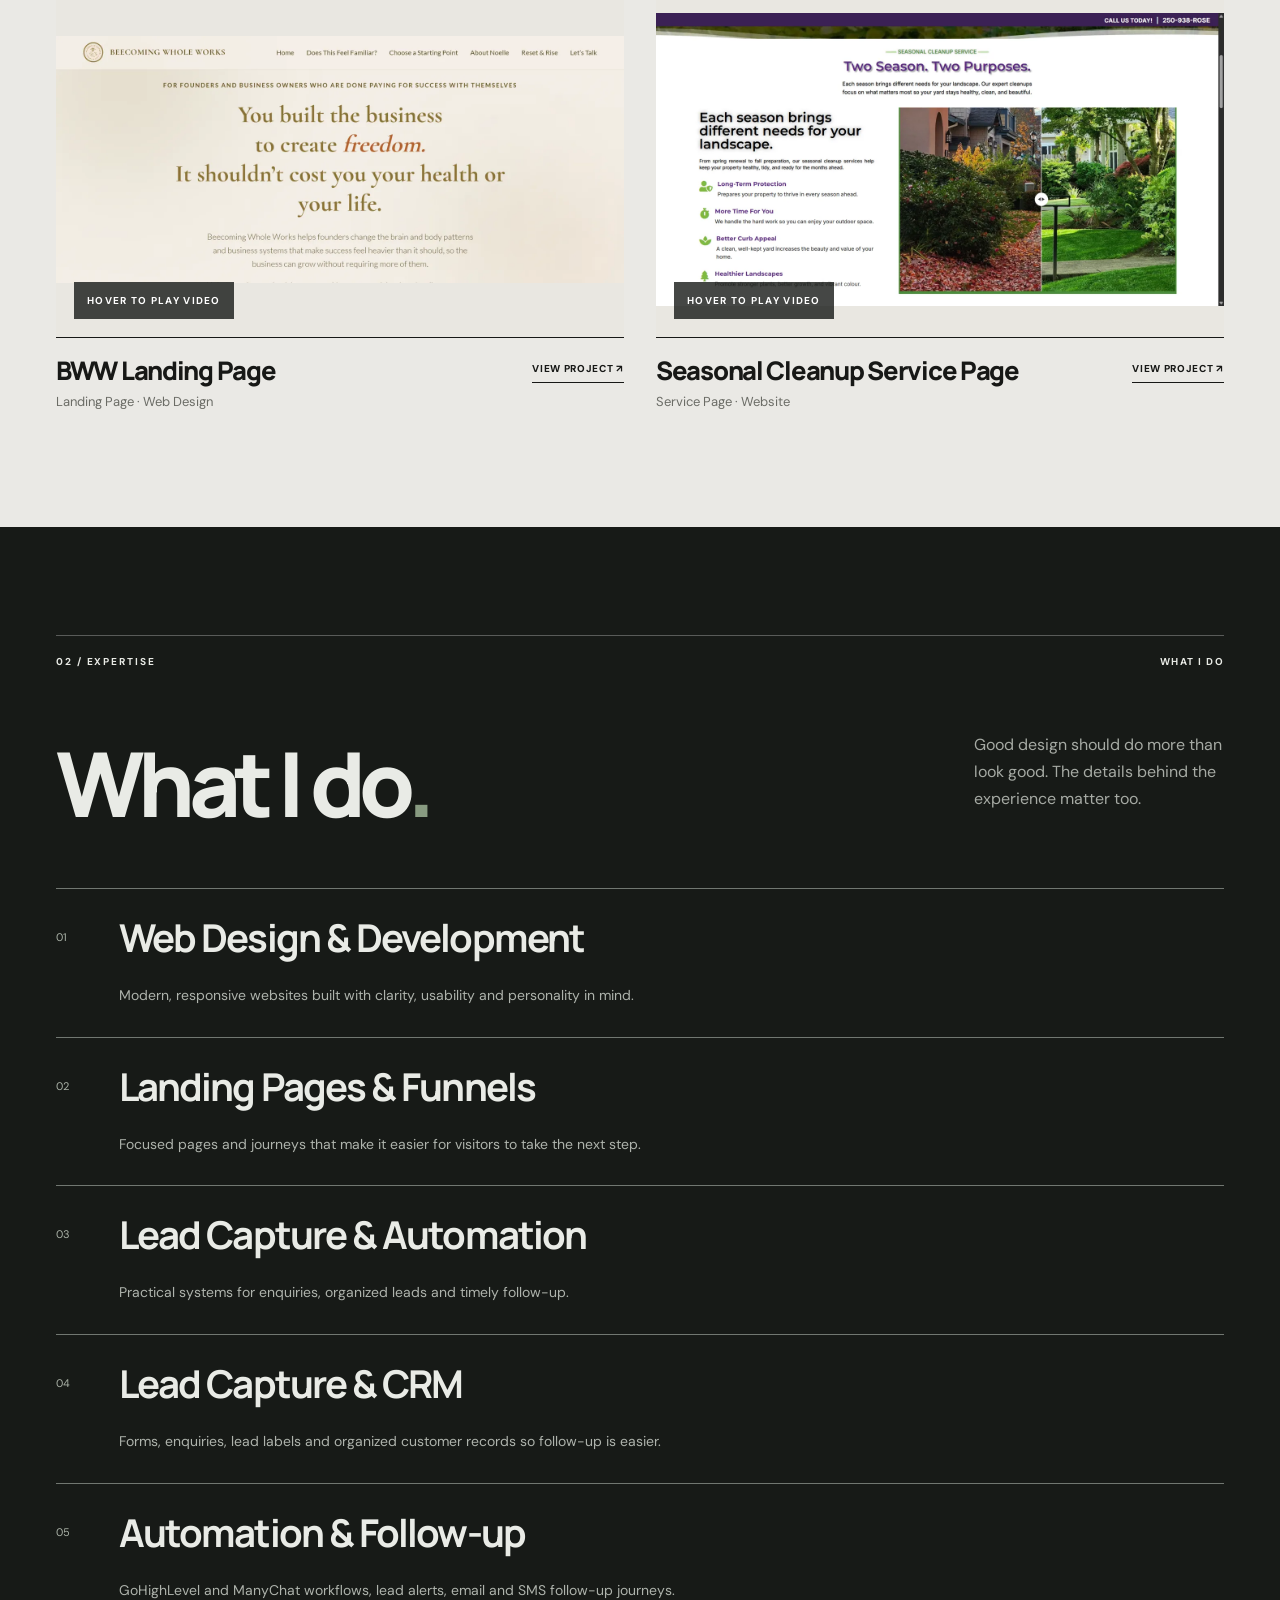
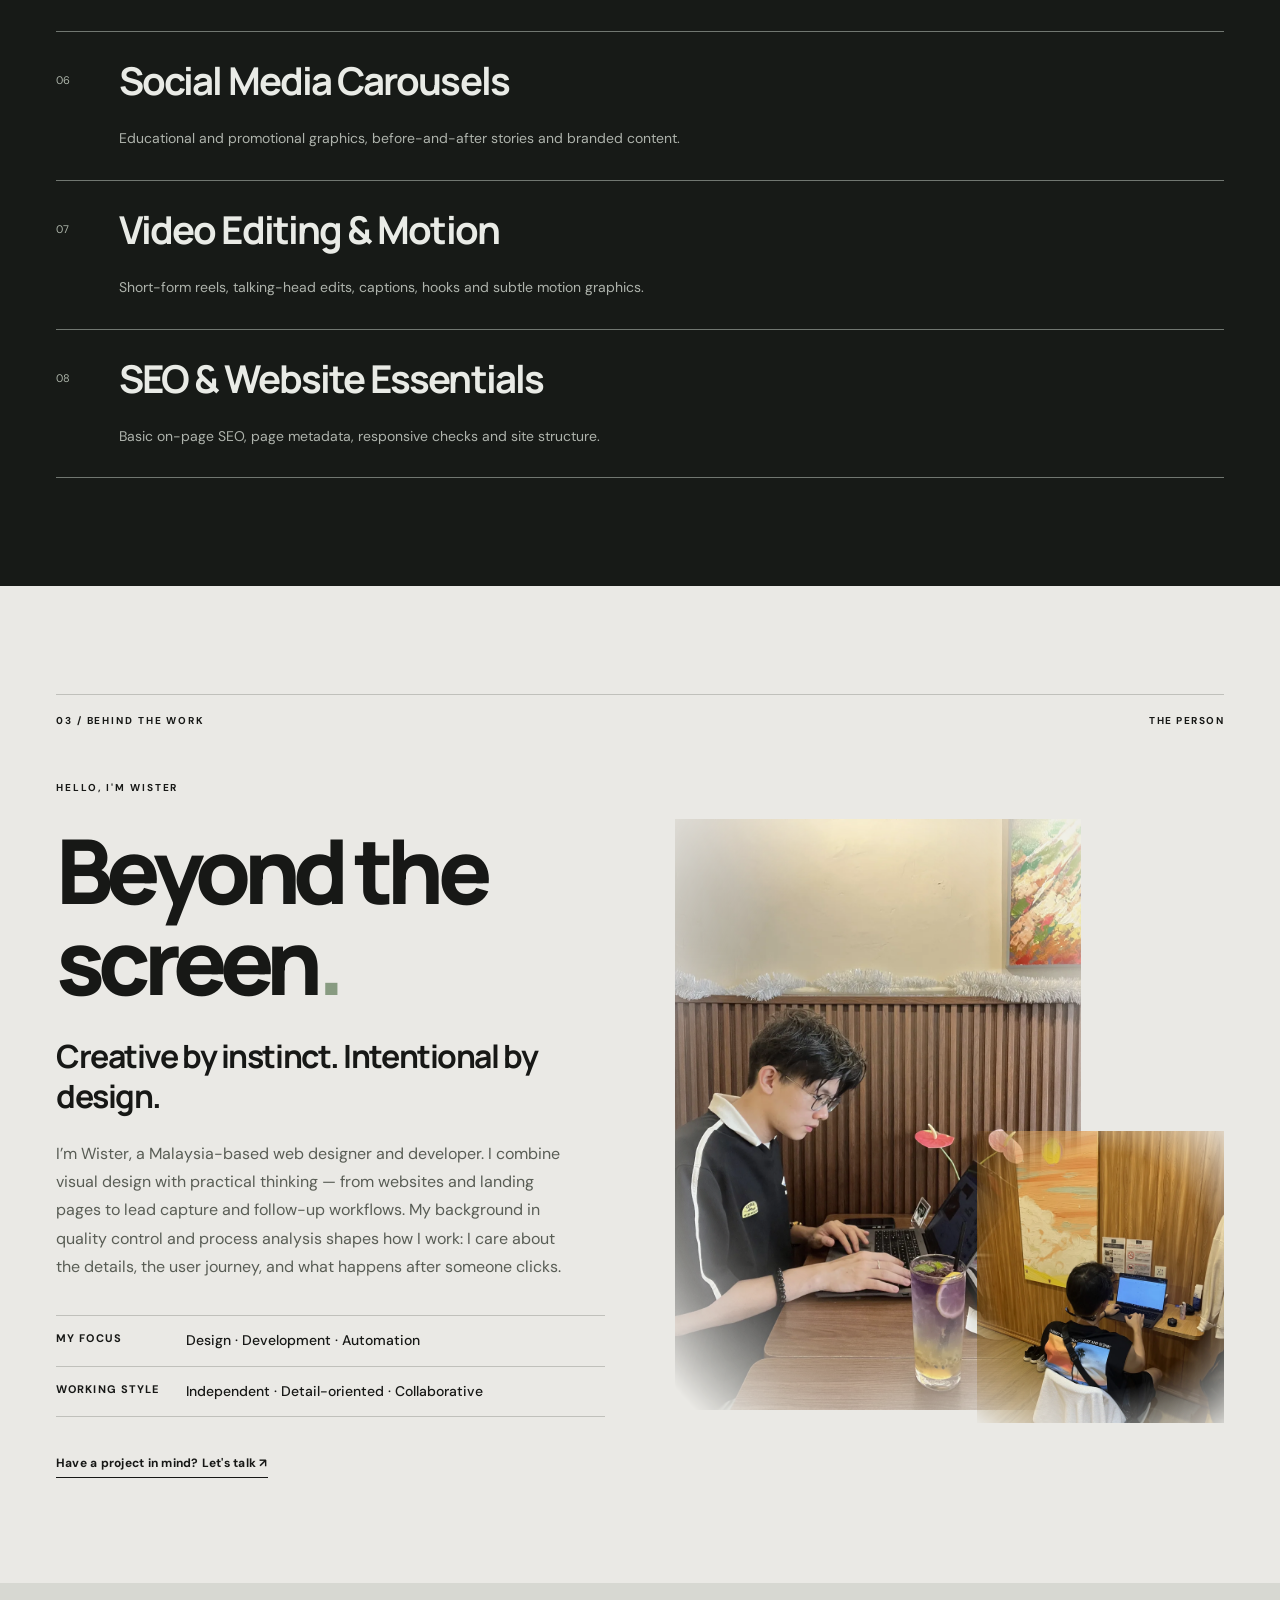
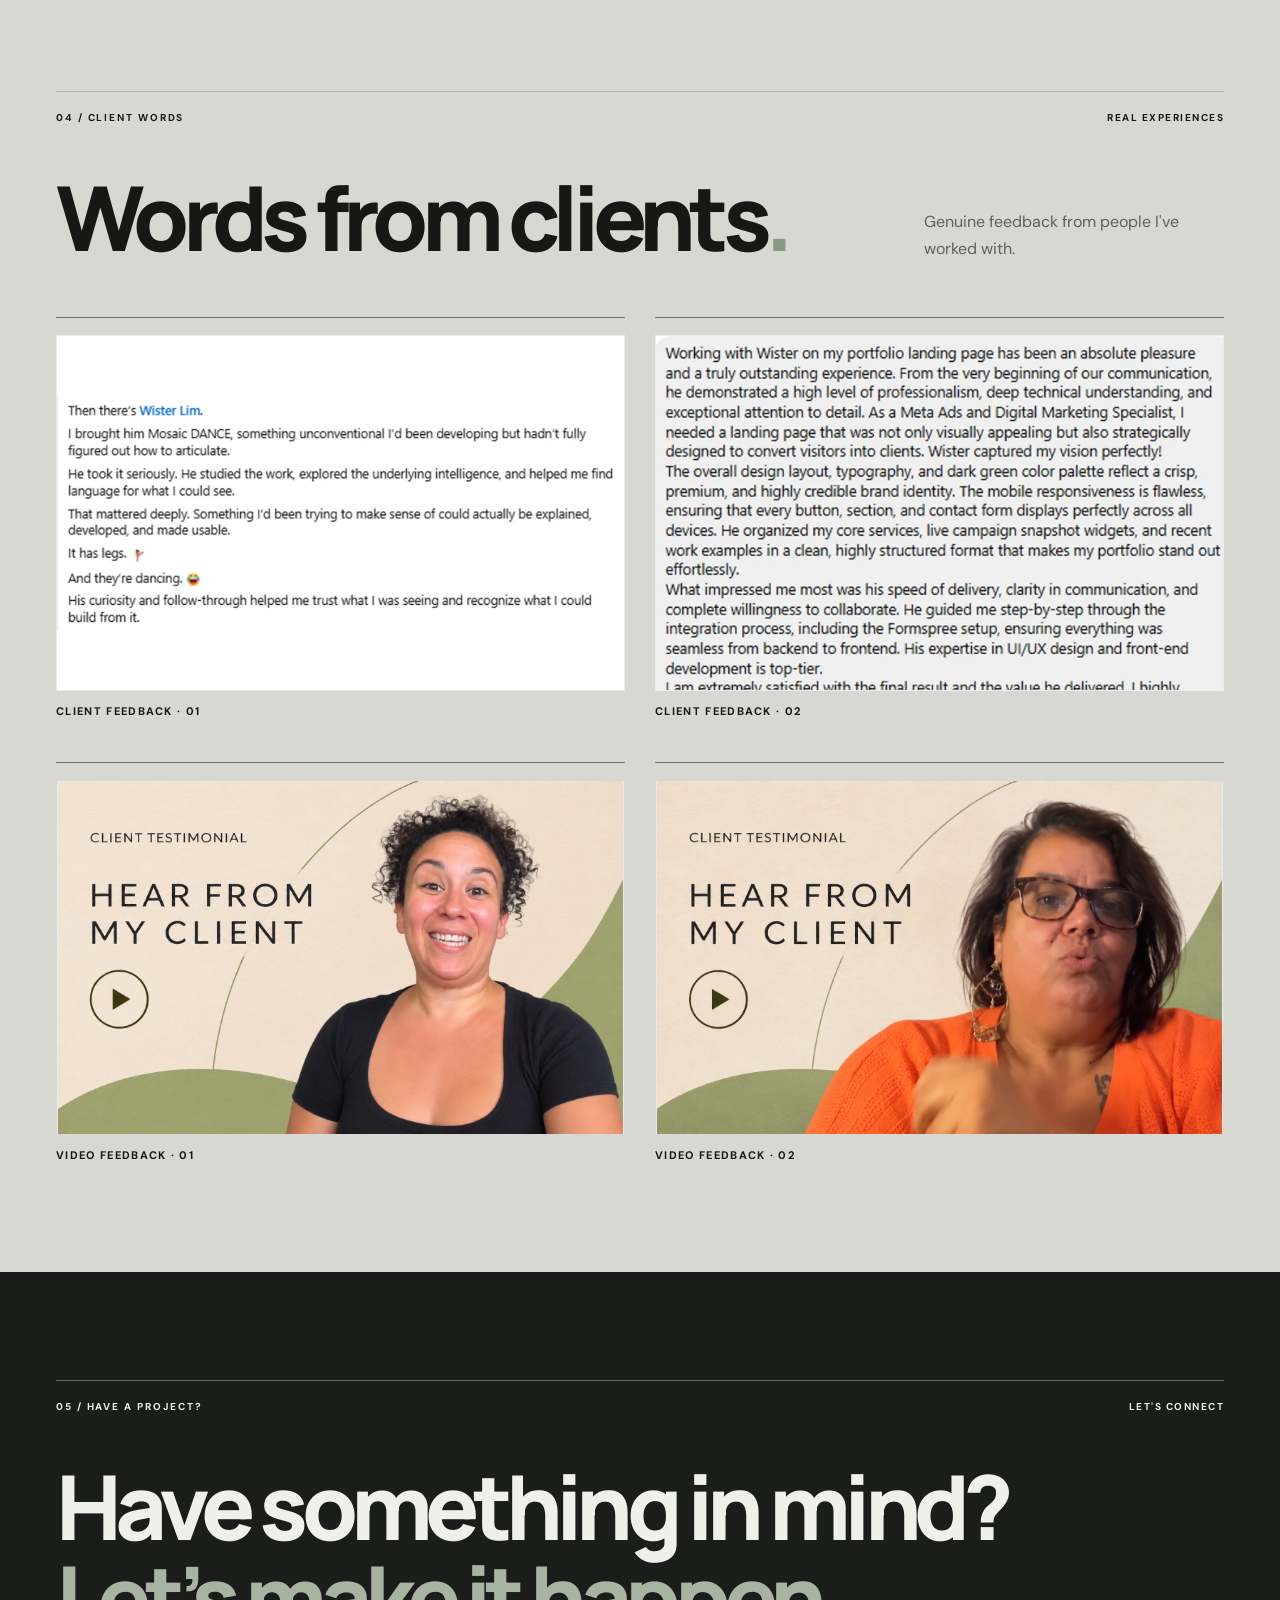
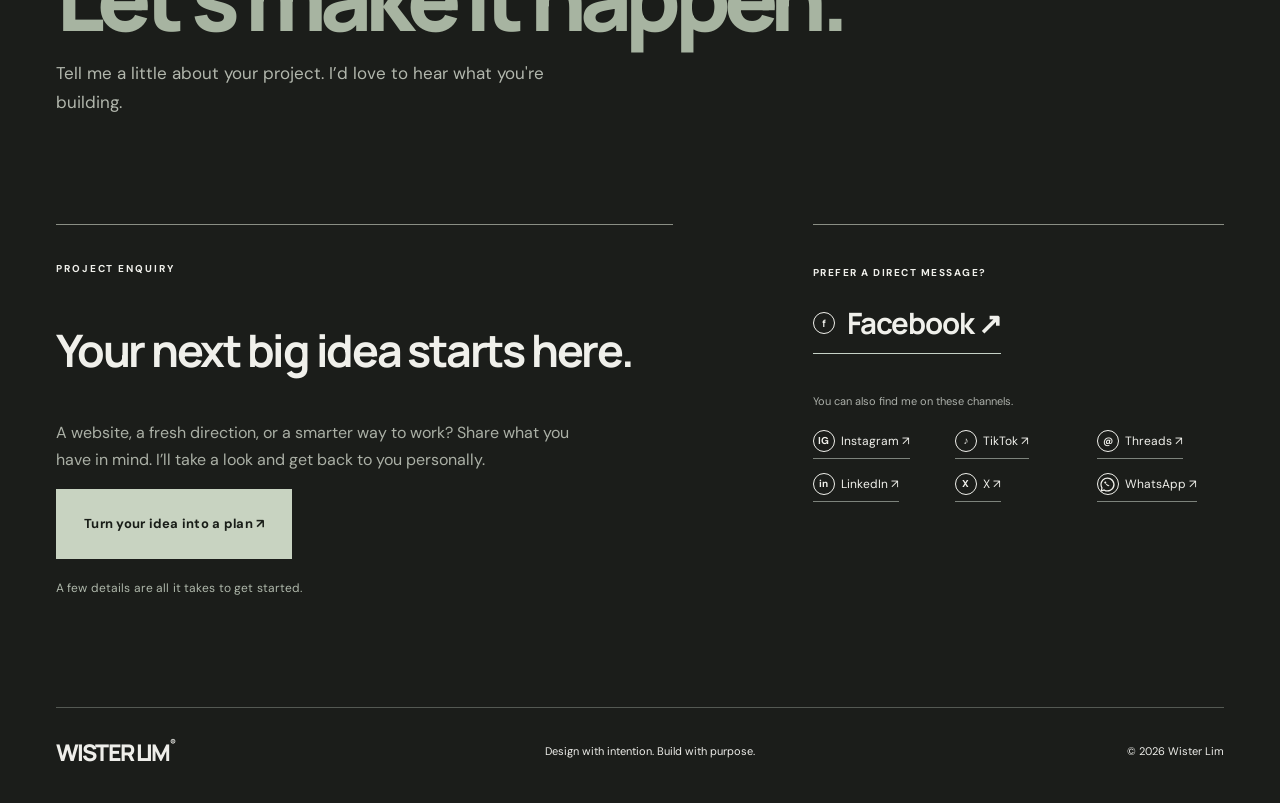
==== commit 267f7d30: "Add files via upload" ====
--- a/index.html
+++ b/index.html
@@ -1,12 +1,12 @@
 <!doctype html>
-<html lang="en"><head><meta charset="utf-8"><meta name="viewport" content="width=device-width,initial-scale=1"><meta name="theme-color" content="#eae9e5"><meta name="description" content="Web design, landing pages, eCommerce and marketing automation. Helping businesses build better websites and turn visitors into leads."><meta name="robots" content="index,follow"><title>Wister Lim | Web Designer &amp; Developer — Design Beyond the Ordinary</title><link rel="canonical" href="https://wisterlimweb.pages.dev/"><meta property="og:type" content="website"><meta property="og:site_name" content="Wister Lim"><meta property="og:title" content="Wister Lim | Design Beyond the Ordinary"><meta property="og:description" content="Web design, landing pages, eCommerce and marketing automation for businesses in Malaysia and worldwide."><meta property="og:url" content="https://wisterlimweb.pages.dev/"><meta property="og:image" content="https://wisterlimweb.pages.dev/assets/images/img_9350.webp"><meta property="og:image:alt" content="Wister Lim — web designer and developer"><meta name="twitter:card" content="summary_large_image"><meta name="twitter:title" content="Wister Lim | Design Beyond the Ordinary"><meta name="twitter:description" content="Web design, landing pages, eCommerce and marketing automation."><meta name="twitter:image" content="https://wisterlimweb.pages.dev/assets/images/img_9350.webp"><link rel="stylesheet" href="/css/style.css"><script src="/js/site.js" defer></script></head>
-<body>
+<html lang="en"><head><!-- Google Tag Manager --><script>(function(w,d,s,l,i){w[l]=w[l]||[];w[l].push({"gtm.start":new Date().getTime(),event:"gtm.js"});var f=d.getElementsByTagName(s)[0],j=d.createElement(s),dl=l!=="dataLayer"?"&l="+l:"";j.async=true;j.src="https://www.googletagmanager.com/gtm.js?id="+i+dl;f.parentNode.insertBefore(j,f);})(window,document,"script","dataLayer","GTM-MW3L89P2");</script><!-- End Google Tag Manager --><!-- Google Analytics 4 --><script async src="https://www.googletagmanager.com/gtag/js?id=G-REPP2FTX75"></script><script>window.dataLayer=window.dataLayer||[];function gtag(){dataLayer.push(arguments);}gtag("js",new Date());gtag("config","G-REPP2FTX75");</script><meta charset="utf-8"><meta name="viewport" content="width=device-width,initial-scale=1"><meta name="theme-color" content="#eae9e5"><meta name="description" content="Web design, landing pages, eCommerce and marketing automation. Helping businesses build better websites and turn visitors into leads."><meta name="robots" content="index,follow"><title>Wister Lim | Web Designer &amp; Developer — Design Beyond the Ordinary</title><link rel="canonical" href="https://wisterlimweb.pages.dev/"><meta property="og:type" content="website"><meta property="og:site_name" content="Wister Lim"><meta property="og:title" content="Wister Lim | Design Beyond the Ordinary"><meta property="og:description" content="Web design, landing pages, eCommerce and marketing automation for businesses in Malaysia and worldwide."><meta property="og:url" content="https://wisterlimweb.pages.dev/"><meta property="og:image" content="https://wisterlimweb.pages.dev/og-preview.png"><meta property="og:image:width" content="1896"><meta property="og:image:height" content="826"><meta property="og:image:type" content="image/png"><meta property="og:image:alt" content="Wister Lim portfolio cover featuring Wister Lim portrait and bold typography"><meta name="twitter:card" content="summary_large_image"><meta name="twitter:title" content="Wister Lim | Design Beyond the Ordinary"><meta name="twitter:description" content="Web design, landing pages, eCommerce and marketing automation."><meta name="twitter:image" content="https://wisterlimweb.pages.dev/og-preview.png"><link rel="stylesheet" href="/css/style.css"><script src="/js/site.js" defer></script></head>
+<body><!-- Google Tag Manager (noscript) --><noscript><iframe src="https://www.googletagmanager.com/ns.html?id=GTM-MW3L89P2" height="0" width="0" style="display:none;visibility:hidden"></iframe></noscript><!-- End Google Tag Manager (noscript) -->
 <header class="header wrap"><a class="wordmark" href="/#home" aria-label="Wister Lim homepage"><img id="site-logo" alt="Wister Lim logo" hidden><span id="logo-text">WISTER LIM<span class="wordmark-dot">®</span></span></a><nav class="nav" aria-label="Primary"><a href="/#work" data-i18n="navWork">Work</a><a href="/#services" data-i18n="navServices">Expertise</a><a href="/#about" data-i18n="navAbout">About</a><a href="/#feedback" data-i18n="navFeedback">Kind words</a><a href="/#contact" class="nav-contact" data-i18n="navContact">Let's talk ↗</a></nav><div class="header-actions"><select id="lang-toggle" class="lang-toggle" aria-label="Website language"><option value="en">EN</option><option value="zh">简体</option><option value="zh_tw">繁體</option></select><button id="menu-toggle" class="menu-toggle" aria-expanded="false" aria-label="Toggle navigation"><span></span><span></span></button></div></header>
 <main>
 <section id="home" class="hero">
  <div class="hero-topline wrap"><span id="hero-kicker">WEB DESIGNER / DEVELOPER / DIGITAL SYSTEMS</span><span class="hero-location" data-i18n="basedIn">BASED IN MALAYSIA · WORKING WORLDWIDE</span></div>
  <div class="hero-stage"><div class="giant-name" aria-hidden="true">WISTER<br><span>LIM</span></div><div class="hero-photo-stage"><svg class="hero-brush-strokes" viewBox="0 0 900 630" preserveAspectRatio="none" aria-hidden="true"><defs><filter id="brush-rough" x="-5%" y="-20%" width="110%" height="140%"><feTurbulence type="fractalNoise" baseFrequency="0.018 0.16" numOctaves="3" seed="8" result="noise"/><feDisplacementMap in="SourceGraphic" in2="noise" scale="15" xChannelSelector="R" yChannelSelector="G"/></filter></defs><g fill="#24322d" filter="url(#brush-rough)"><path d="M70 177 Q230 151 407 160 Q657 141 825 169 L793 192 857 212 810 228 844 241 Q604 252 364 244 L99 255 139 231 38 220 101 200Z"/><path d="M39 382 Q223 362 453 363 Q675 350 841 378 L800 397 858 412 794 435 829 445 Q566 461 332 446 L72 459 119 438 29 422 98 404Z"/></g><g stroke="#eae9e5" stroke-linecap="round" fill="none" opacity=".21"><path d="M78 213 Q240 193 375 206 M440 202 Q601 185 818 204" stroke-width="3" stroke-dasharray="46 19 102 11 16 35"/><path d="M71 416 Q290 396 480 409 M512 409 Q658 395 832 410" stroke-width="4" stroke-dasharray="73 14 21 38 122 25"/></g></svg><div id="hero-photo" class="hero-photo" role="button" tabindex="0" aria-label="Hover to switch portrait photos"><div id="hero-slides"></div><div class="photo-hint"><span id="hero-counter">01 / 04</span></div></div></div><div class="giant-surname" aria-hidden="true">✳</div><div class="hero-label-vertical">PORTFOLIO — 2026</div></div>
- <div class="hero-under wrap"><div class="hero-intro"><span class="number-line">( 01 — INTRODUCTION )</span><h1 id="hero-title">Design beyond the ordinary</h1></div><div class="hero-message"><p id="hero-description">I shape websites, digital experiences and thoughtful automations for people building something meaningful.</p><div class="hero-actions"><a href="/#work" class="button-primary" data-i18n="exploreWork">Explore my work ↗</a><a class="text-link" href="/#contact" data-i18n="startProject">Start a project ↗</a></div></div></div>
+ <div class="hero-under wrap"><div class="hero-intro"><span class="number-line">( 01 — INTRODUCTION )</span><h1 id="hero-title">Design <span class="hero-title-accent">beyond</span> the ordinary</h1></div><div class="hero-message"><p id="hero-description">I shape websites, digital experiences and thoughtful automations for people building something meaningful.</p><div class="hero-actions"><a href="/#work" class="button-primary" data-i18n="exploreWork">Explore my work ↗</a><a class="text-link js-tally-popup" href="/#contact" data-i18n="navContact">Let's talk ↗</a></div></div></div>
  <a href="/#work" class="scroll-cue"><span>SCROLL TO EXPLORE</span><span class="scroll-line"></span></a>
 </section>
 <div class="statement-band tools-band" aria-label="Tools and systems"><div class="statement-track">WORDPRESS <span>✳</span> WOOCOMMERCE <span>✳</span> FRAMER <span>✳</span> SHOPIFY <span>✳</span> SQUARESPACE <span>✳</span> GOHIGHLEVEL <span>✳</span> MANYCHAT <span>✳</span> CHATGPT <span>✳</span> CLAUDE <span>✳</span> GEMINI <span>✳</span> GOOGLE AI STUDIO <span>✳</span> CANVA <span>✳</span> FIGMA <span>✳</span> CAPCUT <span>✳</span> GOOGLE SHEETS <span>✳</span> WORDPRESS <span>✳</span> WOOCOMMERCE <span>✳</span> FRAMER <span>✳</span> SHOPIFY <span>✳</span> SQUARESPACE <span>✳</span> GOHIGHLEVEL <span>✳</span> MANYCHAT <span>✳</span> CHATGPT <span>✳</span> CLAUDE <span>✳</span> GEMINI <span>✳</span> GOOGLE AI STUDIO <span>✳</span> CANVA <span>✳</span> FIGMA <span>✳</span> CAPCUT <span>✳</span> GOOGLE SHEETS</div></div>
@@ -15,5 +15,5 @@
 <section id="about" class="section about-section wrap"><div class="section-eyebrow reveal"><span class="section-index">03 / BEHIND THE WORK</span><span>THE PERSON</span></div><div class="about-grid"><div class="about-copy"><span class="small-label" data-i18n="hello">HELLO, I'M WISTER</span><h2 data-i18n="aboutTitle">The person behind the pixels<span class="accent">.</span></h2><p class="about-statement" id="about-custom-title">Creative by instinct. Intentional by design.</p><p id="about-body"></p><div class="about-bits"><div><span data-i18n="myFocus">MY FOCUS</span><strong data-i18n="focusValue">Design · Development · Automation</strong></div><div><span data-i18n="workingStyle">WORKING STYLE</span><strong data-i18n="styleValue">Independent · Detail-oriented · Collaborative</strong></div></div><a class="underline-link" href="/#contact" data-i18n="workTogether">Let's work together ↗</a></div><div class="about-images"><img id="about-photo-one" src="/assets/images/img_2571.webp" loading="lazy" alt="Wister working at a computer"><img id="about-photo-two" src="/assets/images/img_2880.webp" loading="lazy" alt="Wister working remotely"></div></div></section>
 <section id="feedback" class="section feedback-section"><div class="wrap"><div class="section-eyebrow reveal"><span class="section-index">04 / CLIENT WORDS</span><span>REAL EXPERIENCES</span></div><div class="section-heading reveal"><h2 data-i18n="feedbackTitle">Words from clients<span class="accent">.</span></h2><p data-i18n="feedbackIntro">Genuine feedback from people I've worked with.</p></div><div id="testimonial-grid" class="testimonial-grid"></div></div></section>
 <section id="contact" class="section contact-section"><div class="wrap"><div class="section-eyebrow reveal"><span class="section-index">05 / HAVE A PROJECT?</span><span>LET'S CONNECT</span></div><div class="contact-top reveal"><h2 data-i18n="contactTitle">Have something in mind? <em>Let's make it happen.</em></h2><p data-i18n="contactIntro">Tell me a little about your project. I’d love to hear what you're building.</p></div><div class="contact-grid"><div id="form-container" class="form-container"></div><div class="contact-aside"><p data-i18n="preferDirect">PREFER A DIRECT MESSAGE?</p><a class="contact-whatsapp" id="contact-primary-social" href="https://www.facebook.com/wister.lim/" target="_blank" rel="noopener"><span class="social-glyph" aria-hidden="true">f</span> Facebook ↗</a><div id="contact-email"></div><p class="tiny" data-i18n="socialNote">Find me on these channels.</p><div id="social-links" class="social-links"></div></div></div></div></section>
-</main><footer class="footer"><div class="wrap footer-inner"><a href="/#home" class="footer-name">WISTER LIM<span>®</span></a><span data-i18n="footerTag">Design with intention. Build with purpose.</span><span>© <span id="year"></span> Wister Lim</span></div></footer>
+</main><dialog id="tally-popup" class="tally-popup" aria-labelledby="tally-popup-title"><div class="tally-popup-head"><div><span class="section-index">PROJECT ENQUIRY</span><h2 id="tally-popup-title">Let's talk.</h2></div><button type="button" class="tally-popup-close" aria-label="Close form">×</button></div><div id="tally-popup-content"></div></dialog><footer class="footer"><div class="wrap footer-inner"><a href="/#home" class="footer-name">WISTER LIM<span>®</span></a><span data-i18n="footerTag">Design with intention. Build with purpose.</span><span>© <span id="year"></span> Wister Lim</span></div></footer>
 </body></html>
